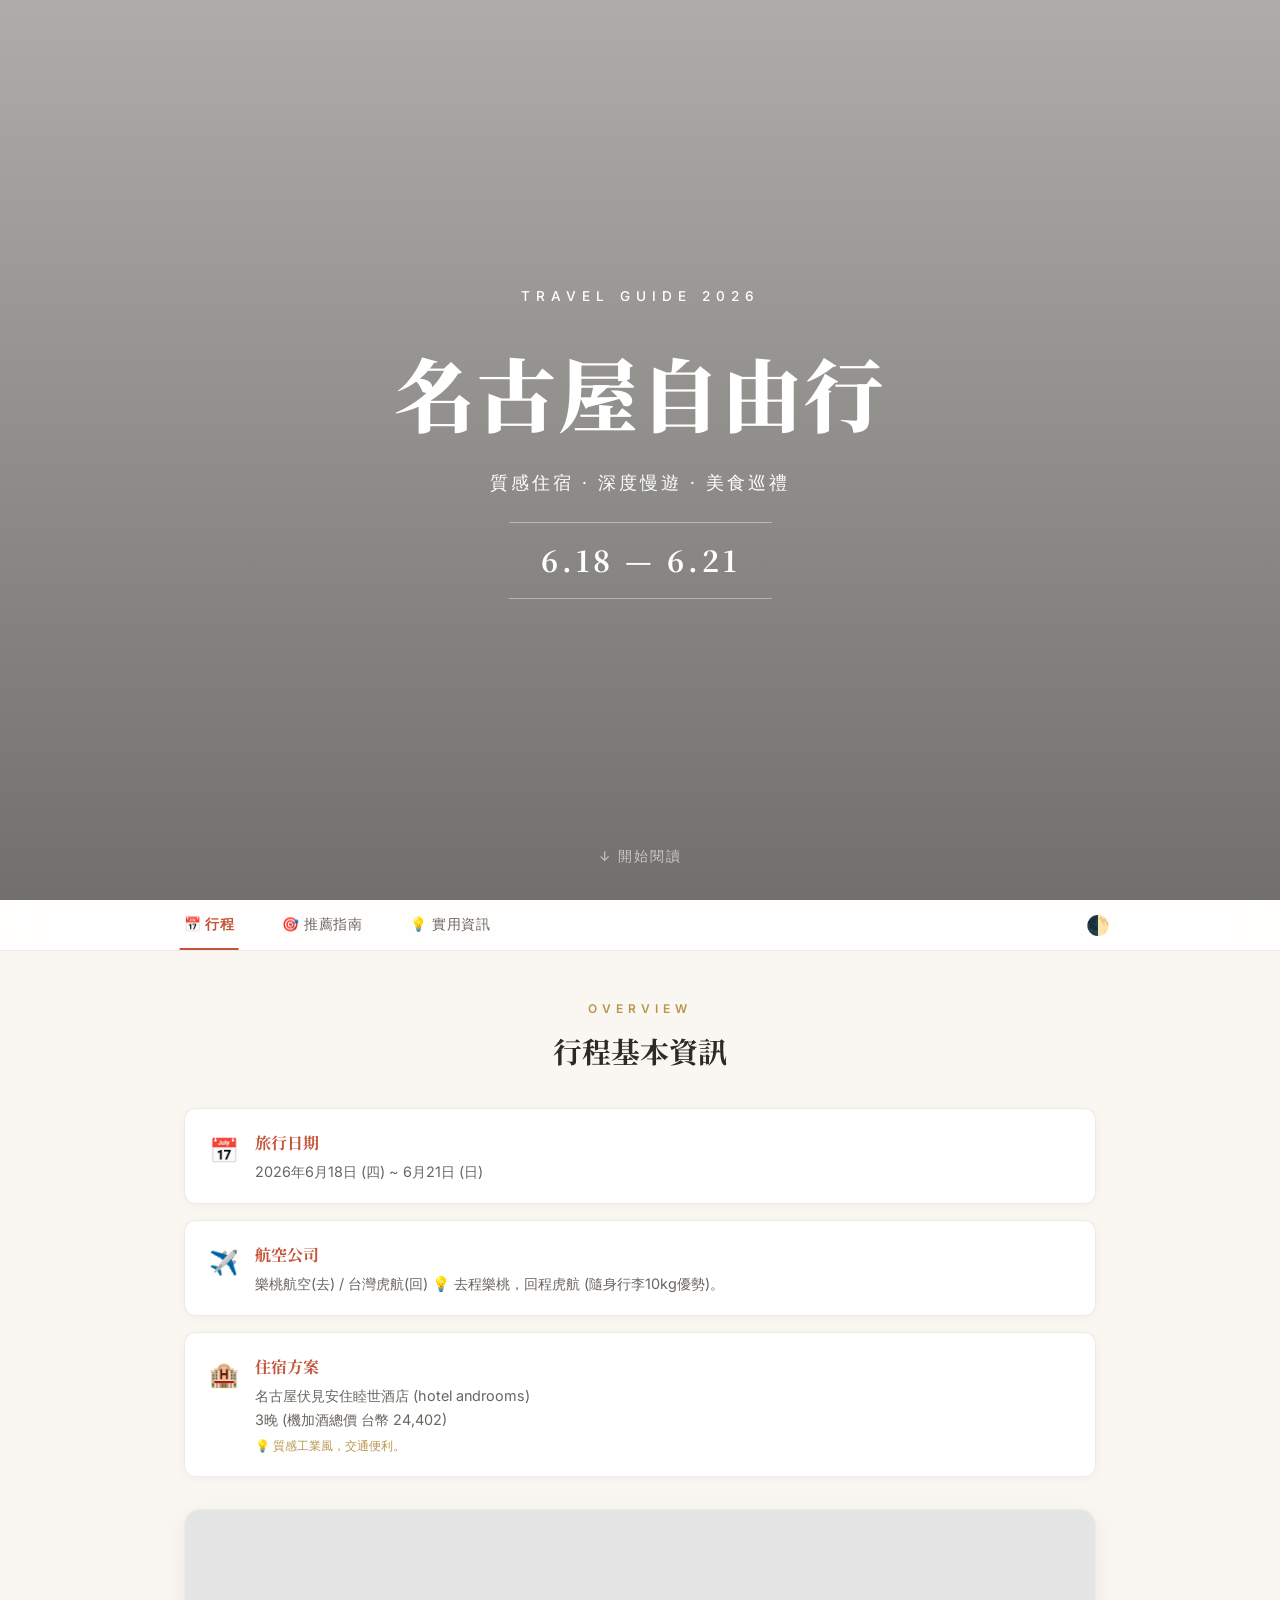
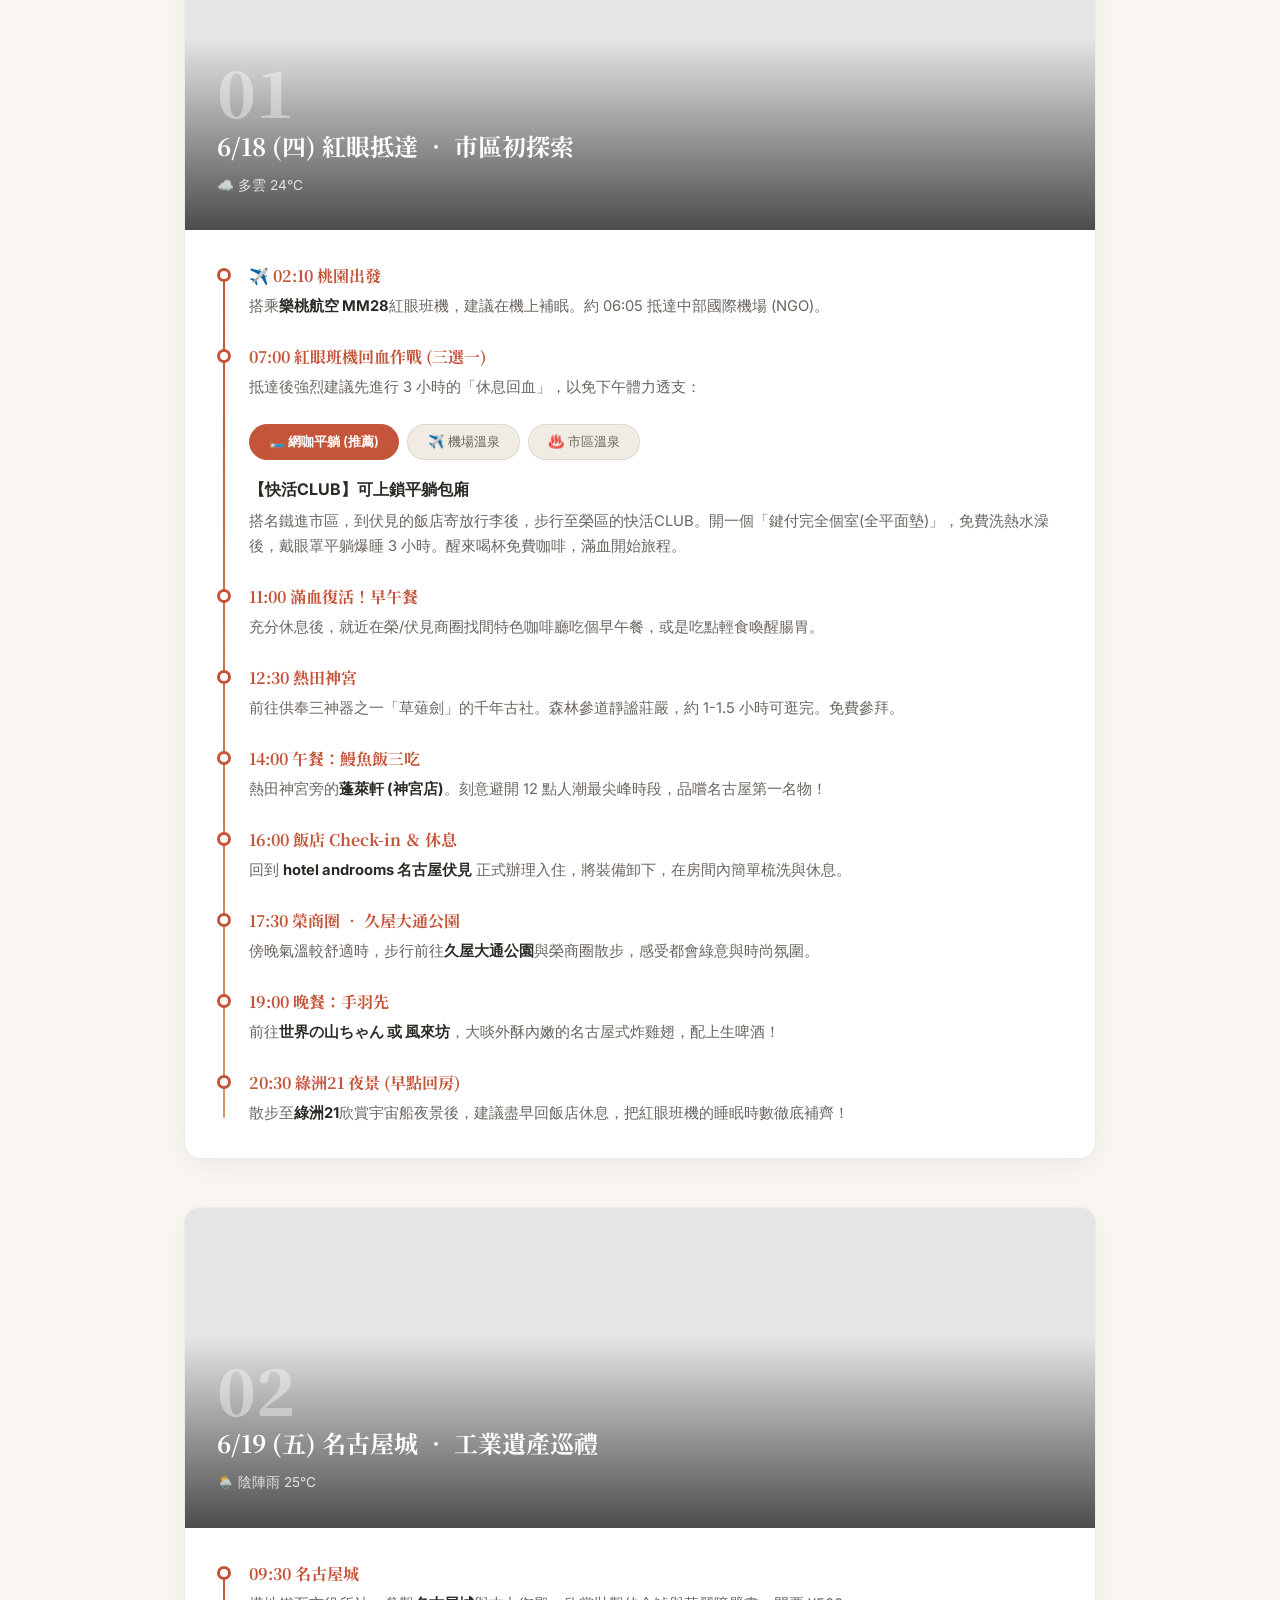
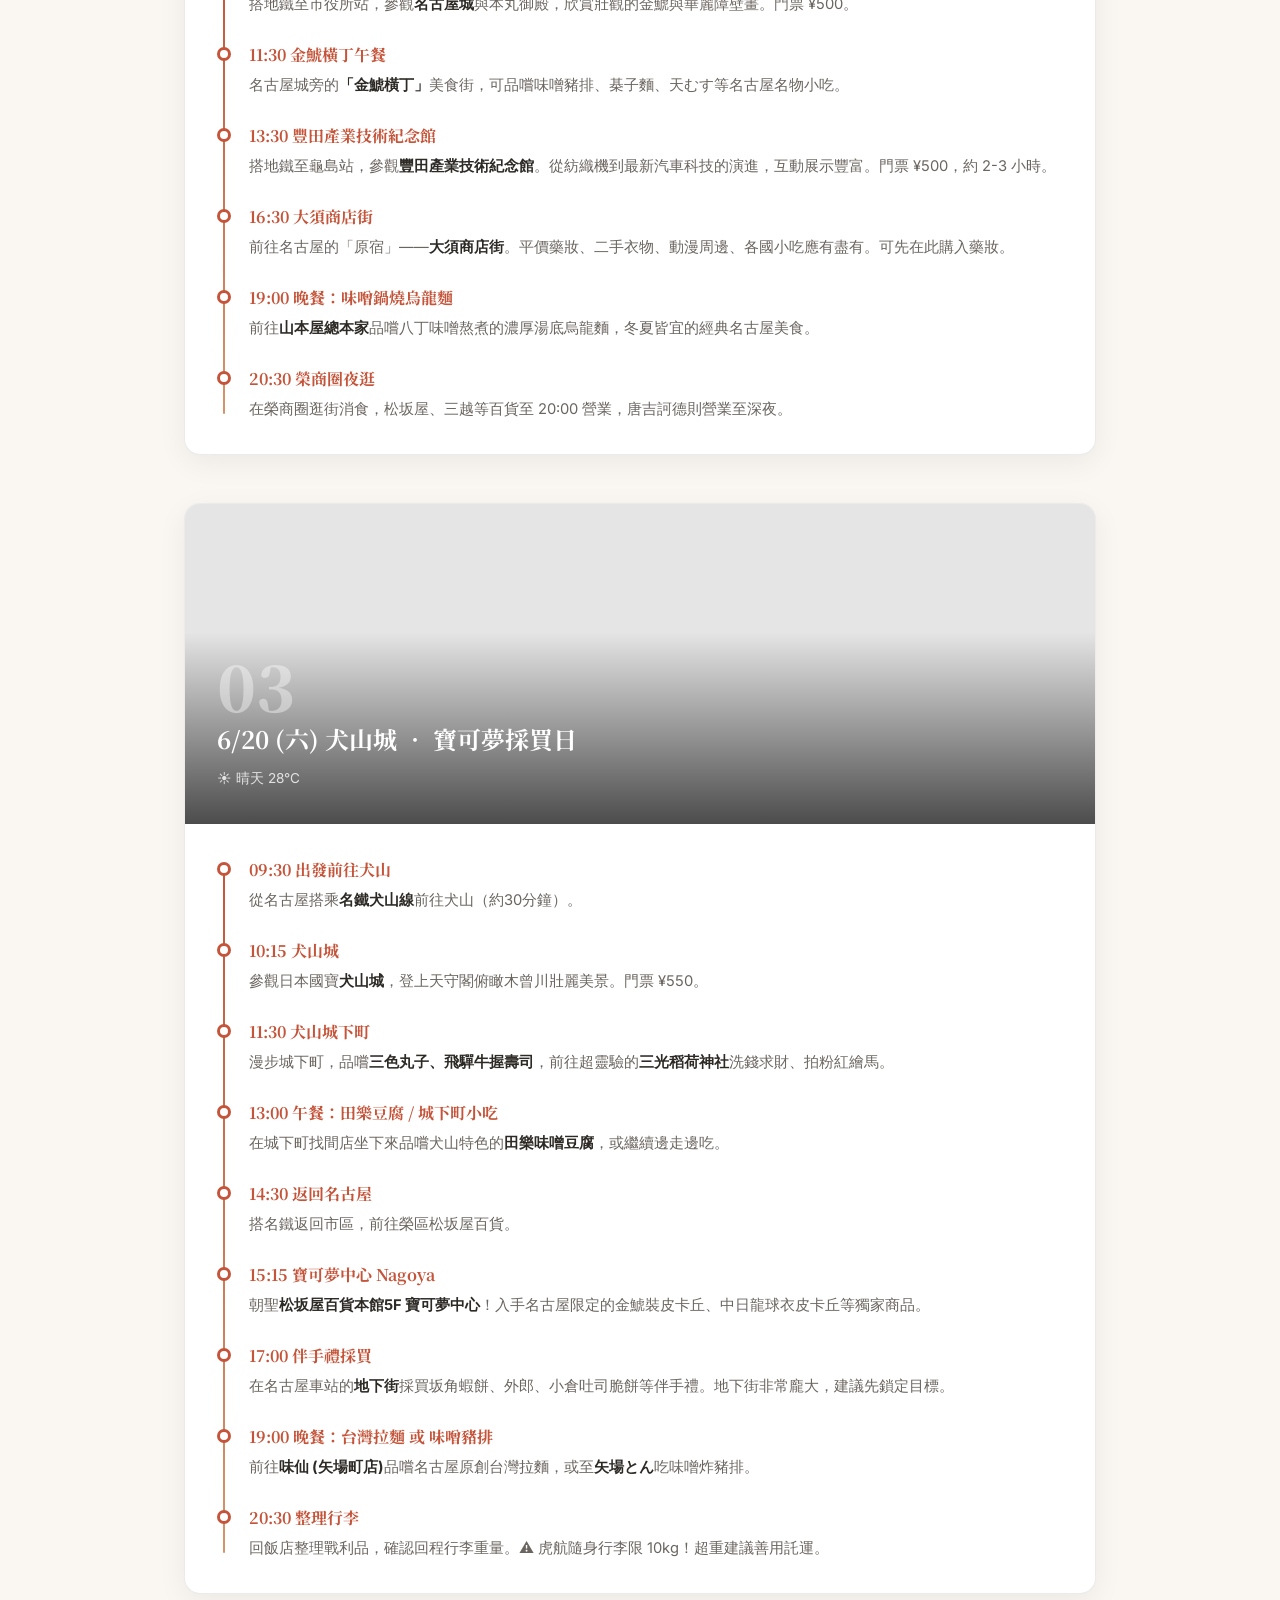
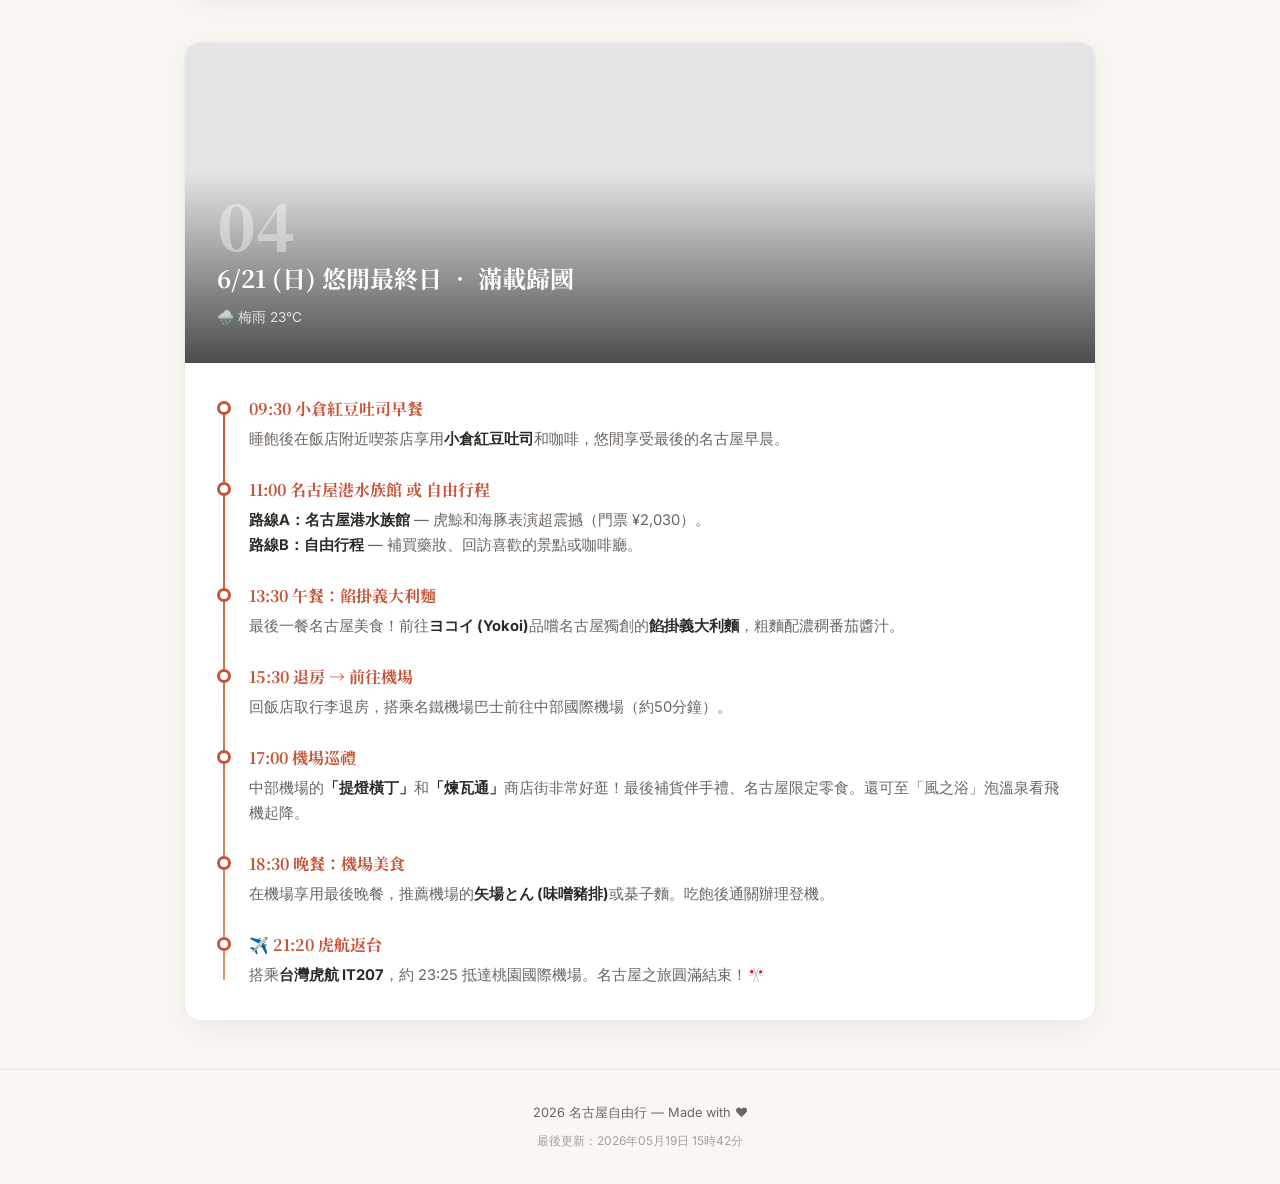
==== index.html @ 6d638266 "Add airport transport section and floating hotel pin on transit map" ====
<!DOCTYPE html>
<html lang="zh-TW">
<head>
<meta charset="UTF-8">
<meta name="viewport" content="width=device-width, initial-scale=1.0">
<title>2026 名古屋自由行行程計畫</title>
<link href="https://fonts.googleapis.com/css2?family=Noto+Serif+JP:wght@400;700;900&family=Inter:wght@300;400;500;600&display=swap" rel="stylesheet">
<link rel="stylesheet" href="style.css">
</head>
<body>
<div class="book-cover">
  <div class="cover-overlay"></div>
  <div class="cover-content">
    <p class="cover-label">TRAVEL GUIDE <span data-bind="year"></span></p>
    <h1>名古屋自由行</h1>
    <p class="cover-sub" data-bind="slogan"></p>
    <div class="cover-date" data-bind="coverDate"></div>
  </div>
  <a href="#main-content" class="scroll-hint">↓ 開始閱讀</a>
</div>

<nav class="toc" id="main-content">
  <div class="toc-inner">
    <button class="toc-btn active" onclick="openTab(this,'tab-4days')">📅 行程</button>
    <button class="toc-btn" onclick="openTab(this,'tab-reco')">🎯 推薦指南</button>
    <button class="toc-btn" onclick="openTab(this,'tab-info')">💡 實用資訊</button>
    <button class="theme-toggle" onclick="toggleTheme()" aria-label="切換主題">🌓</button>
  </div>
</nav>

<main class="book-body">

<div id="tab-4days" class="tab-content active">

<section class="info-chapter">
  <div class="chapter-header"><span class="ch-label">OVERVIEW</span><h2>行程基本資訊</h2></div>
  <div class="info-grid">
    <div class="info-item"><span class="info-icon">📅</span><div><strong>旅行日期</strong><p data-bind="dateRange"></p></div></div>
    <div class="info-item"><span class="info-icon">✈️</span><div><strong>航空公司</strong><p data-bind="airlineInfo"></p></div></div>
    <div class="info-item"><span class="info-icon">🏨</span><div><strong>住宿方案</strong><p>名古屋伏見安住睦世酒店 (hotel androoms)<br>3晚 (機加酒總價 台幣 24,402)<br><small>💡 質感工業風，交通便利。</small></p></div></div>
  </div>
</section>

<article class="day-chapter">
  <div class="day-hero" style="background-image:url(https://images.unsplash.com/photo-1674923207459-98ed5a4dcd06?auto=format&fit=crop&w=1200&q=80)">
    <div class="day-hero-overlay"></div>
    <div class="day-hero-text"><span class="day-num">01</span><h3>6/18 (四) 紅眼抵達 ‧ 市區初探索</h3><span class="day-weather">☁️ 多雲 24°C</span></div>
  </div>
  <div class="day-body">
    <div class="timeline">
      <div class="tl-item"><div class="tl-dot"></div><div class="tl-content"><h4>✈️ 02:10 桃園出發</h4><p>搭乘<strong>樂桃航空 MM28</strong>紅眼班機，建議在機上補眠。約 06:05 抵達中部國際機場 (NGO)。</p></div></div>
      <div class="tl-item"><div class="tl-dot"></div><div class="tl-content">
        <h4>07:00 紅眼班機回血作戰 (三選一)</h4>
        <p>抵達後強烈建議先進行 3 小時的「休息回血」，以免下午體力透支：</p>
        
        <div class="mini-tabs">
            <button class="mini-tab-btn active" onclick="openMiniTab(this, 'opt-netcafe', 'day1-opt')">🛏️ 網咖平躺 (推薦)</button>
            <button class="mini-tab-btn" onclick="openMiniTab(this, 'opt-airport', 'day1-opt')">✈️ 機場溫泉</button>
            <button class="mini-tab-btn" onclick="openMiniTab(this, 'opt-city', 'day1-opt')">♨️ 市區溫泉</button>
        </div>
        
        <div id="opt-netcafe" class="mini-tab-content day1-opt-content active">
            <strong>【快活CLUB】可上鎖平躺包廂</strong><br>
            <p style="margin-top:5px; margin-bottom:0;">搭名鐵進市區，到伏見的飯店寄放行李後，步行至榮區的快活CLUB。開一個「鍵付完全個室(全平面墊)」，免費洗熱水澡後，戴眼罩平躺爆睡 3 小時。醒來喝杯免費咖啡，滿血開始旅程。</p>
        </div>
        <div id="opt-airport" class="mini-tab-content day1-opt-content">
            <strong>【SOLA SPA 風の湯】機場內泡湯</strong><br>
            <p style="margin-top:5px; margin-bottom:0;">下機領完行李後不急著進市區，直接前往第一航廈 4 樓。一邊看飛機起降一邊泡湯，洗去搭機的僵硬與疲憊，整理好儀容後再搭車前往市區飯店寄放行李。</p>
        </div>
        <div id="opt-city" class="mini-tab-content day1-opt-content">
            <strong>【Canal Resort】市區大型超級澡堂</strong><br>
            <p style="margin-top:5px; margin-bottom:0;">搭車到名古屋車站或伏見站後，轉乘 Canal Resort 的「免費接駁車」。裡面規模極大，除了泡湯，重點是去「岩盤浴休息區」的懶骨頭或沙發床躺平補眠。</p>
        </div>
      </div></div>
      <div class="tl-item"><div class="tl-dot"></div><div class="tl-content"><h4>11:00 滿血復活！早午餐</h4><p>充分休息後，就近在榮/伏見商圈找間特色咖啡廳吃個早午餐，或是吃點輕食喚醒腸胃。</p></div></div>
      <div class="tl-item"><div class="tl-dot"></div><div class="tl-content"><h4>12:30 熱田神宮</h4><p>前往供奉三神器之一「草薙劍」的千年古社。森林參道靜謐莊嚴，約 1-1.5 小時可逛完。免費參拜。</p></div></div>
      <div class="tl-item"><div class="tl-dot"></div><div class="tl-content"><h4>14:00 午餐：鰻魚飯三吃</h4><p>熱田神宮旁的<strong>蓬萊軒 (神宮店)</strong>。刻意避開 12 點人潮最尖峰時段，品嚐名古屋第一名物！</p></div></div>
      <div class="tl-item"><div class="tl-dot"></div><div class="tl-content"><h4>16:00 飯店 Check-in ＆ 休息</h4><p>回到 <strong>hotel androoms 名古屋伏見</strong> 正式辦理入住，將裝備卸下，在房間內簡單梳洗與休息。</p></div></div>
      <div class="tl-item"><div class="tl-dot"></div><div class="tl-content"><h4>17:30 榮商圈 ‧ 久屋大通公園</h4><p>傍晚氣溫較舒適時，步行前往<strong>久屋大通公園</strong>與榮商圈散步，感受都會綠意與時尚氛圍。</p></div></div>
      <div class="tl-item"><div class="tl-dot"></div><div class="tl-content"><h4>19:00 晚餐：手羽先</h4><p>前往<strong>世界の山ちゃん 或 風來坊</strong>，大啖外酥內嫩的名古屋式炸雞翅，配上生啤酒！</p></div></div>
      <div class="tl-item"><div class="tl-dot"></div><div class="tl-content"><h4>20:30 綠洲21 夜景 (早點回房)</h4><p>散步至<strong>綠洲21</strong>欣賞宇宙船夜景後，建議盡早回飯店休息，把紅眼班機的睡眠時數徹底補齊！</p></div></div>
    </div>
  </div>
</article>

<article class="day-chapter">
  <div class="day-hero" style="background-image:url(https://images.unsplash.com/photo-1580651315530-69c8e0026377?auto=format&fit=crop&w=1200&q=80)">
    <div class="day-hero-overlay"></div>
    <div class="day-hero-text"><span class="day-num">02</span><h3>6/19 (五) 名古屋城 ‧ 工業遺產巡禮</h3><span class="day-weather">🌦️ 陰陣雨 25°C</span></div>
  </div>
  <div class="day-body">
    <div class="timeline">
      <div class="tl-item"><div class="tl-dot"></div><div class="tl-content"><h4>09:30 名古屋城</h4><p>搭地鐵至市役所站，參觀<strong>名古屋城</strong>與本丸御殿，欣賞壯觀的金鯱與華麗障壁畫。門票 ¥500。</p></div></div>
      <div class="tl-item"><div class="tl-dot"></div><div class="tl-content"><h4>11:30 金鯱橫丁午餐</h4><p>名古屋城旁的<strong>「金鯱橫丁」</strong>美食街，可品嚐味噌豬排、棊子麵、天むす等名古屋名物小吃。</p></div></div>
      <div class="tl-item"><div class="tl-dot"></div><div class="tl-content"><h4>13:30 豐田產業技術紀念館</h4><p>搭地鐵至龜島站，參觀<strong>豐田產業技術紀念館</strong>。從紡織機到最新汽車科技的演進，互動展示豐富。門票 ¥500，約 2-3 小時。</p></div></div>
      <div class="tl-item"><div class="tl-dot"></div><div class="tl-content"><h4>16:30 大須商店街</h4><p>前往名古屋的「原宿」——<strong>大須商店街</strong>。平價藥妝、二手衣物、動漫周邊、各國小吃應有盡有。可先在此購入藥妝。</p></div></div>
      <div class="tl-item"><div class="tl-dot"></div><div class="tl-content"><h4>19:00 晚餐：味噌鍋燒烏龍麵</h4><p>前往<strong>山本屋總本家</strong>品嚐八丁味噌熬煮的濃厚湯底烏龍麵，冬夏皆宜的經典名古屋美食。</p></div></div>
      <div class="tl-item"><div class="tl-dot"></div><div class="tl-content"><h4>20:30 榮商圈夜逛</h4><p>在榮商圈逛街消食，松坂屋、三越等百貨至 20:00 營業，唐吉訶德則營業至深夜。</p></div></div>
    </div>
  </div>
</article>

<article class="day-chapter">
  <div class="day-hero" style="background-image:url(https://images.unsplash.com/photo-1493976040374-85c8e12f0c0e?auto=format&fit=crop&w=1200&q=80)">
    <div class="day-hero-overlay"></div>
    <div class="day-hero-text"><span class="day-num">03</span><h3>6/20 (六) 犬山城 ‧ 寶可夢採買日</h3><span class="day-weather">☀️ 晴天 28°C</span></div>
  </div>
  <div class="day-body">
    <div class="timeline">
      <div class="tl-item"><div class="tl-dot"></div><div class="tl-content"><h4>09:30 出發前往犬山</h4><p>從名古屋搭乘<strong>名鐵犬山線</strong>前往犬山（約30分鐘）。</p></div></div>
      <div class="tl-item"><div class="tl-dot"></div><div class="tl-content"><h4>10:15 犬山城</h4><p>參觀日本國寶<strong>犬山城</strong>，登上天守閣俯瞰木曾川壯麗美景。門票 ¥550。</p></div></div>
      <div class="tl-item"><div class="tl-dot"></div><div class="tl-content"><h4>11:30 犬山城下町</h4><p>漫步城下町，品嚐<strong>三色丸子、飛驒牛握壽司</strong>，前往超靈驗的<strong>三光稻荷神社</strong>洗錢求財、拍粉紅繪馬。</p></div></div>
      <div class="tl-item"><div class="tl-dot"></div><div class="tl-content"><h4>13:00 午餐：田樂豆腐 / 城下町小吃</h4><p>在城下町找間店坐下來品嚐犬山特色的<strong>田樂味噌豆腐</strong>，或繼續邊走邊吃。</p></div></div>
      <div class="tl-item"><div class="tl-dot"></div><div class="tl-content"><h4>14:30 返回名古屋</h4><p>搭名鐵返回市區，前往榮區松坂屋百貨。</p></div></div>
      <div class="tl-item"><div class="tl-dot"></div><div class="tl-content"><h4>15:15 寶可夢中心 Nagoya</h4><p>朝聖<strong>松坂屋百貨本館5F 寶可夢中心</strong>！入手名古屋限定的金鯱裝皮卡丘、中日龍球衣皮卡丘等獨家商品。</p></div></div>
      <div class="tl-item"><div class="tl-dot"></div><div class="tl-content"><h4>17:00 伴手禮採買</h4><p>在名古屋車站的<strong>地下街</strong>採買坂角蝦餅、外郎、小倉吐司脆餅等伴手禮。地下街非常龐大，建議先鎖定目標。</p></div></div>
      <div class="tl-item"><div class="tl-dot"></div><div class="tl-content"><h4>19:00 晚餐：台灣拉麵 或 味噌豬排</h4><p>前往<strong>味仙 (矢場町店)</strong>品嚐名古屋原創台灣拉麵，或至<strong>矢場とん</strong>吃味噌炸豬排。</p></div></div>
      <div class="tl-item"><div class="tl-dot"></div><div class="tl-content"><h4>20:30 整理行李</h4><p>回飯店整理戰利品，確認回程行李重量。⚠️ 虎航隨身行李限 10kg！超重建議善用託運。</p></div></div>
    </div>
  </div>
</article>

<article class="day-chapter">
  <div class="day-hero" style="background-image:url(https://images.unsplash.com/photo-1525351484163-7529414344d8?auto=format&fit=crop&w=1200&q=80)">
    <div class="day-hero-overlay"></div>
    <div class="day-hero-text"><span class="day-num">04</span><h3>6/21 (日) 悠閒最終日 ‧ 滿載歸國</h3><span class="day-weather">🌧️ 梅雨 23°C</span></div>
  </div>
  <div class="day-body">
    <div class="timeline">
      <div class="tl-item"><div class="tl-dot"></div><div class="tl-content"><h4>09:30 小倉紅豆吐司早餐</h4><p>睡飽後在飯店附近喫茶店享用<strong>小倉紅豆吐司</strong>和咖啡，悠閒享受最後的名古屋早晨。</p></div></div>
      <div class="tl-item"><div class="tl-dot"></div><div class="tl-content"><h4>11:00 名古屋港水族館 或 自由行程</h4><p><strong>路線A：名古屋港水族館</strong> — 虎鯨和海豚表演超震撼（門票 ¥2,030）。<br><strong>路線B：自由行程</strong> — 補買藥妝、回訪喜歡的景點或咖啡廳。</p></div></div>
      <div class="tl-item"><div class="tl-dot"></div><div class="tl-content"><h4>13:30 午餐：餡掛義大利麵</h4><p>最後一餐名古屋美食！前往<strong>ヨコイ (Yokoi)</strong>品嚐名古屋獨創的<strong>餡掛義大利麵</strong>，粗麵配濃稠番茄醬汁。</p></div></div>
      <div class="tl-item"><div class="tl-dot"></div><div class="tl-content"><h4>15:30 退房 → 前往機場</h4><p>回飯店取行李退房，搭乘名鐵機場巴士前往中部國際機場（約50分鐘）。</p></div></div>
      <div class="tl-item"><div class="tl-dot"></div><div class="tl-content"><h4>17:00 機場巡禮</h4><p>中部機場的<strong>「提燈橫丁」</strong>和<strong>「煉瓦通」</strong>商店街非常好逛！最後補貨伴手禮、名古屋限定零食。還可至「風之浴」泡溫泉看飛機起降。</p></div></div>
      <div class="tl-item"><div class="tl-dot"></div><div class="tl-content"><h4>18:30 晚餐：機場美食</h4><p>在機場享用最後晚餐，推薦機場的<strong>矢場とん (味噌豬排)</strong>或棊子麵。吃飽後通關辦理登機。</p></div></div>
      <div class="tl-item"><div class="tl-dot"></div><div class="tl-content"><h4>✈️ 21:20 虎航返台</h4><p>搭乘<strong>台灣虎航 IT207</strong>，約 23:25 抵達桃園國際機場。名古屋之旅圓滿結束！🎌</p></div></div>
    </div>
  </div>
</article>
</div>

<div id="tab-reco" class="tab-content">

<div class="mini-tabs" style="justify-content:center; margin-bottom:0.5rem;">
  <button class="mini-tab-btn active" onclick="openMiniTab(this, 'reco-food', 'reco-sub')">🍜 美食</button>
  <button class="mini-tab-btn" onclick="openMiniTab(this, 'reco-spots', 'reco-sub')">📍 景點</button>
  <button class="mini-tab-btn" onclick="openMiniTab(this, 'reco-gifts', 'reco-sub')">🎁 伴手禮</button>
</div>

<div id="reco-food" class="mini-tab-content reco-sub-content active">
<section class="reco-chapter">
  <div class="chapter-header"><span class="ch-label">GOURMET</span><h2>名古屋必吃美食推薦</h2></div>
  <div class="reco-grid">
    <div class="reco-card"><img src="https://images.unsplash.com/photo-1611143669185-af224c5e3252?auto=format&fit=crop&w=600&q=80" alt="鰻魚飯三吃"><div class="reco-body"><h4>鰻魚飯三吃 (ひつまぶし)</h4><p class="reco-where">📍 熱田蓬萊軒 / まるや本店</p><p>名古屋第一名物！先吃原味、再加蔥花山葵、最後用高湯泡成茶泡飯，三種吃法一次滿足。預算約 ¥3,500-4,500。</p></div></div>
    <div class="reco-card"><img src="https://images.unsplash.com/photo-1604908176997-125f25cc6f3d?auto=format&fit=crop&w=600&q=80" alt="味噌豬排"><div class="reco-body"><h4>味噌炸豬排 (味噌カツ)</h4><p class="reco-where">📍 矢場とん (矢場町本店)</p><p>濃郁八丁味噌醬汁淋在酥脆炸豬排上，鹹甜入味超下飯。名古屋車站也有分店，排隊名店！預算約 ¥1,500-2,000。</p></div></div>
    <div class="reco-card"><img src="https://images.unsplash.com/photo-1626645738196-c2a7c87a8f58?auto=format&fit=crop&w=600&q=80" alt="手羽先"><div class="reco-body"><h4>手羽先 (炸雞翅)</h4><p class="reco-where">📍 世界の山ちゃん / 風來坊</p><p>外酥內嫩、胡椒香氣十足的名古屋式炸雞翅，配啤酒絕配！居酒屋必點。預算約 ¥500-800/份。</p></div></div>
    <div class="reco-card"><img src="https://images.unsplash.com/photo-1569718212165-3a8278d5f624?auto=format&fit=crop&w=600&q=80" alt="台灣拉麵"><div class="reco-body"><h4>台灣拉麵</h4><p class="reco-where">📍 味仙 (今池本店 / 矢場町店)</p><p>其實是名古屋原創！辣肉燥搭配韭菜，重口味超過癮。可選「美國人口味 (加辣)」或「義大利人口味 (減辣)」。預算約 ¥850。</p></div></div>
    <div class="reco-card"><img src="https://images.unsplash.com/photo-1618841557871-b4664fbf0cb3?auto=format&fit=crop&w=600&q=80" alt="味噌煮込みうどん"><div class="reco-body"><h4>味噌鍋燒烏龍麵</h4><p class="reco-where">📍 山本屋總本家 / 山本屋本店</p><p>用八丁味噌熬煮的濃厚湯底，搭配彈牙到近乎硬的手打烏龍麵。冬天必吃暖胃料理！預算約 ¥1,200-1,800。</p></div></div>
    <div class="reco-card"><img src="https://images.unsplash.com/photo-1509042239860-f550ce710b93?auto=format&fit=crop&w=600&q=80" alt="Morning Service"><div class="reco-body"><h4>Morning Service 早餐</h4><p class="reco-where">📍 客美多咖啡 (コメダ) / BUCYO Coffee</p><p>名古屋獨有文化：點一杯飲料就送厚片吐司和水煮蛋！客美多的招牌「シロノワール」丹麥鬆餅也必嚐。預算約 ¥500-800。</p></div></div>
    <div class="reco-card"><img src="https://images.unsplash.com/photo-1617196034738-26c5f7c977ce?auto=format&fit=crop&w=600&q=80" alt="棊子麵"><div class="reco-body"><h4>棊子麵 (きしめん)</h4><p class="reco-where">📍 名古屋車站月台立食 / 宮きしめん</p><p>寬扁如絲帶的手打麵條，口感滑順。車站月台上就有立食店，搭配柴魚高湯和油豆腐，是在地人的快速午餐首選。預算約 ¥400-700。</p></div></div>
    <div class="reco-card"><img src="https://images.unsplash.com/photo-1525755662778-989d0524087e?auto=format&fit=crop&w=600&q=80" alt="天むす"><div class="reco-body"><h4>天むす (天婦羅飯糰)</h4><p class="reco-where">📍 地雷也 / 千壽</p><p>小巧可愛的炸蝦天婦羅包在鹽味飯糰裡，一口一個超方便！通常5顆一組販售，很適合當午餐或邊走邊吃的點心。預算約 ¥700-900。</p></div></div>
    <div class="reco-card"><img src="https://images.unsplash.com/photo-1563379926898-05f4575a45d8?auto=format&fit=crop&w=600&q=80" alt="餡掛義大利麵"><div class="reco-body"><h4>餡掛義大利麵 (あんかけスパ)</h4><p class="reco-where">📍 ヨコイ (Yokoi) / チャオ (Ciao)</p><p>名古屋獨創的和洋混搭料理！粗麵條配上胡椒辣味的濃稠番茄醬汁，加上炸豬排或香腸等配料，份量十足。預算約 ¥900-1,200。</p></div></div>
    <div class="reco-card"><img src="https://images.unsplash.com/photo-1484723091739-30a097e8f929?auto=format&fit=crop&w=600&q=80" alt="小倉吐司"><div class="reco-body"><h4>小倉紅豆吐司 (小倉トースト)</h4><p class="reco-where">📍 客美多咖啡 / 各喫茶店</p><p>烤得酥脆的厚片吐司塗上奶油和甜紅豆餡，甜鹹交織的名古屋經典早餐。搭配 Morning Service 點飲料就能免費享用！預算約 ¥0-400。</p></div></div>
  </div>
</section>
</div>

<div id="reco-spots" class="mini-tab-content reco-sub-content">
<section class="reco-chapter">
  <div class="chapter-header"><span class="ch-label">SPOTS</span><h2>推薦景點精選</h2></div>
  <div class="reco-grid">
    <div class="reco-card"><img src="https://images.unsplash.com/photo-1580651315530-69c8e0026377?auto=format&fit=crop&w=600&q=80" alt="名古屋城"><div class="reco-body"><h4>名古屋城</h4><p class="reco-where">📍 地鐵名城線 市役所站</p><p>金鯱閃耀的百大名城，本丸御殿的障壁畫豪華絕倫。旁邊「金鯱橫丁」可以一次吃遍名古屋美食。門票 ¥500。</p></div></div>
    <div class="reco-card"><img src="https://images.unsplash.com/photo-1493976040374-85c8e12f0c0e?auto=format&fit=crop&w=600&q=80" alt="犬山城"><div class="reco-body"><h4>犬山城 &amp; 城下町</h4><p class="reco-where">📍 名鐵犬山線 犬山遊園站</p><p>日本國寶四城之一，天守閣可俯瞰木曾川。城下町的三色丸子、飛驒牛壽司和三光稻荷神社粉紅繪馬超好拍！</p></div></div>
    <div class="reco-card"><img src="https://images.unsplash.com/photo-1582967788606-a171c1080cb0?auto=format&fit=crop&w=600&q=80" alt="名古屋港水族館"><div class="reco-body"><h4>名古屋港水族館</h4><p class="reco-where">📍 地鐵名港線 名古屋港站</p><p>日本最大級水族館！虎鯨和海豚表演超震撼，還有南極觀測船「富士號」可參觀。適合雨天備案。門票 ¥2,030。</p></div></div>
    <div class="reco-card"><img src="https://images.unsplash.com/photo-1492144534655-ae79c964c9d7?auto=format&fit=crop&w=600&q=80" alt="豐田產業技術紀念館"><div class="reco-body"><h4>豐田產業技術紀念館</h4><p class="reco-where">📍 地鐵東山線 龜島站</p><p>從紡織機到最新汽車科技的演進，有大量互動展示。就算不是車迷也會覺得很有趣！門票 ¥500，CP值超高。</p></div></div>
    <div class="reco-card"><img src="https://images.unsplash.com/photo-1618164435735-413d3b066c9a?auto=format&fit=crop&w=600&q=80" alt="吉卜力公園"><div class="reco-body"><h4>吉卜力公園</h4><p class="reco-where">📍 愛・地球博紀念公園 (リニモ)</p><p>宮崎駿迷必訪聖地！霍爾的移動城堡、龍貓森林等場景還原。⚠️ 需提前兩個月在官網搶票。</p></div></div>
    <div class="reco-card"><img src="https://images.unsplash.com/photo-1478436127897-769e1b3f0f36?auto=format&fit=crop&w=600&q=80" alt="熱田神宮"><div class="reco-body"><h4>熱田神宮</h4><p class="reco-where">📍 名鐵神宮前站</p><p>供奉三神器之一「草薙劍」的千年古社，森林參道靜謐莊嚴。參拜後可在門前町吃蓬萊軒鰻魚飯。免費參拜。</p></div></div>
    <div class="reco-card"><img src="https://images.unsplash.com/photo-1590559899731-a382839e5549?auto=format&fit=crop&w=600&q=80" alt="綠洲21"><div class="reco-body"><h4>綠洲21 &amp; MIRAI TOWER</h4><p class="reco-where">📍 地鐵栄站</p><p>宇宙船造型的未來感建築，夜晚打燈後美得像科幻電影場景！旁邊的 MIRAI TOWER 是日本最古電視塔，登頂可看全市夜景。免費入場，登塔 ¥900。</p></div></div>
    <div class="reco-card"><img src="https://images.unsplash.com/photo-1542052125323-e69ad37a47c2?auto=format&fit=crop&w=600&q=80" alt="大須商店街"><div class="reco-body"><h4>大須商店街</h4><p class="reco-where">📍 地鐵上前津站 / 大須觀音站</p><p>名古屋的「原宿」！平價藥妆、二手衣物、動漫周邊、各國小吃應有盡有。營業至晚上8點，建議下午前往。免費逛街。</p></div></div>
    <div class="reco-card"><img src="https://images.unsplash.com/photo-1474487548417-781cb71495f3?auto=format&fit=crop&w=600&q=80" alt="磁浮列車鐵道館"><div class="reco-body"><h4>磁浮列車鐵道館 (リニア・鉄道館)</h4><p class="reco-where">📍 金城埠線 金城埠站</p><p>鐵道迷必訪！展示真實的新幹線、磁浮列車與蒸汽火車，還有超大型模型鐵道場景。門票 ¥1,000，親子同遊也很適合。</p></div></div>
    <div class="reco-card"><img src="https://images.unsplash.com/photo-1613771404784-3a5686aa2be3?auto=format&fit=crop&w=600&q=80" alt="寶可夢中心"><div class="reco-body"><h4>寶可夢中心 Nagoya</h4><p class="reco-where">📍 榮區 松坂屋百貨本館 5F</p><p>名古屋限定的穿金鴱裝皮卡丘、中日龍球衣皮卡丘等外地買不到！各種文具、零食和玩偶應有盡有，寶可夢迷必訪。免費入場。</p></div></div>
  </div>
</section>
</div>

<div id="reco-gifts" class="mini-tab-content reco-sub-content">
<section class="reco-chapter">
  <div class="chapter-header"><span class="ch-label">SOUVENIRS</span><h2>推薦伴手禮必買</h2></div>
  <div class="reco-grid">
    <div class="reco-card"><img src="images/gift_senbei.png" alt="蝦餅"><div class="reco-body"><h4>坂角總本舖「ゆかり」蝦餅</h4><p class="reco-where">📍 名古屋車站 / 中部機場</p><p>名古屋No.1伴手禮！整隻蝦壓製的薄脆蝦餅，鮮味濃郁。送禮自用兩相宜，包裝也很精美。約 ¥1,000-2,000。</p></div></div>
    <div class="reco-card"><img src="images/gift_uiro.png" alt="外郎"><div class="reco-body"><h4>青柳總本家「ういろう」外郎</h4><p class="reco-where">📍 名古屋車站 / 大須</p><p>名古屋傳統和菓子，口感類似年糕但更細緻，有抹茶、小豆、櫻花等多種口味。一口大小超方便。約 ¥600-1,200。</p></div></div>
    <div class="reco-card"><img src="images/gift_rusk.png" alt="小倉吐司脆餅"><div class="reco-body"><h4>小倉吐司脆餅 (ラスク)</h4><p class="reco-where">📍 名古屋車站地下街</p><p>把名古屋名物小倉紅豆吐司做成酥脆餅乾！奶油和紅豆的絕妙組合，輕巧好攜帶，送同事最推薦。約 ¥800-1,000。</p></div></div>
    <div class="reco-card"><img src="images/gift_snacks.png" alt="限定零食"><div class="reco-body"><h4>名古屋限定零食</h4><p class="reco-where">📍 車站 / 便利商店 / 機場</p><p>味噌口味 KitKat、蝦餅口味 Pocky、手羽先口味 Pretz 等名古屋限定版。超市和便利商店就買得到！約 ¥300-600。</p></div></div>
    <div class="reco-card"><img src="images/gift_pokemon.png" alt="寶可夢中心"><div class="reco-body"><h4>寶可夢中心限定商品</h4><p class="reco-where">📍 松坂屋百貨本館 5F (榮)</p><p>名古屋限定的穿金鯱裝皮卡丘、中日龍球衣皮卡丘等，外地買不到！還有各種文具、零食和玩偶。價格不等。</p></div></div>
    <div class="reco-card"><img src="images/gift_cosmetics.png" alt="藥妝"><div class="reco-body"><h4>藥妝 &amp; 美妝</h4><p class="reco-where">📍 大須商店街 / 榮唐吉訶德</p><p>日本藥妝永遠是必買清單！推薦在大須商店街的藥妝店比價，價格通常比榮區更便宜。滿 ¥5,000 可免稅。</p></div></div>
    <div class="reco-card"><img src="images/gift_frog.png" alt="青蛙饋頭"><div class="reco-body"><h4>青柳總本家「カエルまんじゅう」</h4><p class="reco-where">📍 名古屋車站 / 中部機場</p><p>超可愛的青蛙造型饋頭，細膩的紅豆餡口感溫潤。外觀討喜送人必選，是名古屋車站最人氣的和菓子伴手禮之一。約 ¥600-1,000。</p></div></div>
    <div class="reco-card"><img src="images/gift_shachihoko.png" alt="金鴱周邊"><div class="reco-body"><h4>名古屋金鴱周邊商品</h4><p class="reco-where">📍 名古屋城 / 金鴱橫丁</p><p>金鴱是名古屋的象徵！金鴱造型的鑰匙圈、磁鐵、資料夾等小物，價格親民又有特色。約 ¥300-1,500。</p></div></div>
    <div class="reco-card"><img src="images/gift_tokoname.png" alt="常滑燒"><div class="reco-body"><h4>常滑燒 (急須)茶具</h4><p class="reco-where">📍 名古屋車站 / 中部機場</p><p>愛知縣常滑市產的傳統急須茶壺，日本茶道必備。小型茶壺輕巧好攜帶，送給愛喝茶的朋友超有心意。約 ¥2,000-5,000。</p></div></div>
    <div class="reco-card"><img src="images/gift_airport.png" alt="中部機場限定"><div class="reco-body"><h4>中部機場限定商品</h4><p class="reco-where">📍 中部國際機場 「提燈橫丁」</p><p>機場內的「提燈橫丁」和「煉瓦通」商店街非常好逛！有許多機場限定的包裝和口味，最後一站補貨的好機會。價格不等。</p></div></div>
  </div>
</section>
</div>
</div>

<div id="tab-info" class="tab-content">
<section class="budget-chapter">
  <div class="chapter-header"><span class="ch-label">BUDGET</span><h2>名古屋 <span data-bind="totalDays"></span>天<span data-bind="totalNights"></span>夜 預算估算 (單人)</h2></div>
  <p class="budget-intro">此為以「高質感、舒適」為前提的預算估算，皆以台幣 (TWD) 計算：</p>
  <div class="budget-grid">
    <div class="budget-card"><div class="budget-icon">✈️</div><h4>來回機票</h4><div class="budget-amount">$11,000 - $16,000</div><p>虎航/樂桃/星宇等，含託運行李</p></div>
    <div class="budget-card"><div class="budget-icon">🏨</div><h4>住宿 (<span data-bind="totalNights"></span>晚)</h4><div class="budget-amount">$10,000 - $12,000</div><p>單人約 $2,500-$3,000/晚</p></div>
    <div class="budget-card"><div class="budget-icon">🚆</div><h4>交通費</h4><div class="budget-amount">$2,000 - $2,500</div><p>機場巴士、市區地鐵、犬山來回</p></div>
    <div class="budget-card"><div class="budget-icon">🍣</div><h4>飲食費 (<span data-bind="totalDays"></span>天)</h4><div class="budget-amount">$6,000 - $8,000</div><p>含鰻魚飯、飛驒牛、手羽先等</p></div>
    <div class="budget-card"><div class="budget-icon">🎫</div><h4>門票與娛樂</h4><div class="budget-amount">$1,000 - $2,000</div><p>名古屋城、水族館、豐田紀念館等</p></div>
    <div class="budget-card total"><div class="budget-icon">🌟</div><h4>總計 (不含購物)</h4><div class="budget-amount">約 $30,000 - $40,500</div><p>準備 $35,000 左右即可享受非常有質感的旅行！</p></div>
  </div>
  <p class="budget-note">💡 購物/藥妝/寶可夢中心消費因人而異，建議另外抓 $5,000 - $10,000 以上的購物金。</p>
</section>

<section class="tips-chapter">
  <div class="chapter-header"><span class="ch-label">TIPS</span><h2>旅行實用小提示</h2></div>
  <div class="tips-grid">
    <div class="tip-card"><div class="tip-icon">🎒</div><h4>登機行李策略</h4><p>虎航提供 10 公斤（最多 2 件）手提行李。去程控制在 6-7 公斤，<strong>回程強烈建議加購託運行李</strong>，藥妝和伴手禮很容易超重。</p></div>
    <div class="tip-card"><div class="tip-icon">🚌</div><h4>機場巴士注意</h4><p>利木津巴士往名古屋車站路線目前停駛中！請選擇住在<strong>「榮」</strong>或<strong>「伏見」</strong>的飯店。巴士可使用 Suica/ICOCA 等 IC 卡。</p></div>
    <div class="tip-card"><div class="tip-icon">💳</div><h4>交通卡與支付</h4><p>一張 iPhone 內建的 Suica 即可搭乘所有地鐵與名鐵。大部分商店支援 Apple Pay 或信用卡，現金不需帶太多。</p></div>
    <div class="tip-card"><div class="tip-icon">🛒</div><h4>免稅與購物</h4><p>購物滿 5,000 日圓即可免稅，記得攜帶<strong>實體護照</strong>。大須商店街營業至晚上 8 點，建議下午前往。</p></div>
    <div class="tip-card"><div class="tip-icon">🌧️</div><h4>雨天備案</h4><p>6月梅雨季，下雨時可安排地下街行程（名古屋車站地下街非常龐大），或安排水族館、豐田紀念館等室內景點。</p></div>
  </div>
</section>

<section class="tips-chapter">
  <div class="chapter-header"><span class="ch-label">TRANSPORT</span><h2>機場 ⇌ 市區交通規劃 (往伏見)</h2></div>
  <div class="transport-grid">
    <div class="transport-card">
      <h4>🚆 名鐵特急 (μ-SKY)</h4>
      <div class="price">約 ¥1,250 / 最快最穩</div>
      <ul>
        <li>搭乘名鐵至「名古屋站」 (約 28 分鐘)</li>
        <li>站內轉乘地鐵東山線 (1站) 至「伏見」</li>
        <li>班次密集，適合想要快速抵達的人</li>
      </ul>
    </div>
    <div class="transport-card">
      <h4>🚌 機場利木津巴士</h4>
      <div class="price">約 ¥1,500 / 免扛行李</div>
      <ul>
        <li>中部機場直達「伏見町」或「榮」</li>
        <li>車程約 50-60 分鐘</li>
        <li>下車後步行即可到飯店，不用在車站迷路</li>
      </ul>
    </div>
    <div class="transport-card">
      <h4>🚕 專車接送 / 包車</h4>
      <div class="price">約 ¥15,000起 / 尊榮直達</div>
      <ul>
        <li>機場專人舉牌，直達飯店門口</li>
        <li>適合紅眼班機、行李過多或長輩同行</li>
        <li>建議出發前於 Klook 或 KKday 預訂</li>
      </ul>
    </div>
  </div>
</section>

<section class="tips-chapter">
  <div class="chapter-header"><span class="ch-label">MAP</span><h2>名古屋地鐵路線圖</h2></div>
  <div style="text-align: center; margin-top: 1.5rem;">
    <div class="map-wrapper">
      <img src="images/subway_map.png" alt="名古屋地鐵路線圖" class="transit-map-img">
      <div class="hotel-pin">📍 目前飯店位置 (伏見)</div>
    </div>
    <p style="margin-top:1rem; font-size:0.85rem; color:var(--text2);">
      🗺️ <a href="https://www.kotsu.city.nagoya.jp/jp/pc/subway/routemap.html" target="_blank" rel="noopener" style="color:var(--accent); text-decoration:underline;">名古屋市交通局官網</a>
      ｜ 🚇 <a href="https://www.kotsu.city.nagoya.jp/jp/pc/route/" target="_blank" rel="noopener" style="color:var(--accent); text-decoration:underline;">互動式乘換導航</a>
    </p>
  </div>
</section>
</div>

</main>

<footer class="book-footer">
  <p><span data-bind="year"></span> 名古屋自由行 — Made with ❤️</p>
  <p class="footer-updated" data-bind="lastUpdated"></p>
</footer>

<script>
// ===== ✏️ 行程設定：改這裡就好，全頁面自動更新 =====
const TRIP_CONFIG = {
  year: 2026,
  startMonth: 6,
  startDay: 18,
  startWeekday: '四',
  endMonth: 6,
  endDay: 21,
  endWeekday: '日',
  totalDays: 4,
  totalNights: 3,
  slogan: '質感住宿 ‧ 深度慢遊 ‧ 美食巡禮',
  airline: '樂桃航空(去) / 台灣虎航(回)',
  airlineTip: '💡 去程樂桃，回程虎航 (隨身行李10kg優勢)。',
  lastUpdated: '2026年05月19日 15時42分',
};
// ===== 以上為設定區 =====

function applyConfig() {
  const C = TRIP_CONFIG;
  const bindings = {
    year: C.year,
    coverDate: `${C.startMonth}.${C.startDay} — ${C.endMonth}.${C.endDay}`,
    dateRange: `${C.year}年${C.startMonth}月${C.startDay}日 (${C.startWeekday}) ~ ${C.endMonth}月${C.endDay}日 (${C.endWeekday})`,
    totalDays: C.totalDays,
    totalNights: C.totalNights,
    slogan: C.slogan,
    airlineInfo: `${C.airline}\n${C.airlineTip}`,
    lastUpdated: `最後更新：${C.lastUpdated}`,
  };
  document.querySelectorAll('[data-bind]').forEach(el => {
    const key = el.getAttribute('data-bind');
    if (bindings[key] !== undefined) el.textContent = bindings[key];
  });
}


        function openMiniTab(btn, tabId, groupName) {
            // Find all content in this group and hide them
            document.querySelectorAll('.' + groupName + '-content').forEach(t => t.classList.remove('active'));
            // Find all buttons in this group and remove active class
            btn.closest('.mini-tabs').querySelectorAll('.mini-tab-btn').forEach(b => b.classList.remove('active'));
            
            // Show the selected content and activate button
            document.getElementById(tabId).classList.add('active');
            btn.classList.add('active');
        }

        function openTab(btn, tabId) {
  document.querySelectorAll(".tab-content").forEach(t => t.classList.remove("active"));
  document.querySelectorAll(".toc-btn").forEach(b => b.classList.remove("active"));
  document.getElementById(tabId).classList.add("active");
  btn.classList.add("active");
}
function toggleTheme() {
  const d = document.documentElement;
  const t = d.getAttribute("data-theme") === "dark" ? "light" : "dark";
  d.setAttribute("data-theme", t);
  localStorage.setItem("theme", t);
}
(function(){
  const t = localStorage.getItem("theme");
  if(t) document.documentElement.setAttribute("data-theme", t);
  const observer = new IntersectionObserver((entries) => {
    entries.forEach(e => { if(e.isIntersecting) e.target.classList.add("visible"); });
  }, {threshold: 0.1});
  document.addEventListener("DOMContentLoaded", () => {
    applyConfig();
    document.querySelectorAll(".day-chapter, .info-item, .budget-card, .tip-card, .reco-card").forEach(el => observer.observe(el));
  });
})();
</script>
</body>
</html>
---- style.css ----
:root {
  --bg: #FAF7F2;
  --bg2: #F0EBE3;
  --text: #2D2A26;
  --text2: #6B6560;
  --accent: #C4553A;
  --accent2: #D4956A;
  --gold: #B8964E;
  --card: #FFFFFF;
  --border: rgba(0,0,0,0.08);
  --shadow: 0 8px 30px rgba(0,0,0,0.06);
  --shadow2: 0 2px 10px rgba(0,0,0,0.04);
  --serif: 'Noto Serif JP', 'Georgia', serif;
  --sans: 'Inter', -apple-system, sans-serif;
}
[data-theme="dark"] {
  --bg: #1A1A1F;
  --bg2: #24242B;
  --text: #E8E4DF;
  --text2: #9A9590;
  --accent: #E07560;
  --accent2: #D4A06A;
  --gold: #D4B06E;
  --card: #2A2A32;
  --border: rgba(255,255,255,0.08);
  --shadow: 0 8px 30px rgba(0,0,0,0.25);
  --shadow2: 0 2px 10px rgba(0,0,0,0.15);
}
*, *::before, *::after { margin:0; padding:0; box-sizing:border-box; }
html { scroll-behavior: smooth; }
body { font-family: var(--sans); background: var(--bg); color: var(--text); line-height:1.7; transition: background .4s, color .4s; }

/* Cover */
.book-cover {
  position: relative; height: 100vh; display:flex; align-items:center; justify-content:center;
  background: url('https://images.unsplash.com/photo-1674923207459-98ed5a4dcd06?auto=format&fit=crop&w=1400&q=80') center/cover no-repeat;
  text-align:center; overflow:hidden;
}
.cover-overlay {
  position:absolute; inset:0;
  background: linear-gradient(180deg, rgba(0,0,0,0.3) 0%, rgba(0,0,0,0.55) 100%);
}
.cover-content { position:relative; z-index:1; color:#fff; padding:2rem; }
.cover-label {
  font-family:var(--sans); font-weight:500; font-size:0.85rem; letter-spacing:6px;
  text-transform:uppercase; opacity:0.8; margin-bottom:1rem;
  animation: fadeInUp 1s ease both;
}
.cover-content h1 {
  font-family:var(--serif); font-size:clamp(2.5rem,7vw,5rem); font-weight:900;
  margin-bottom:0.5rem; letter-spacing:2px;
  animation: fadeInUp 1s .2s ease both;
}
.cover-sub {
  font-size:1.1rem; opacity:0.85; letter-spacing:3px; margin-bottom:1.5rem;
  animation: fadeInUp 1s .4s ease both;
}
.cover-date {
  font-family:var(--serif); font-size:1.8rem; font-weight:700; letter-spacing:4px;
  border-top:1px solid rgba(255,255,255,0.4); border-bottom:1px solid rgba(255,255,255,0.4);
  display:inline-block; padding:0.8rem 2rem; margin-bottom:1rem;
  animation: fadeInUp 1s .6s ease both;
}
.cover-updated { font-size:0.8rem; opacity:0.6; animation: fadeInUp 1s .8s ease both; }
.scroll-hint {
  position:absolute; bottom:2rem; left:50%; transform:translateX(-50%);
  color:#fff; font-size:0.85rem; opacity:0.6; letter-spacing:2px;
  animation: bounce 2s infinite; text-decoration:none; transition: opacity .3s;
}
.scroll-hint:hover { opacity:1; }
@keyframes fadeInUp { from{opacity:0;transform:translateY(30px)} to{opacity:1;transform:translateY(0)} }
@keyframes bounce { 0%,100%{transform:translateX(-50%) translateY(0)} 50%{transform:translateX(-50%) translateY(-10px)} }

/* Navigation */
.toc {
  position:sticky; top:0; z-index:100; background:var(--card);
  border-bottom:1px solid var(--border); backdrop-filter:blur(20px);
  background: rgba(255,255,255,0.85);
  transition: background .4s;
}
[data-theme="dark"] .toc { background: rgba(42,42,50,0.9); }
.toc-inner { max-width:960px; margin:0 auto; display:flex; align-items:center; gap:0; overflow-x:auto; }
.toc-btn {
  font-family:var(--sans); font-size:0.85rem; font-weight:500; padding:1rem 1.5rem;
  background:none; border:none; color:var(--text2); cursor:pointer;
  white-space:nowrap; transition:.3s; position:relative; letter-spacing:0.5px;
}
.toc-btn::after {
  content:''; position:absolute; bottom:0; left:50%; width:0; height:2px;
  background:var(--accent); transition:.3s; transform:translateX(-50%);
}
.toc-btn.active { color:var(--accent); font-weight:600; }
.toc-btn.active::after { width:60%; }
.toc-btn:hover { color:var(--accent); }
.theme-toggle {
  margin-left:auto; padding:0.6rem; font-size:1.2rem; background:none; border:none;
  cursor:pointer; border-radius:50%; transition:.3s;
}
.theme-toggle:hover { background:var(--bg2); }

/* Main body */
.book-body { max-width:960px; margin:0 auto; padding:0 1.5rem; }
.tab-content { display:none; } .tab-content.active { display:block; }

/* Chapter headers */
.chapter-header { text-align:center; padding:3rem 0 2rem; }
.ch-label { font-family:var(--sans); font-size:0.75rem; font-weight:600; letter-spacing:5px; color:var(--gold); text-transform:uppercase; display:block; margin-bottom:0.5rem; }
.chapter-header h2 { font-family:var(--serif); font-size:1.8rem; font-weight:700; color:var(--text); }

/* Info section */
.info-chapter { padding-bottom:2rem; }
.info-grid { display:grid; gap:1rem; }
.info-item {
  display:flex; gap:1rem; padding:1.2rem 1.5rem; background:var(--card);
  border-radius:12px; box-shadow:var(--shadow2); border:1px solid var(--border);
  opacity:0; transform:translateY(20px); transition: opacity .6s, transform .6s;
}
.info-item.visible { opacity:1; transform:translateY(0); }
.info-icon { font-size:1.5rem; flex-shrink:0; margin-top:2px; }
.info-item strong { font-family:var(--serif); color:var(--accent); display:block; margin-bottom:4px; }
.info-item p { font-size:0.9rem; color:var(--text2); margin:0; }
.info-item small { color:var(--gold); }

/* Day chapters */
.day-chapter {
  margin-bottom:3rem; border-radius:16px; overflow:hidden;
  box-shadow:var(--shadow); background:var(--card); border:1px solid var(--border);
  opacity:0; transform:translateY(30px); transition: opacity .7s, transform .7s;
}
.day-chapter.visible { opacity:1; transform:translateY(0); }
.day-hero {
  position:relative; height:320px; background-size:cover; background-position:center;
  display:flex; align-items:flex-end;
}
.day-hero-overlay {
  position:absolute; inset:0;
  background: linear-gradient(0deg, rgba(0,0,0,0.7) 0%, rgba(0,0,0,0.1) 60%);
}
.day-hero-text { position:relative; z-index:1; padding:2rem; color:#fff; width:100%; }
.day-num {
  font-family:var(--serif); font-size:4rem; font-weight:900; line-height:1;
  display:block; opacity:0.4; margin-bottom:0.2rem;
}
.day-hero-text h3 { font-family:var(--serif); font-size:1.5rem; font-weight:700; margin-bottom:0.3rem; }
.day-weather { font-size:0.85rem; opacity:0.8; }

/* Timeline */
.day-body { padding:2rem; }
.timeline { position:relative; padding-left:2rem; }
.timeline::before {
  content:''; position:absolute; left:6px; top:8px; bottom:8px;
  width:2px; background: linear-gradient(180deg, var(--accent), var(--accent2));
  border-radius:2px;
}
.tl-item { position:relative; margin-bottom:1.5rem; }
.tl-item:last-child { margin-bottom:0; }
.tl-dot {
  position:absolute; left:-2rem; top:6px; width:14px; height:14px;
  background:var(--card); border:3px solid var(--accent); border-radius:50%;
  z-index:1;
}
.tl-content h4 { font-family:var(--serif); font-size:1rem; color:var(--accent); margin-bottom:0.3rem; }
.tl-content p { font-size:0.92rem; color:var(--text2); }
.tl-content strong { color:var(--text); }

/* Compact variant (4-day) */
.day-chapter.compact .day-hero { height:220px; }

/* Budget */
.budget-chapter { padding-bottom:2rem; }
.budget-intro { text-align:center; color:var(--text2); margin-bottom:2rem; font-size:0.95rem; }
.budget-grid { display:grid; grid-template-columns:repeat(auto-fill,minmax(280px,1fr)); gap:1rem; }
.budget-card {
  background:var(--card); border-radius:12px; padding:1.5rem; text-align:center;
  box-shadow:var(--shadow2); border:1px solid var(--border);
  opacity:0; transform:translateY(20px); transition: opacity .5s, transform .5s, box-shadow .3s;
}
.budget-card.visible { opacity:1; transform:translateY(0); }
.budget-card:hover { box-shadow:var(--shadow); transform:translateY(-4px); }
.budget-card.visible:hover { transform:translateY(-4px); }
.budget-icon { font-size:2rem; margin-bottom:0.5rem; }
.budget-card h4 { font-family:var(--serif); font-size:1rem; margin-bottom:0.5rem; }
.budget-amount { font-family:var(--serif); font-size:1.3rem; font-weight:700; color:var(--accent); margin-bottom:0.5rem; }
.budget-card p { font-size:0.8rem; color:var(--text2); }
.budget-card.total {
  grid-column: 1 / -1; background: linear-gradient(135deg, var(--accent), var(--accent2));
  color:#fff; border:none;
}
.budget-card.total h4, .budget-card.total p { color:rgba(255,255,255,0.9); }
.budget-card.total .budget-amount { color:#fff; font-size:1.6rem; }
.budget-note { text-align:center; font-size:0.85rem; color:var(--gold); margin-top:1.5rem; }

/* Tips */
.tips-chapter { padding-bottom:3rem; }
.tips-grid { display:grid; grid-template-columns:repeat(auto-fill,minmax(280px,1fr)); gap:1rem; }
.tip-card {
  background:var(--card); border-radius:12px; padding:1.5rem;
  box-shadow:var(--shadow2); border:1px solid var(--border);
  opacity:0; transform:translateY(20px); transition: opacity .5s, transform .5s, box-shadow .3s;
}
.tip-card.visible { opacity:1; transform:translateY(0); }
.tip-card:hover { box-shadow:var(--shadow); transform:translateY(-4px); }
.tip-card.visible:hover { transform:translateY(-4px); }
.tip-icon { font-size:2rem; margin-bottom:0.8rem; }
.tip-card h4 { font-family:var(--serif); font-size:1rem; color:var(--accent); margin-bottom:0.5rem; }
.tip-card p { font-size:0.88rem; color:var(--text2); }
.tip-card strong { color:var(--text); }

/* Recommendation cards (food, spots, gifts) */
.reco-chapter { padding-bottom:2rem; }
.reco-grid { display:grid; grid-template-columns:repeat(auto-fill,minmax(300px,1fr)); gap:1.2rem; }
.reco-card {
  background:var(--card); border-radius:12px; overflow:hidden;
  box-shadow:var(--shadow2); border:1px solid var(--border);
  opacity:0; transform:translateY(20px); transition: opacity .5s, transform .5s, box-shadow .3s;
}
.reco-card.visible { opacity:1; transform:translateY(0); }
.reco-card:hover { box-shadow:var(--shadow); transform:translateY(-4px); }
.reco-card.visible:hover { transform:translateY(-4px); }
.reco-card img { width:100%; height:200px; object-fit:cover; display:block; }
.reco-body { padding:1.2rem; }
.reco-body h4 { font-family:var(--serif); font-size:1.05rem; color:var(--text); margin-bottom:0.3rem; }
.reco-where { font-size:0.8rem; color:var(--gold); margin-bottom:0.5rem; }
.reco-body p { font-size:0.88rem; color:var(--text2); }
.reco-body p strong { color:var(--text); }

/* Footer */
.book-footer {
  text-align:center; padding:2rem; font-size:0.8rem; color:var(--text2);
  border-top:1px solid var(--border); margin-top:2rem;
}
.footer-updated { margin-top:0.5rem; font-size:0.75rem; opacity:0.6; }

/* Mobile */
@media(max-width:640px) {
  .day-hero { height:240px; }
  .day-num { font-size:3rem; }
  .day-hero-text h3 { font-size:1.2rem; }
  .toc-btn { padding:0.8rem 1rem; font-size:0.8rem; }
  .budget-grid, .tips-grid { grid-template-columns:1fr; }
  .cover-date { font-size:1.3rem; padding:0.5rem 1.2rem; }
  .day-chapter.compact .day-hero { height:180px; }
}

/* Mini tabs (sub-tabs) */
.mini-tabs {
  display: flex; gap: 0.5rem; flex-wrap: wrap;
  padding: 1rem 0; margin-top: 0.5rem;
}
.mini-tab-btn {
  font-family: var(--sans); font-size: 0.82rem; font-weight: 500;
  padding: 0.5rem 1.2rem; border-radius: 100px;
  background: var(--bg2); border: 1px solid var(--border);
  color: var(--text2); cursor: pointer; white-space: nowrap;
  transition: all .3s ease;
}
.mini-tab-btn:hover { background: var(--accent); color: #fff; border-color: var(--accent); }
.mini-tab-btn.active { background: var(--accent); color: #fff; border-color: var(--accent); font-weight: 600; }
.mini-tab-content { display: none; }
.mini-tab-content.active { display: block; }

.map-wrapper {
  position: relative;
  display: inline-block;
  max-width: 100%;
}
.transit-map-img {
  max-width: 100%;
  border-radius: 12px;
  box-shadow: 0 4px 12px rgba(0,0,0,0.1);
  background-color: #ffffff;
  padding: 8px;
  display: block;
}
.hotel-pin {
  position: absolute;
  /* Approximate position for Fushimi station */
  left: 36%;
  top: 50%;
  transform: translate(-50%, -100%);
  background: var(--accent);
  color: #fff;
  padding: 4px 8px;
  border-radius: 8px;
  font-size: 0.8rem;
  font-weight: bold;
  box-shadow: 0 4px 8px rgba(0,0,0,0.3);
  pointer-events: none;
  animation: bounce 2s infinite;
  white-space: nowrap;
}
.hotel-pin::after {
  content: '';
  position: absolute;
  bottom: -4px;
  left: 50%;
  transform: translateX(-50%);
  border-width: 5px 5px 0;
  border-style: solid;
  border-color: var(--accent) transparent transparent transparent;
}
@keyframes bounce {
  0%, 100% { transform: translate(-50%, -100%); }
  50% { transform: translate(-50%, -115%); }
}

/* Airport Transport */
.transport-grid {
  display: grid;
  grid-template-columns: repeat(auto-fit, minmax(250px, 1fr));
  gap: 1rem;
  margin-top: 1rem;
}
.transport-card {
  background: var(--bg2);
  border: 1px solid var(--border);
  border-radius: 12px;
  padding: 1.2rem;
}
.transport-card h4 {
  font-size: 1.1rem;
  margin-bottom: 0.5rem;
  display: flex;
  align-items: center;
  gap: 0.5rem;
}
.transport-card .price {
  font-weight: 600;
  color: var(--accent);
  margin-bottom: 0.5rem;
  font-size: 0.95rem;
}
.transport-card ul {
  list-style: none;
  padding: 0;
  margin: 0;
  font-size: 0.9rem;
  color: var(--text2);
}
.transport-card ul li {
  margin-bottom: 0.3rem;
  padding-left: 1.2rem;
  position: relative;
}
.transport-card ul li::before {
  content: '✓';
  position: absolute;
  left: 0;
  color: var(--accent);
}
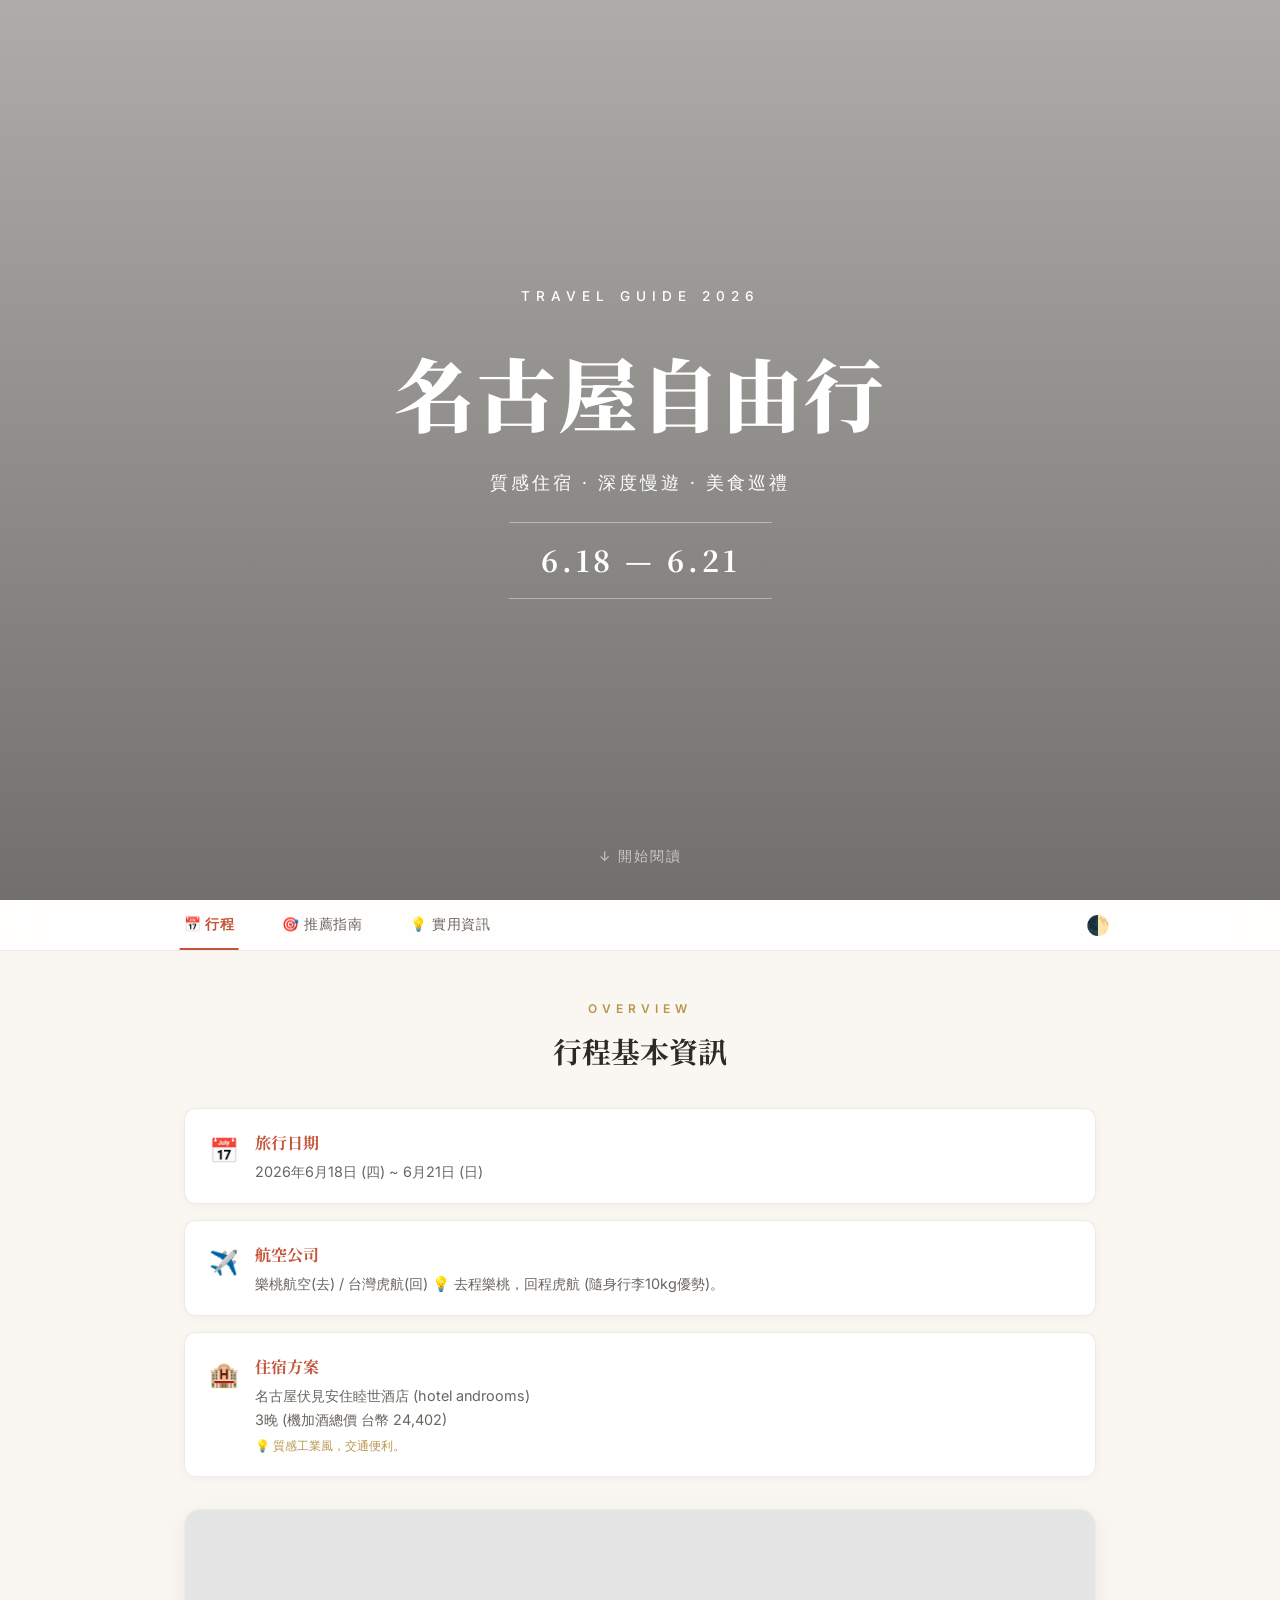
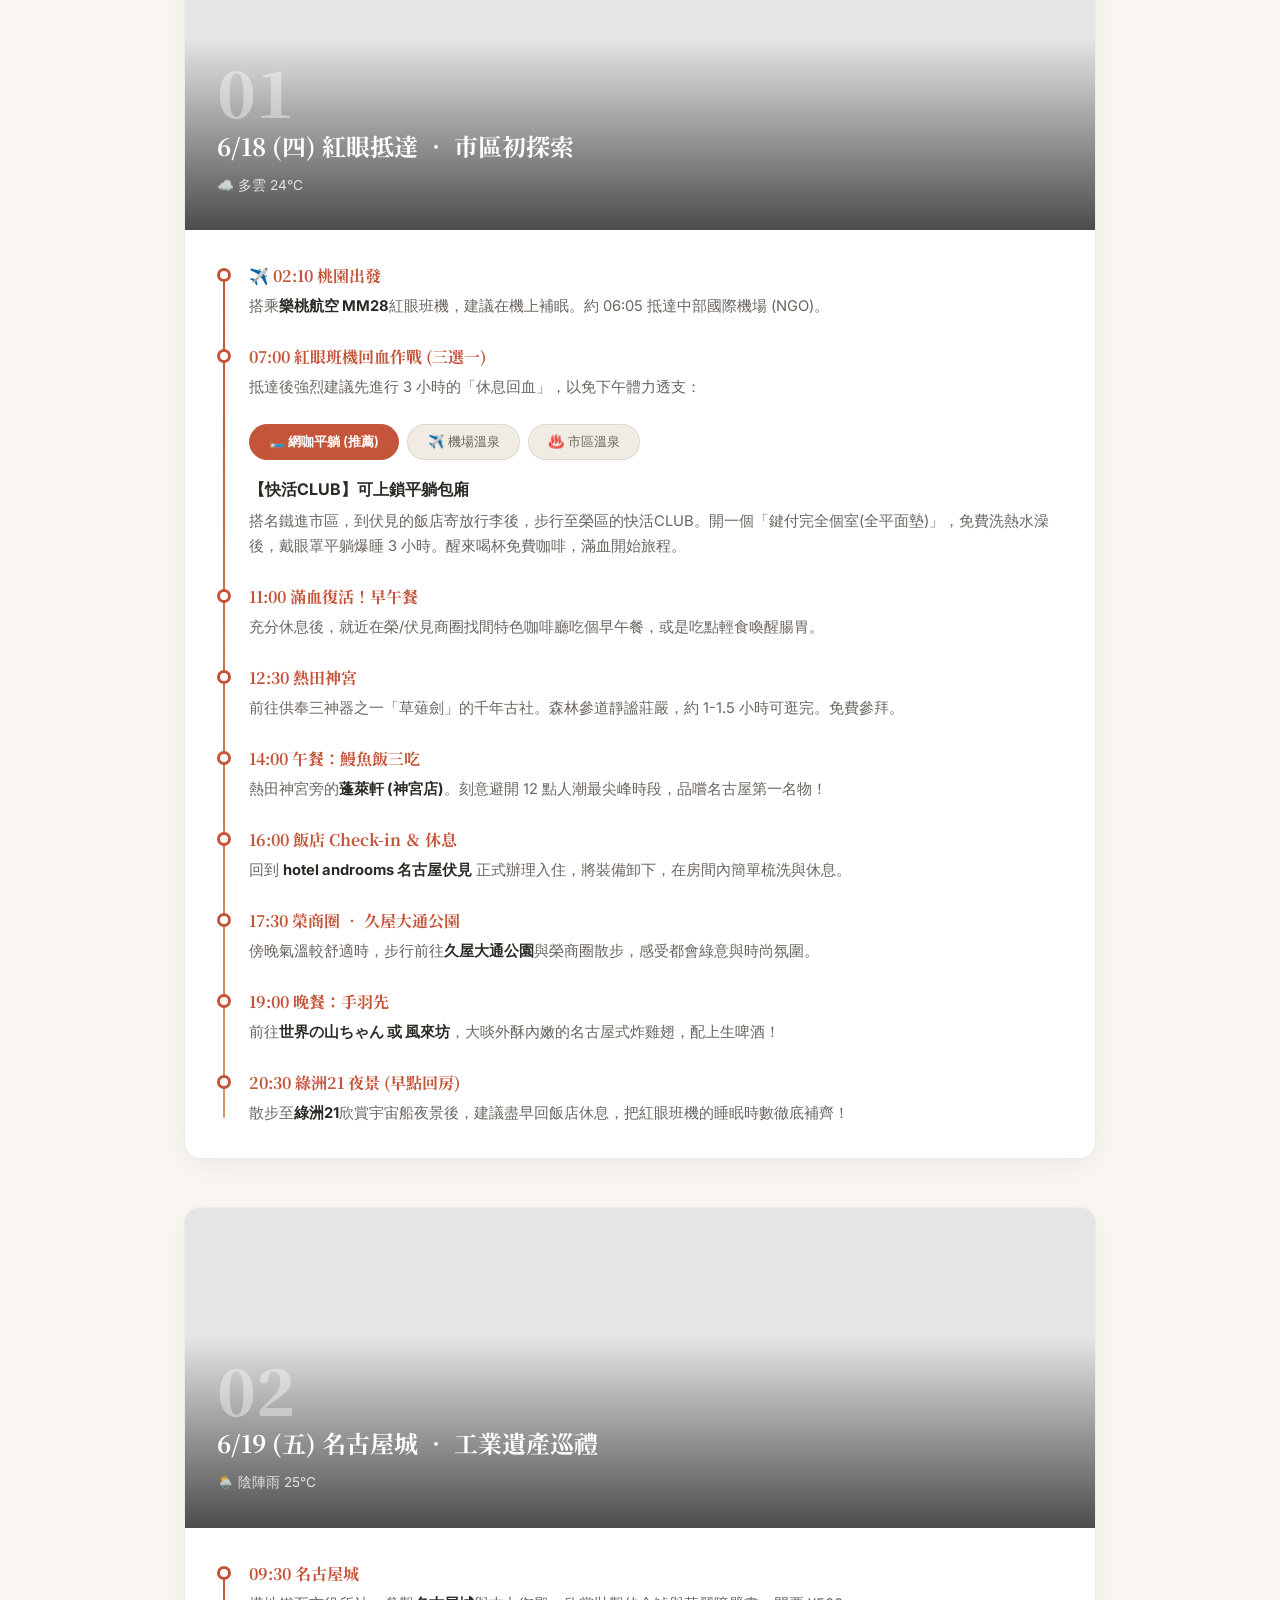
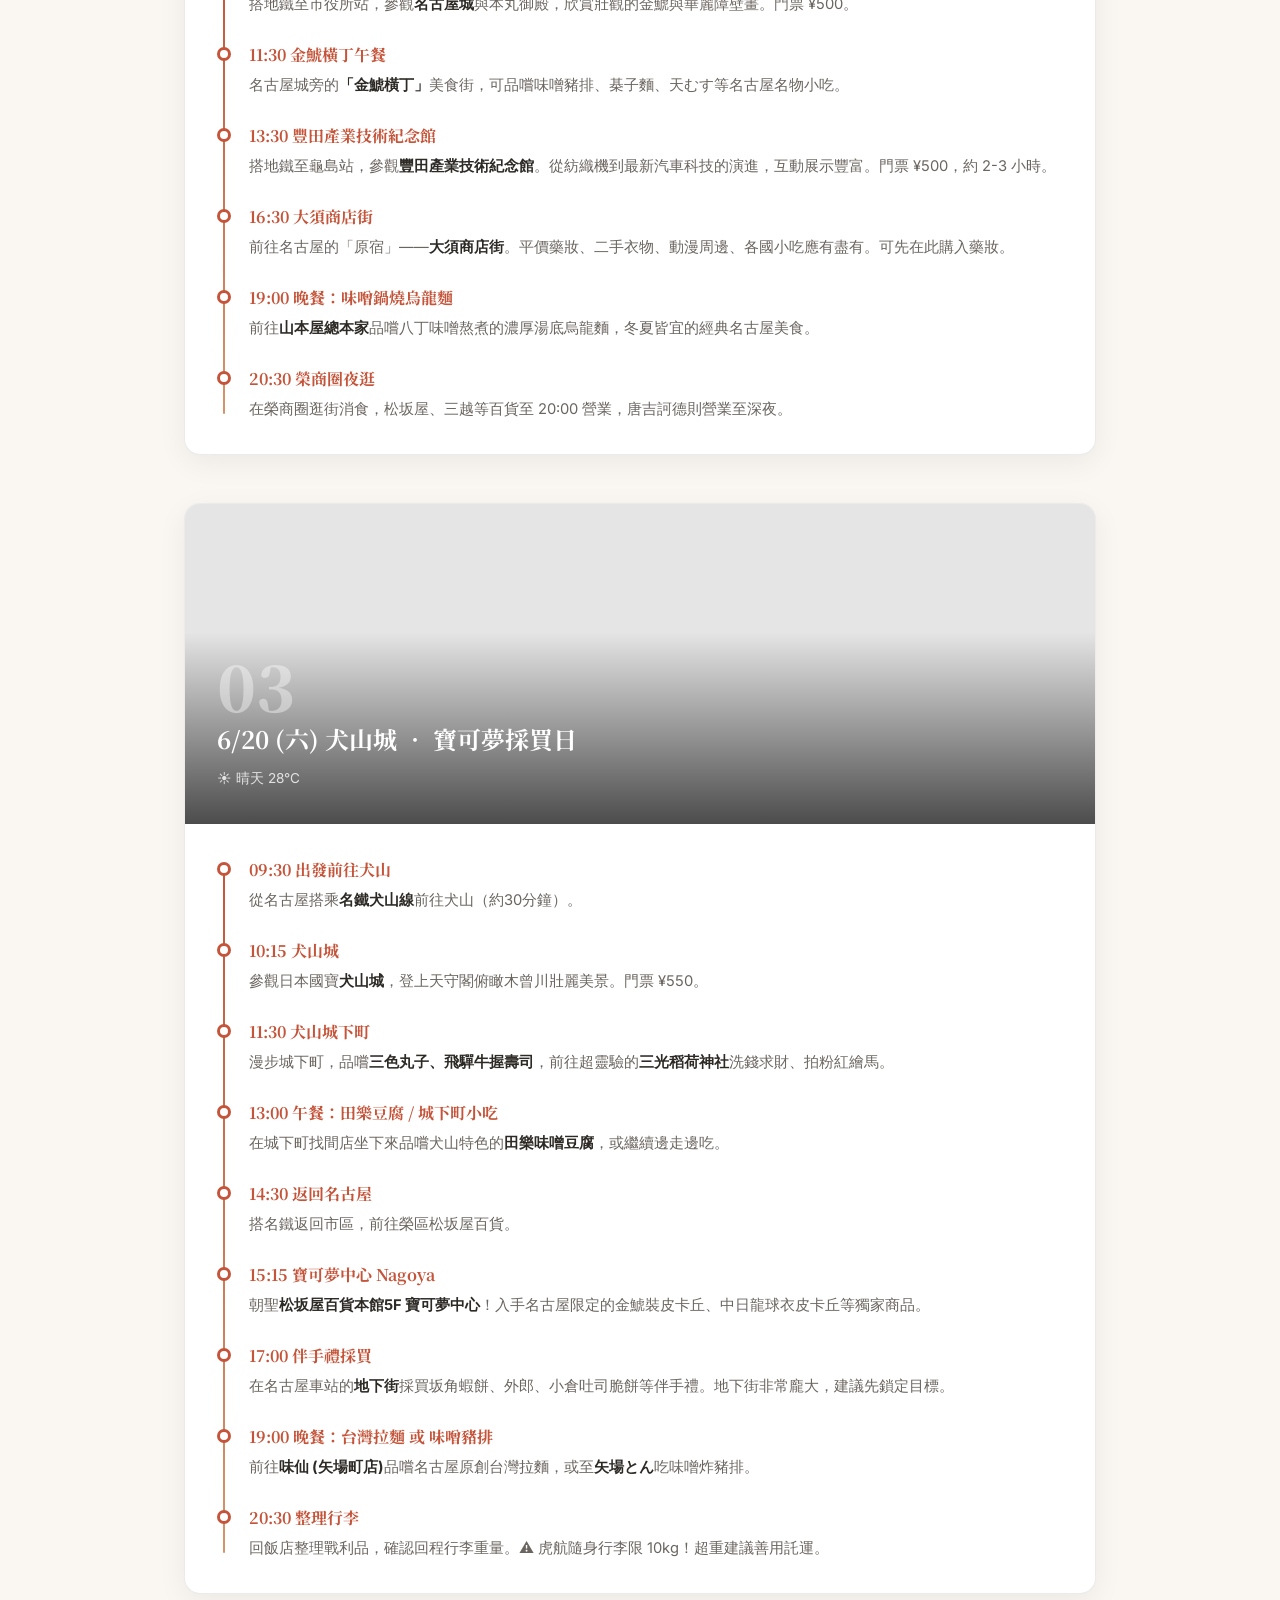
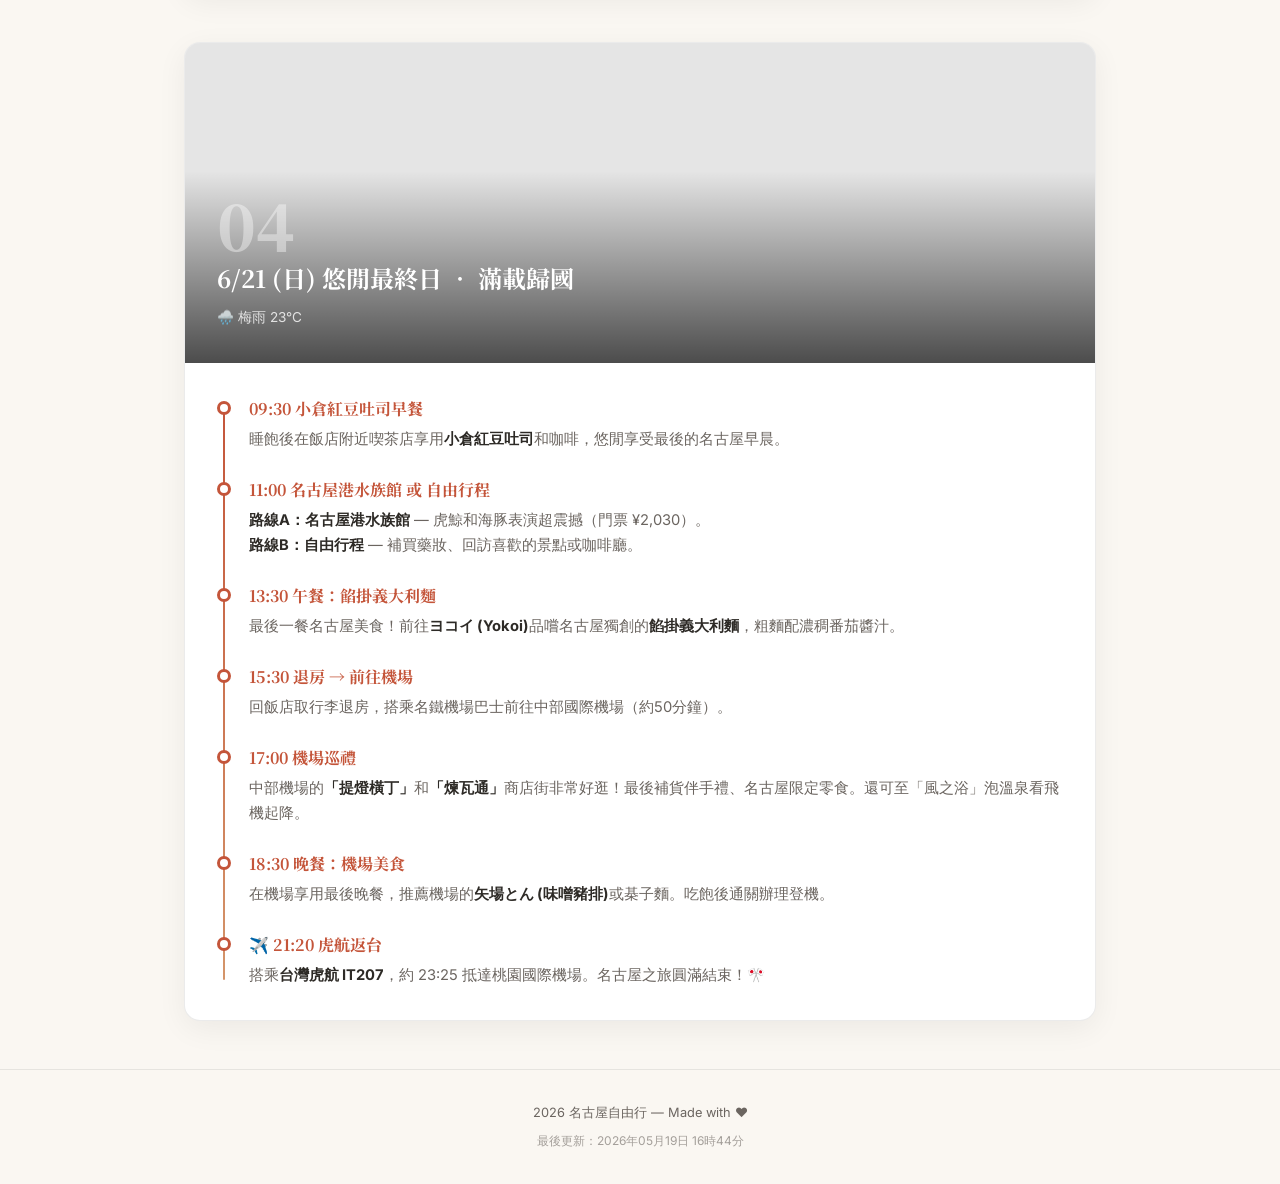
==== commit e8613bb3: "Update: Change transport comparison pricing to per-person average" ====
--- a/index.html
+++ b/index.html
@@ -229,33 +229,44 @@
 </section>
 
 <section class="tips-chapter">
-  <div class="chapter-header"><span class="ch-label">TRANSPORT</span><h2>機場 ⇌ 市區交通規劃 (往伏見)</h2></div>
-  <div class="transport-grid">
+  <div class="chapter-header"><span class="ch-label">TRANSPORT</span><h2>機場 ⇌ 市區交通規劃 (4人同行大對決)</h2></div>
+  <p class="budget-intro" style="margin-top: -10px; margin-bottom: 20px;">以 4 位成人為基礎，換算成「單人平均單程」台幣 (TWD) 進行對比，找出最佳黃金交叉點：</p>
+  <div class="transport-grid" style="display: grid; grid-template-columns: repeat(auto-fit, minmax(250px, 1fr)); gap: 15px;">
     <div class="transport-card">
-      <h4>🚆 名鐵特急 (μ-SKY)</h4>
-      <div class="price">約 ¥1,250 / 最快最穩</div>
+      <h4>🚆 名鐵電車 (μ-SKY)</h4>
+      <div class="price">每人平均約 $262 台幣</div>
       <ul>
-        <li>搭乘名鐵至「名古屋站」 (約 28 分鐘)</li>
-        <li>站內轉乘地鐵東山線 (1站) 至「伏見」</li>
-        <li>班次密集，適合想要快速抵達的人</li>
+        <li><strong>優點：</strong>最快 28 分鐘進市區，絕不塞車。</li>
+        <li><strong>缺點：</strong>提著 4 個大行李箱在車站轉乘地鐵會崩潰。</li>
+        <li><strong>總評：</strong>最便宜，但最費體力。</li>
       </ul>
     </div>
     <div class="transport-card">
-      <h4>🚌 機場利木津巴士</h4>
-      <div class="price">約 ¥1,500 / 免扛行李</div>
+      <h4>🚌 利木津機場巴士</h4>
+      <div class="price">每人平均約 $275 台幣</div>
       <ul>
-        <li>中部機場直達「伏見町」或「榮」</li>
-        <li>車程約 50-60 分鐘</li>
-        <li>下車後步行即可到飯店，不用在車站迷路</li>
+        <li><strong>優點：</strong>行李交給司機放行李艙，保證有位。</li>
+        <li><strong>缺點：</strong>下車點固定，可能還要自己拉行李走一段。</li>
+        <li><strong>總評：</strong>性價比高，機動性普通。</li>
       </ul>
     </div>
     <div class="transport-card">
-      <h4>🚕 專車接送 / 包車</h4>
-      <div class="price">約 ¥15,000起 / 尊榮直達</div>
+      <h4>🚐 NearMe (AI 共乘)</h4>
+      <div class="price">每人平均約 $625 台幣</div>
       <ul>
-        <li>機場專人舉牌，直達飯店門口</li>
-        <li>適合紅眼班機、行李過多或長輩同行</li>
-        <li>建議出發前於 Klook 或 KKday 預訂</li>
+        <li><strong>優點：</strong>直達飯店門口，免搬行李。</li>
+        <li><strong>缺點：</strong>要跟陌生人擠，可能繞路接送別人浪費時間。</li>
+        <li><strong>總評：</strong>1-2 人搭划算，4人搭反而尷尬。</li>
+      </ul>
+    </div>
+    <div class="transport-card" style="border: 2px solid #e06c75; position: relative;">
+      <span style="position: absolute; top: -10px; right: -10px; background: #e06c75; color: white; padding: 2px 8px; border-radius: 12px; font-size: 0.8rem; font-weight: bold;">首選推薦</span>
+      <h4>🚕 專屬包車 (7人座)</h4>
+      <div class="price" style="color: #e06c75;">每人平均約 $650 台幣起</div>
+      <ul>
+        <li><strong>優點：</strong>專車直達，空間超大，完全不用等別人。</li>
+        <li><strong>缺點：</strong>需事先預訂。</li>
+        <li><strong>總評：</strong>⭐ 單人只比共乘貴 25 元！4 人同行的黃金解法！(Klook/KKday)</li>
       </ul>
     </div>
   </div>
@@ -298,7 +309,7 @@
   slogan: '質感住宿 ‧ 深度慢遊 ‧ 美食巡禮',
   airline: '樂桃航空(去) / 台灣虎航(回)',
   airlineTip: '💡 去程樂桃，回程虎航 (隨身行李10kg優勢)。',
-  lastUpdated: '2026年05月19日 15時42分',
+  lastUpdated: '2026年05月19日 16時44分',
 };
 // ===== 以上為設定區 =====
 
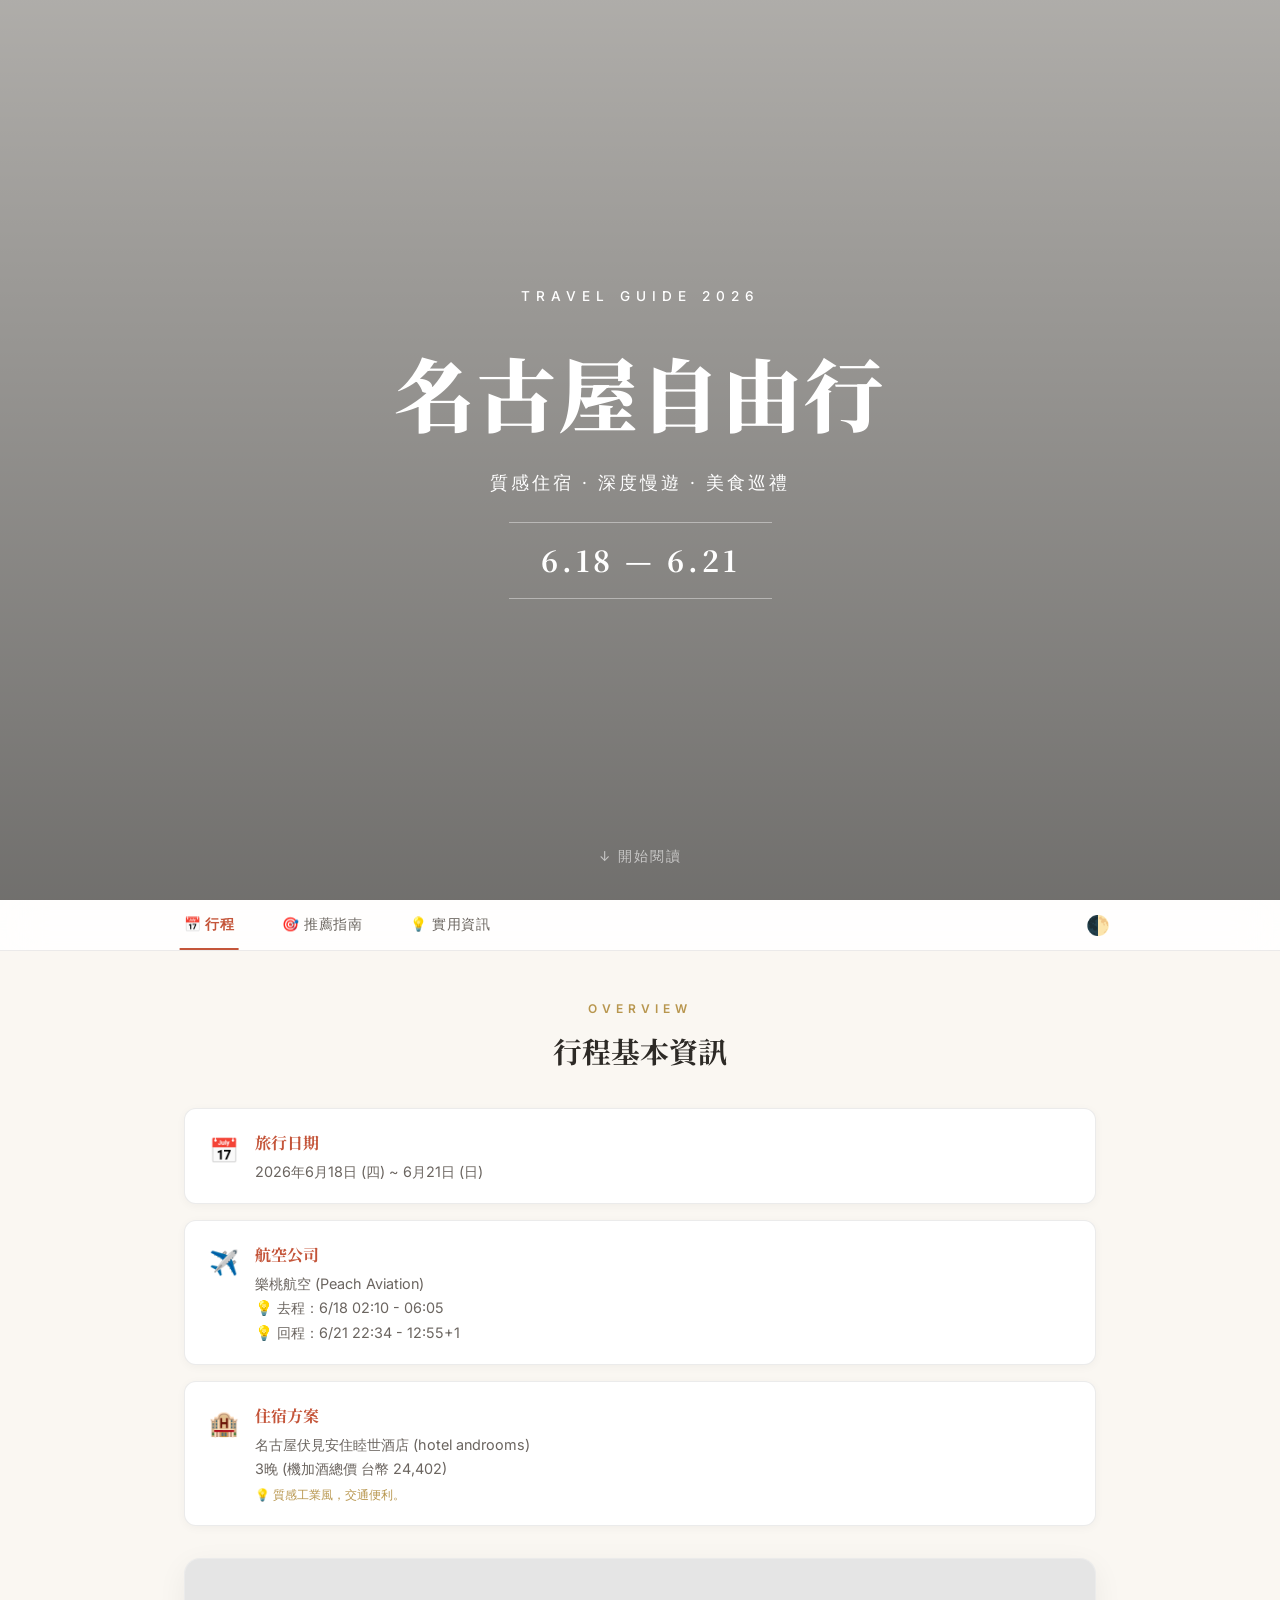
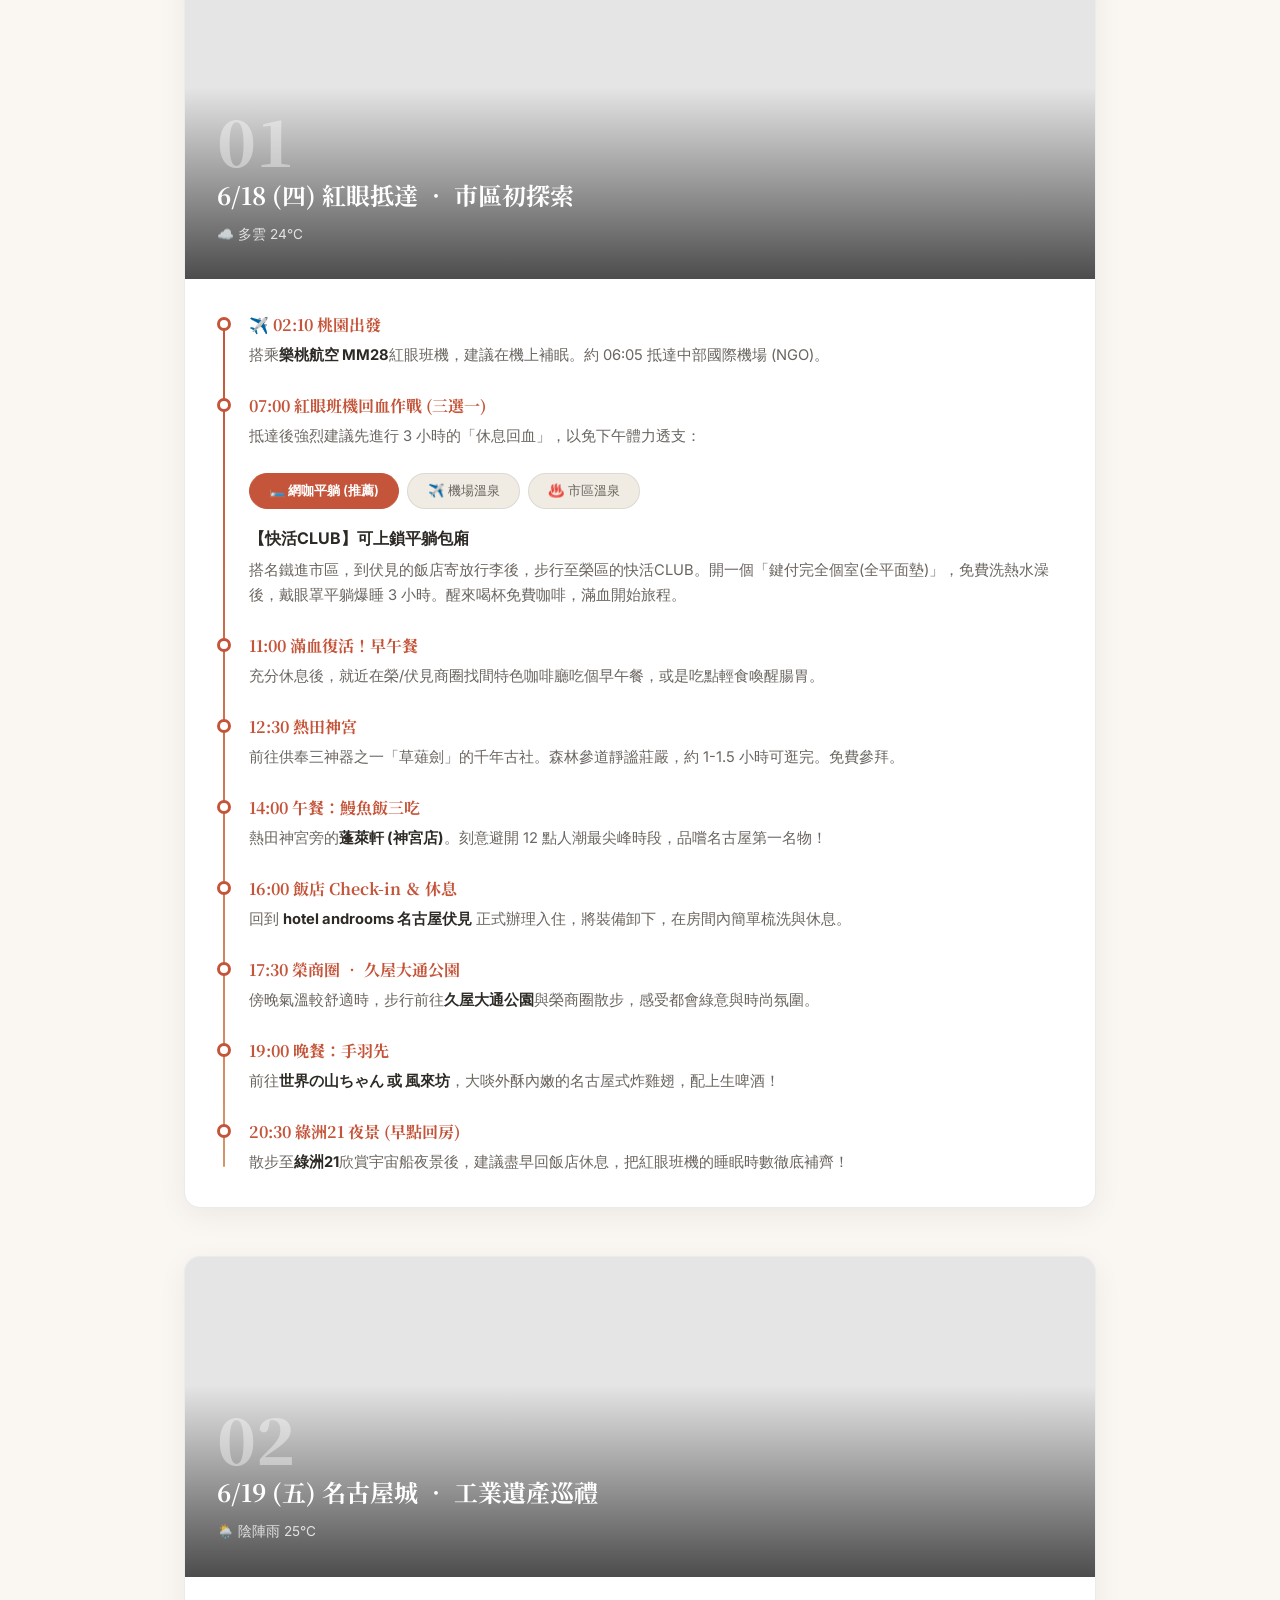
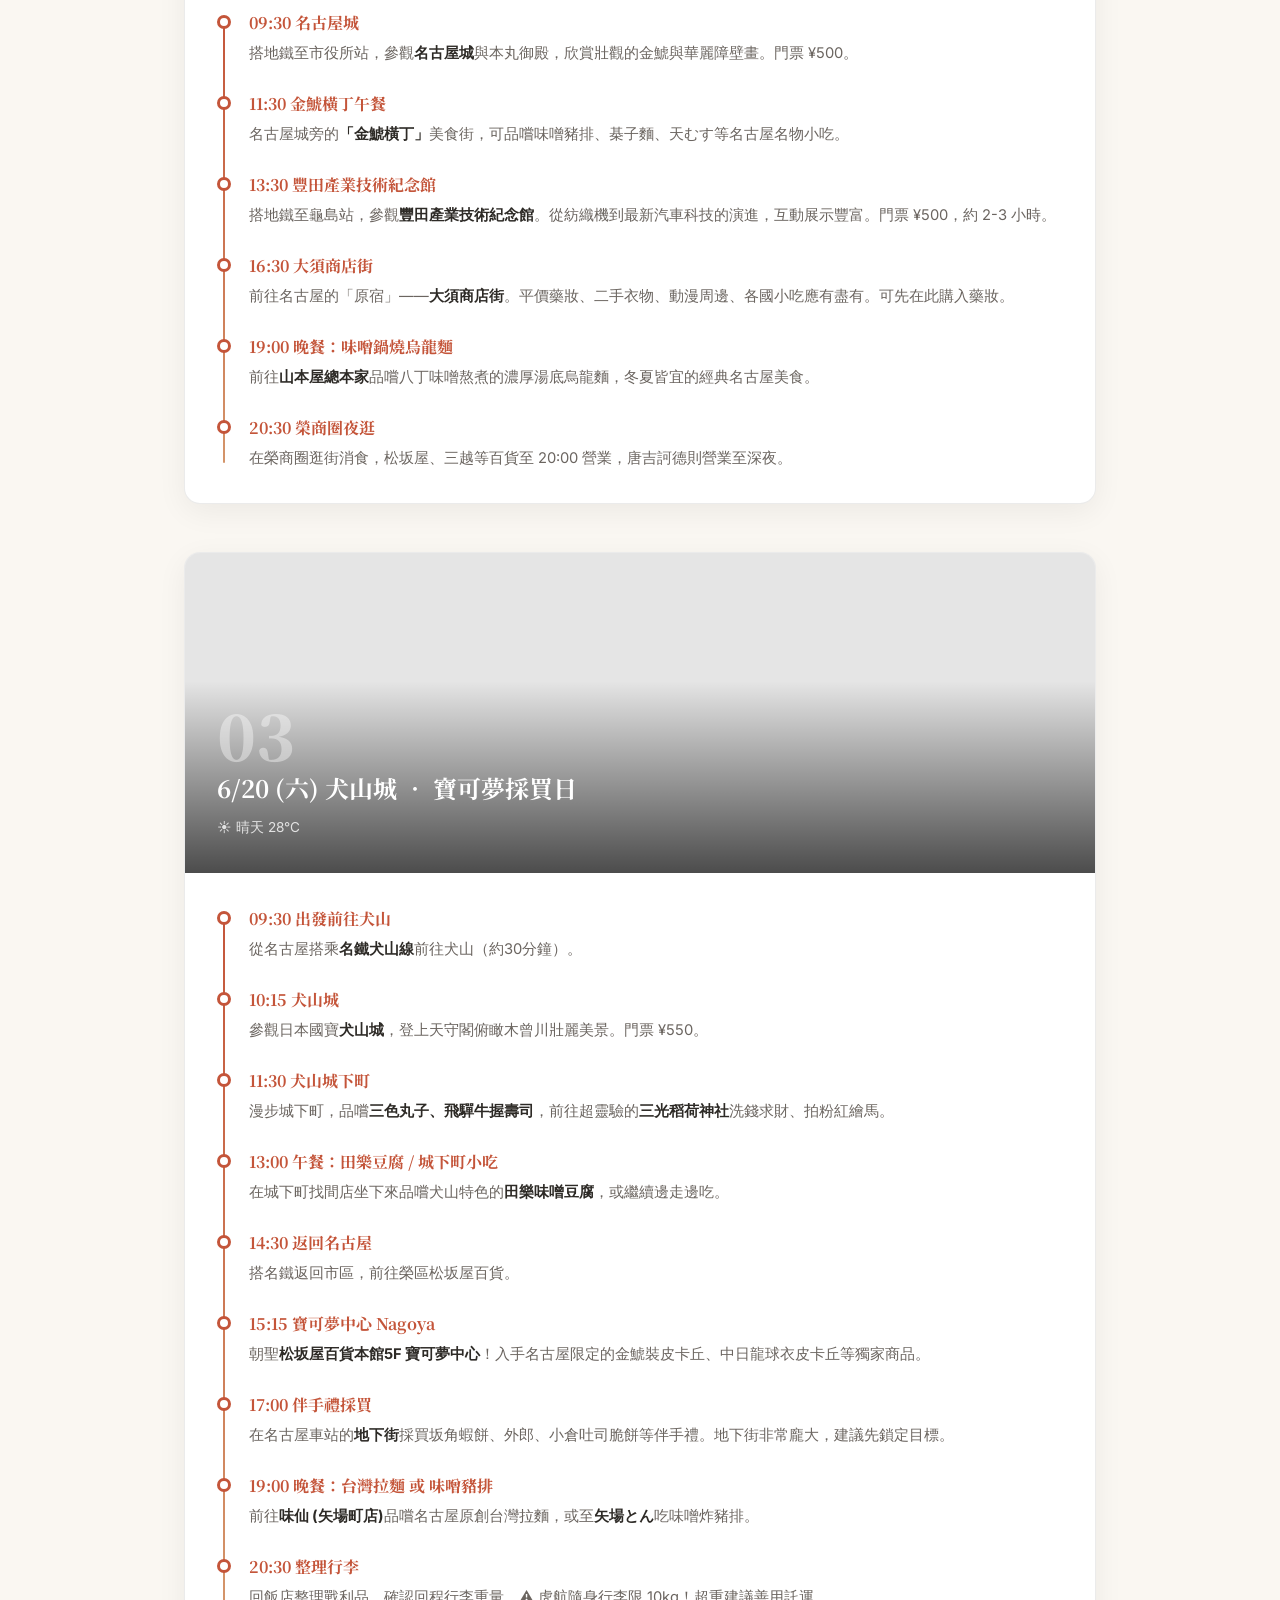
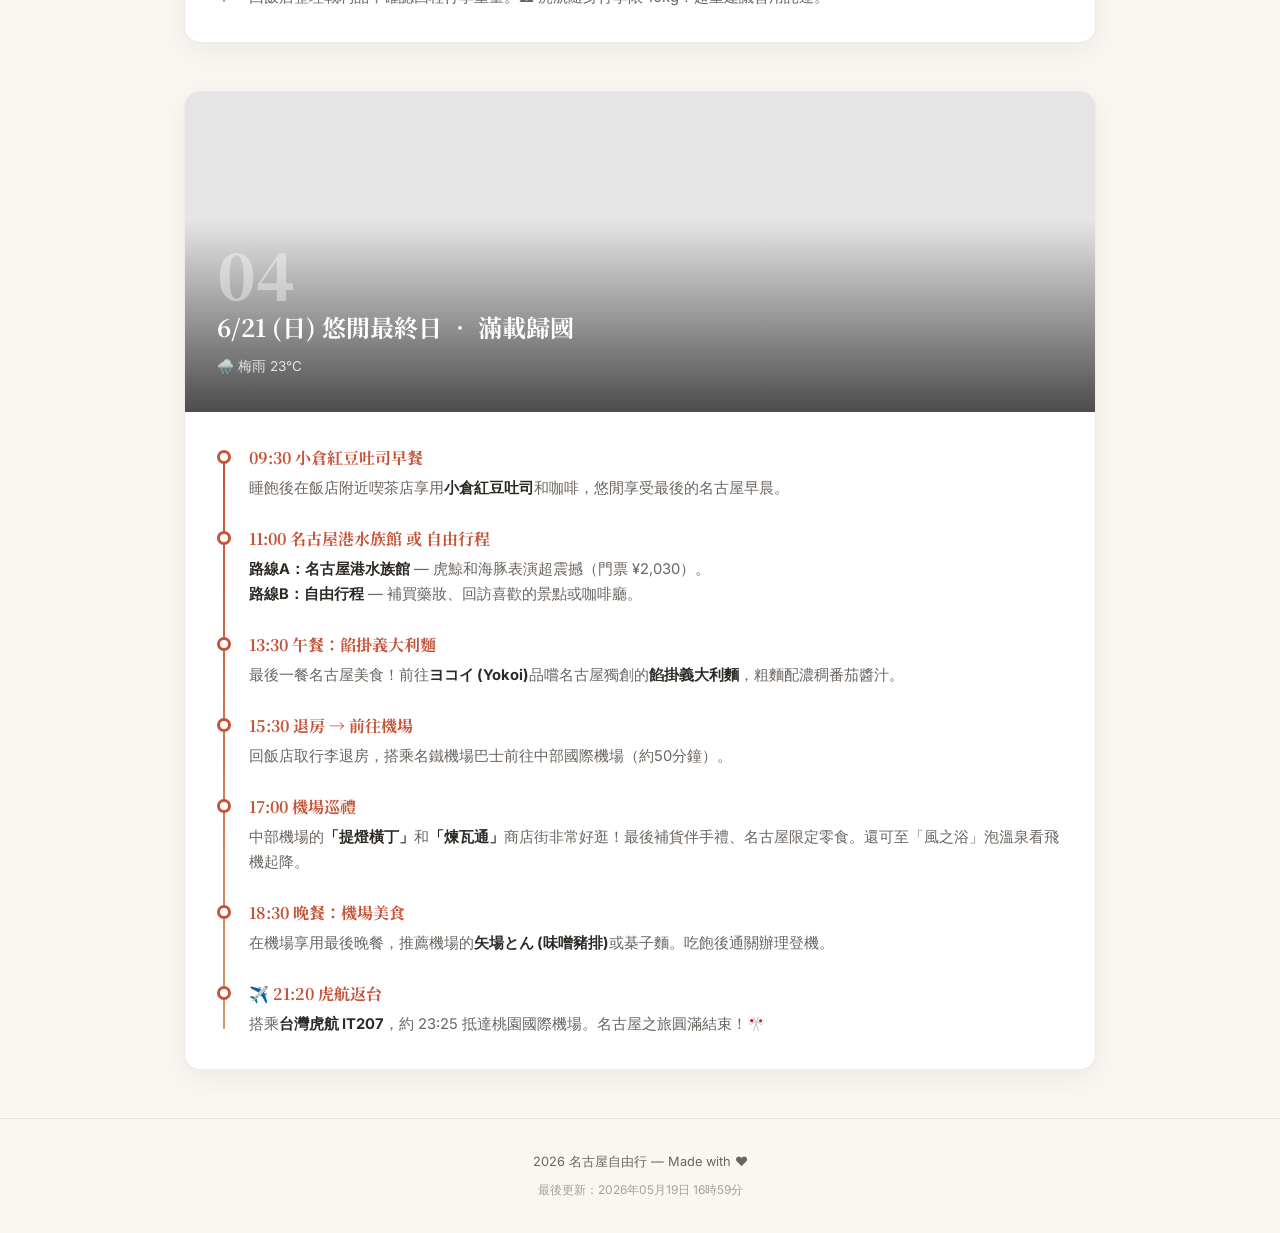
==== commit f0a15bc6: "Update airline info and flight times to Peach Aviation" ====
--- a/index.html
+++ b/index.html
@@ -307,9 +307,9 @@
   totalDays: 4,
   totalNights: 3,
   slogan: '質感住宿 ‧ 深度慢遊 ‧ 美食巡禮',
-  airline: '樂桃航空(去) / 台灣虎航(回)',
-  airlineTip: '💡 去程樂桃，回程虎航 (隨身行李10kg優勢)。',
-  lastUpdated: '2026年05月19日 16時44分',
+  airline: '樂桃航空 (Peach Aviation)',
+  airlineTip: '💡 去程：6/18 02:10 - 06:05\n💡 回程：6/21 22:34 - 12:55+1',
+  lastUpdated: '2026年05月19日 16時59分',
 };
 // ===== 以上為設定區 =====
 
@@ -327,7 +327,7 @@
   };
   document.querySelectorAll('[data-bind]').forEach(el => {
     const key = el.getAttribute('data-bind');
-    if (bindings[key] !== undefined) el.textContent = bindings[key];
+    if (bindings[key] !== undefined) el.innerHTML = String(bindings[key]).replace(/\n/g, '<br>');
   });
 }
 
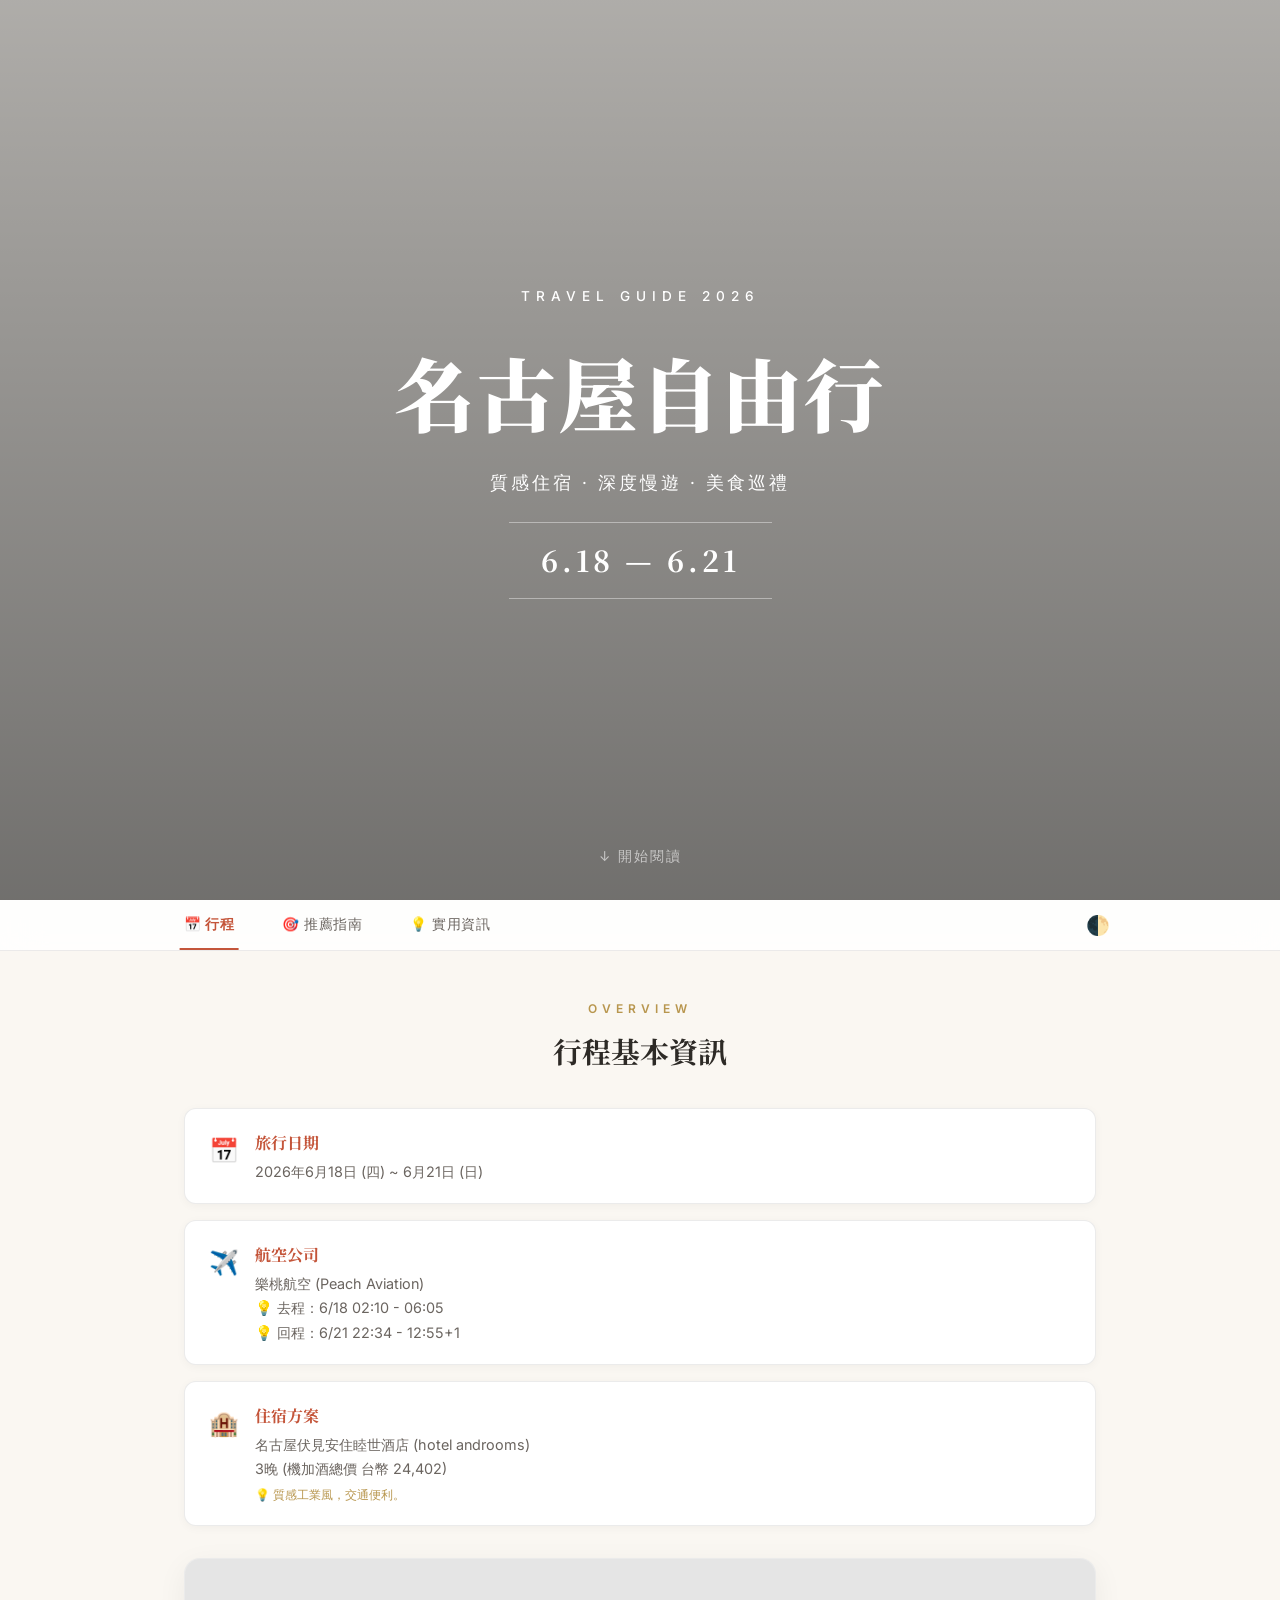
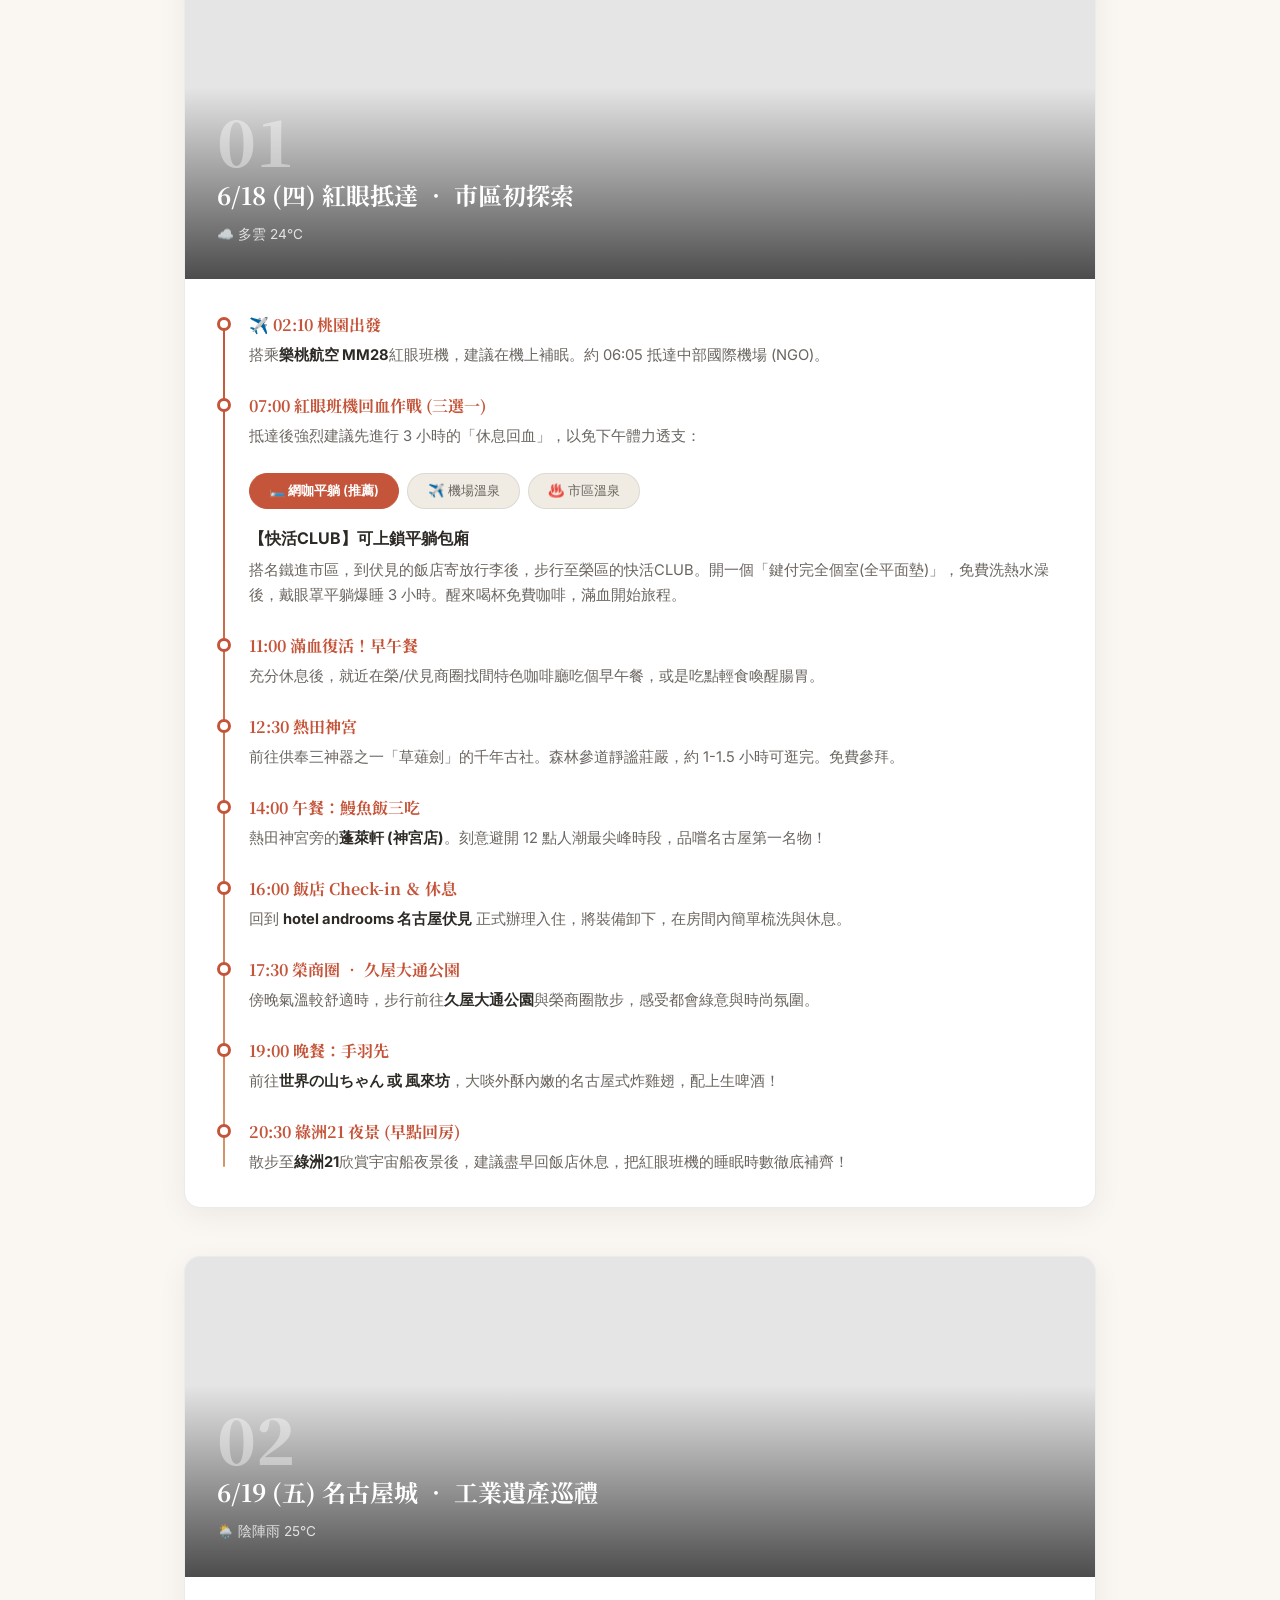
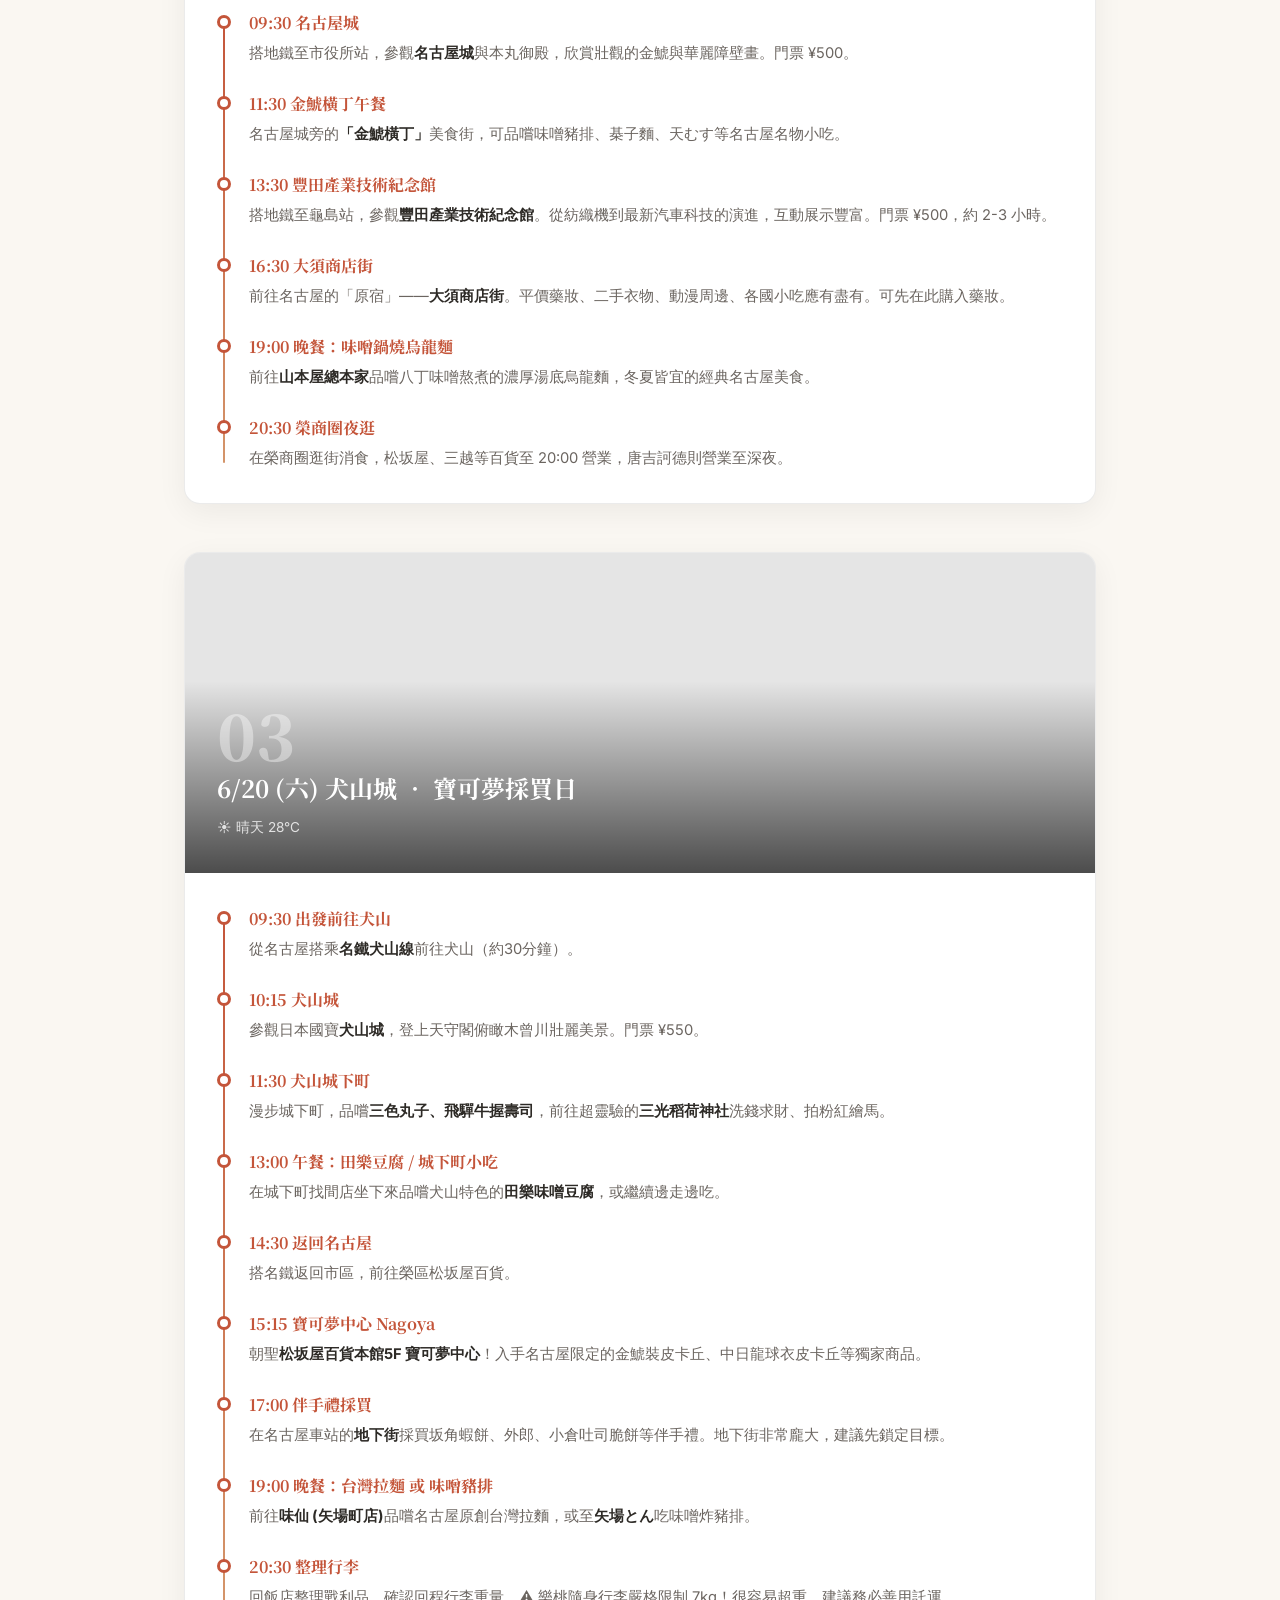
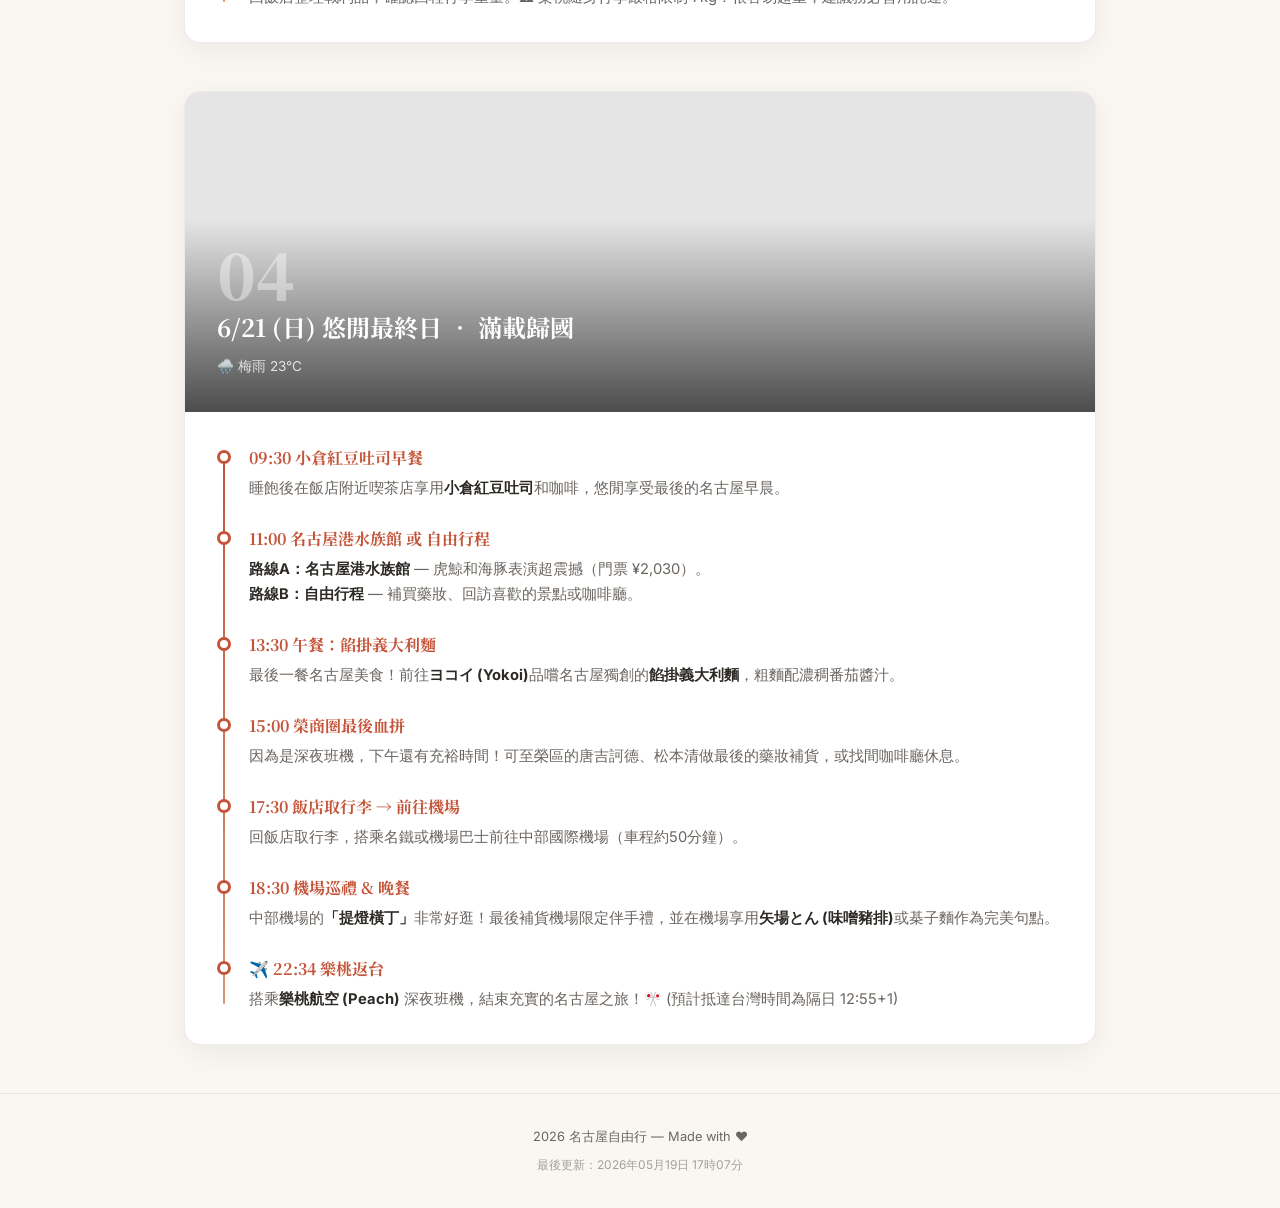
==== commit 864488da: "Update itinerary schedules and tips to reflect Peach flight times and baggage rules" ====
--- a/index.html
+++ b/index.html
@@ -115,7 +115,7 @@
       <div class="tl-item"><div class="tl-dot"></div><div class="tl-content"><h4>15:15 寶可夢中心 Nagoya</h4><p>朝聖<strong>松坂屋百貨本館5F 寶可夢中心</strong>！入手名古屋限定的金鯱裝皮卡丘、中日龍球衣皮卡丘等獨家商品。</p></div></div>
       <div class="tl-item"><div class="tl-dot"></div><div class="tl-content"><h4>17:00 伴手禮採買</h4><p>在名古屋車站的<strong>地下街</strong>採買坂角蝦餅、外郎、小倉吐司脆餅等伴手禮。地下街非常龐大，建議先鎖定目標。</p></div></div>
       <div class="tl-item"><div class="tl-dot"></div><div class="tl-content"><h4>19:00 晚餐：台灣拉麵 或 味噌豬排</h4><p>前往<strong>味仙 (矢場町店)</strong>品嚐名古屋原創台灣拉麵，或至<strong>矢場とん</strong>吃味噌炸豬排。</p></div></div>
-      <div class="tl-item"><div class="tl-dot"></div><div class="tl-content"><h4>20:30 整理行李</h4><p>回飯店整理戰利品，確認回程行李重量。⚠️ 虎航隨身行李限 10kg！超重建議善用託運。</p></div></div>
+      <div class="tl-item"><div class="tl-dot"></div><div class="tl-content"><h4>20:30 整理行李</h4><p>回飯店整理戰利品，確認回程行李重量。⚠️ 樂桃隨身行李嚴格限制 7kg！很容易超重，建議務必善用託運。</p></div></div>
     </div>
   </div>
 </article>
@@ -130,10 +130,10 @@
       <div class="tl-item"><div class="tl-dot"></div><div class="tl-content"><h4>09:30 小倉紅豆吐司早餐</h4><p>睡飽後在飯店附近喫茶店享用<strong>小倉紅豆吐司</strong>和咖啡，悠閒享受最後的名古屋早晨。</p></div></div>
       <div class="tl-item"><div class="tl-dot"></div><div class="tl-content"><h4>11:00 名古屋港水族館 或 自由行程</h4><p><strong>路線A：名古屋港水族館</strong> — 虎鯨和海豚表演超震撼（門票 ¥2,030）。<br><strong>路線B：自由行程</strong> — 補買藥妝、回訪喜歡的景點或咖啡廳。</p></div></div>
       <div class="tl-item"><div class="tl-dot"></div><div class="tl-content"><h4>13:30 午餐：餡掛義大利麵</h4><p>最後一餐名古屋美食！前往<strong>ヨコイ (Yokoi)</strong>品嚐名古屋獨創的<strong>餡掛義大利麵</strong>，粗麵配濃稠番茄醬汁。</p></div></div>
-      <div class="tl-item"><div class="tl-dot"></div><div class="tl-content"><h4>15:30 退房 → 前往機場</h4><p>回飯店取行李退房，搭乘名鐵機場巴士前往中部國際機場（約50分鐘）。</p></div></div>
-      <div class="tl-item"><div class="tl-dot"></div><div class="tl-content"><h4>17:00 機場巡禮</h4><p>中部機場的<strong>「提燈橫丁」</strong>和<strong>「煉瓦通」</strong>商店街非常好逛！最後補貨伴手禮、名古屋限定零食。還可至「風之浴」泡溫泉看飛機起降。</p></div></div>
-      <div class="tl-item"><div class="tl-dot"></div><div class="tl-content"><h4>18:30 晚餐：機場美食</h4><p>在機場享用最後晚餐，推薦機場的<strong>矢場とん (味噌豬排)</strong>或棊子麵。吃飽後通關辦理登機。</p></div></div>
-      <div class="tl-item"><div class="tl-dot"></div><div class="tl-content"><h4>✈️ 21:20 虎航返台</h4><p>搭乘<strong>台灣虎航 IT207</strong>，約 23:25 抵達桃園國際機場。名古屋之旅圓滿結束！🎌</p></div></div>
+      <div class="tl-item"><div class="tl-dot"></div><div class="tl-content"><h4>15:00 榮商圈最後血拼</h4><p>因為是深夜班機，下午還有充裕時間！可至榮區的唐吉訶德、松本清做最後的藥妝補貨，或找間咖啡廳休息。</p></div></div>
+      <div class="tl-item"><div class="tl-dot"></div><div class="tl-content"><h4>17:30 飯店取行李 → 前往機場</h4><p>回飯店取行李，搭乘名鐵或機場巴士前往中部國際機場（車程約50分鐘）。</p></div></div>
+      <div class="tl-item"><div class="tl-dot"></div><div class="tl-content"><h4>18:30 機場巡禮 & 晚餐</h4><p>中部機場的<strong>「提燈橫丁」</strong>非常好逛！最後補貨機場限定伴手禮，並在機場享用<strong>矢場とん (味噌豬排)</strong>或棊子麵作為完美句點。</p></div></div>
+      <div class="tl-item"><div class="tl-dot"></div><div class="tl-content"><h4>✈️ 22:34 樂桃返台</h4><p>搭乘<strong>樂桃航空 (Peach)</strong> 深夜班機，結束充實的名古屋之旅！🎌 (預計抵達台灣時間為隔日 12:55+1)</p></div></div>
     </div>
   </div>
 </article>
@@ -207,7 +207,7 @@
   <div class="chapter-header"><span class="ch-label">BUDGET</span><h2>名古屋 <span data-bind="totalDays"></span>天<span data-bind="totalNights"></span>夜 預算估算 (單人)</h2></div>
   <p class="budget-intro">此為以「高質感、舒適」為前提的預算估算，皆以台幣 (TWD) 計算：</p>
   <div class="budget-grid">
-    <div class="budget-card"><div class="budget-icon">✈️</div><h4>來回機票</h4><div class="budget-amount">$11,000 - $16,000</div><p>虎航/樂桃/星宇等，含託運行李</p></div>
+    <div class="budget-card"><div class="budget-icon">✈️</div><h4>來回機票</h4><div class="budget-amount">$11,000 - $16,000</div><p>樂桃航空，含去回託運行李</p></div>
     <div class="budget-card"><div class="budget-icon">🏨</div><h4>住宿 (<span data-bind="totalNights"></span>晚)</h4><div class="budget-amount">$10,000 - $12,000</div><p>單人約 $2,500-$3,000/晚</p></div>
     <div class="budget-card"><div class="budget-icon">🚆</div><h4>交通費</h4><div class="budget-amount">$2,000 - $2,500</div><p>機場巴士、市區地鐵、犬山來回</p></div>
     <div class="budget-card"><div class="budget-icon">🍣</div><h4>飲食費 (<span data-bind="totalDays"></span>天)</h4><div class="budget-amount">$6,000 - $8,000</div><p>含鰻魚飯、飛驒牛、手羽先等</p></div>
@@ -220,7 +220,7 @@
 <section class="tips-chapter">
   <div class="chapter-header"><span class="ch-label">TIPS</span><h2>旅行實用小提示</h2></div>
   <div class="tips-grid">
-    <div class="tip-card"><div class="tip-icon">🎒</div><h4>登機行李策略</h4><p>虎航提供 10 公斤（最多 2 件）手提行李。去程控制在 6-7 公斤，<strong>回程強烈建議加購託運行李</strong>，藥妝和伴手禮很容易超重。</p></div>
+    <div class="tip-card"><div class="tip-icon">🎒</div><h4>登機行李策略</h4><p>樂桃提供 7 公斤（最多 2 件）手提行李。因為 7 公斤非常容易超重，去程務必精簡，<strong>回程強烈建議加購託運行李</strong>，以免在機場被加收高額費用。</p></div>
     <div class="tip-card"><div class="tip-icon">🚌</div><h4>機場巴士注意</h4><p>利木津巴士往名古屋車站路線目前停駛中！請選擇住在<strong>「榮」</strong>或<strong>「伏見」</strong>的飯店。巴士可使用 Suica/ICOCA 等 IC 卡。</p></div>
     <div class="tip-card"><div class="tip-icon">💳</div><h4>交通卡與支付</h4><p>一張 iPhone 內建的 Suica 即可搭乘所有地鐵與名鐵。大部分商店支援 Apple Pay 或信用卡，現金不需帶太多。</p></div>
     <div class="tip-card"><div class="tip-icon">🛒</div><h4>免稅與購物</h4><p>購物滿 5,000 日圓即可免稅，記得攜帶<strong>實體護照</strong>。大須商店街營業至晚上 8 點，建議下午前往。</p></div>
@@ -309,7 +309,7 @@
   slogan: '質感住宿 ‧ 深度慢遊 ‧ 美食巡禮',
   airline: '樂桃航空 (Peach Aviation)',
   airlineTip: '💡 去程：6/18 02:10 - 06:05\n💡 回程：6/21 22:34 - 12:55+1',
-  lastUpdated: '2026年05月19日 16時59分',
+  lastUpdated: '2026年05月19日 17時07分',
 };
 // ===== 以上為設定區 =====
 
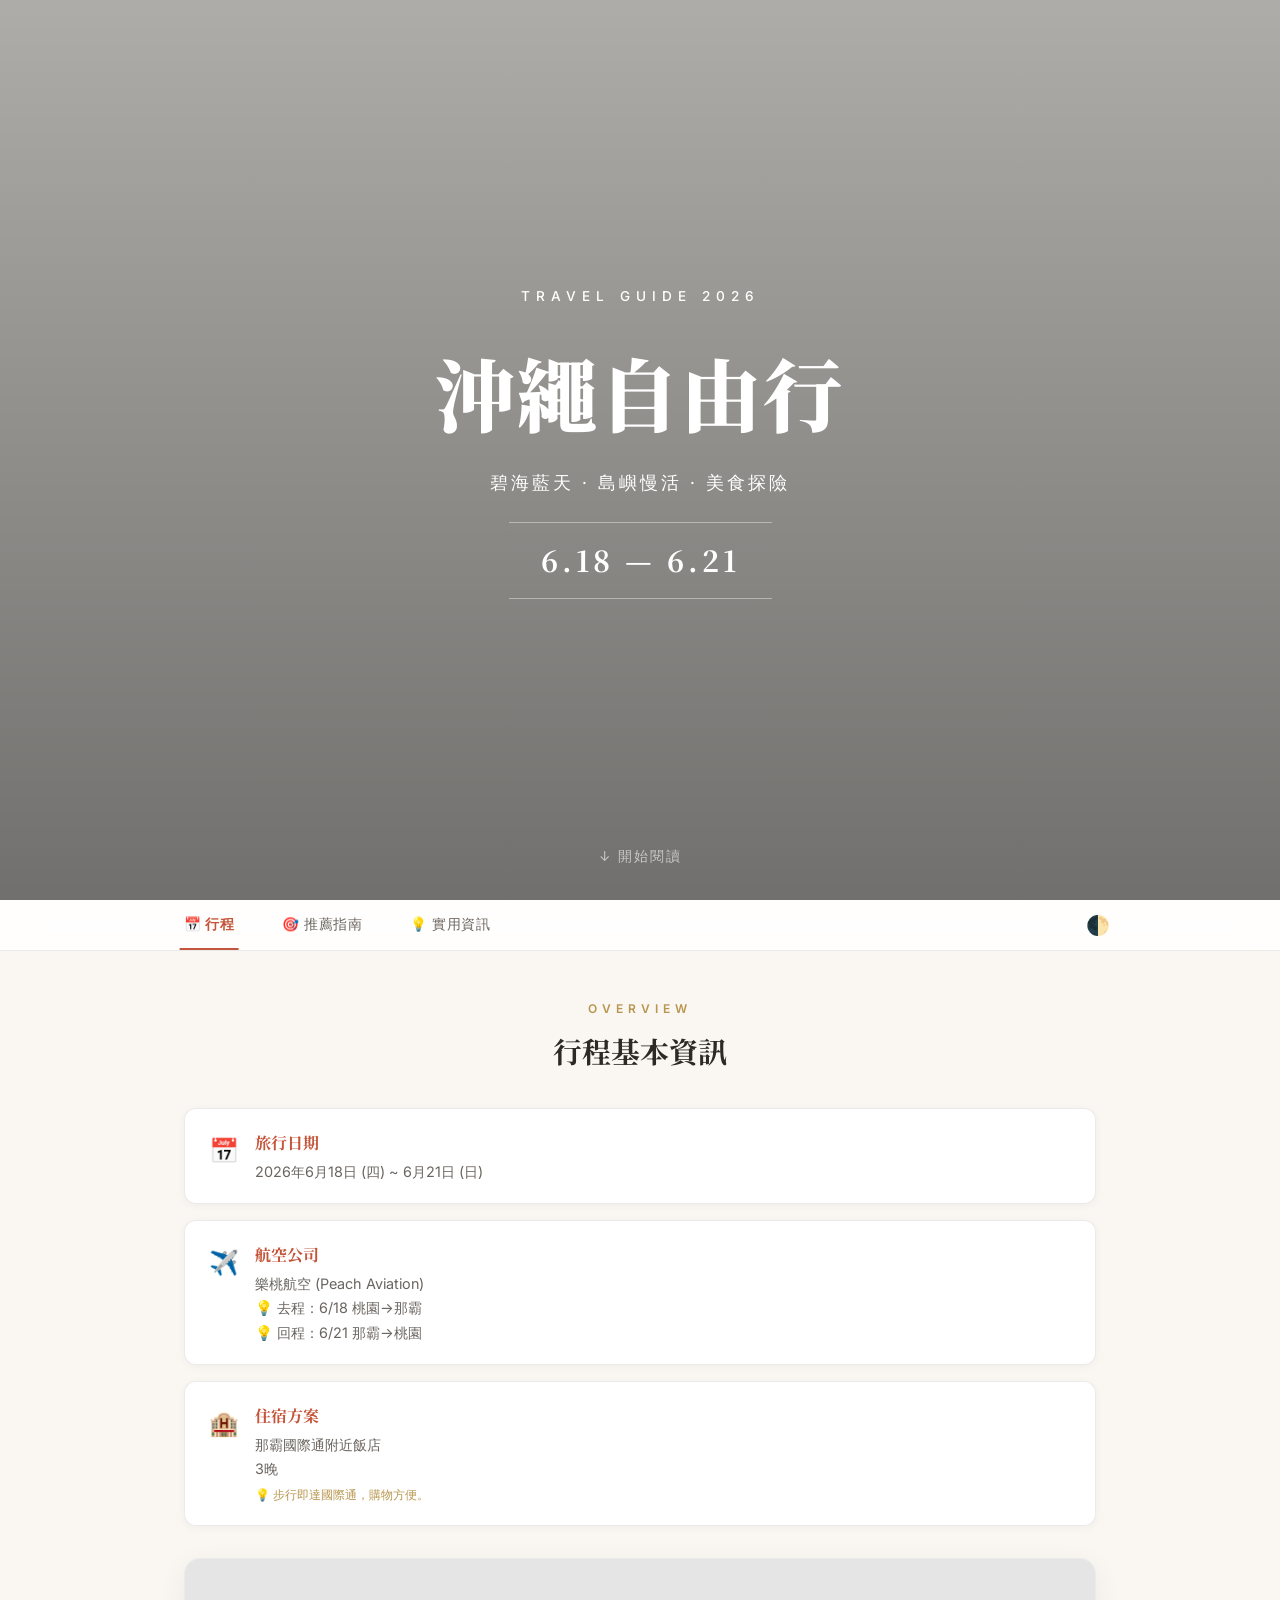
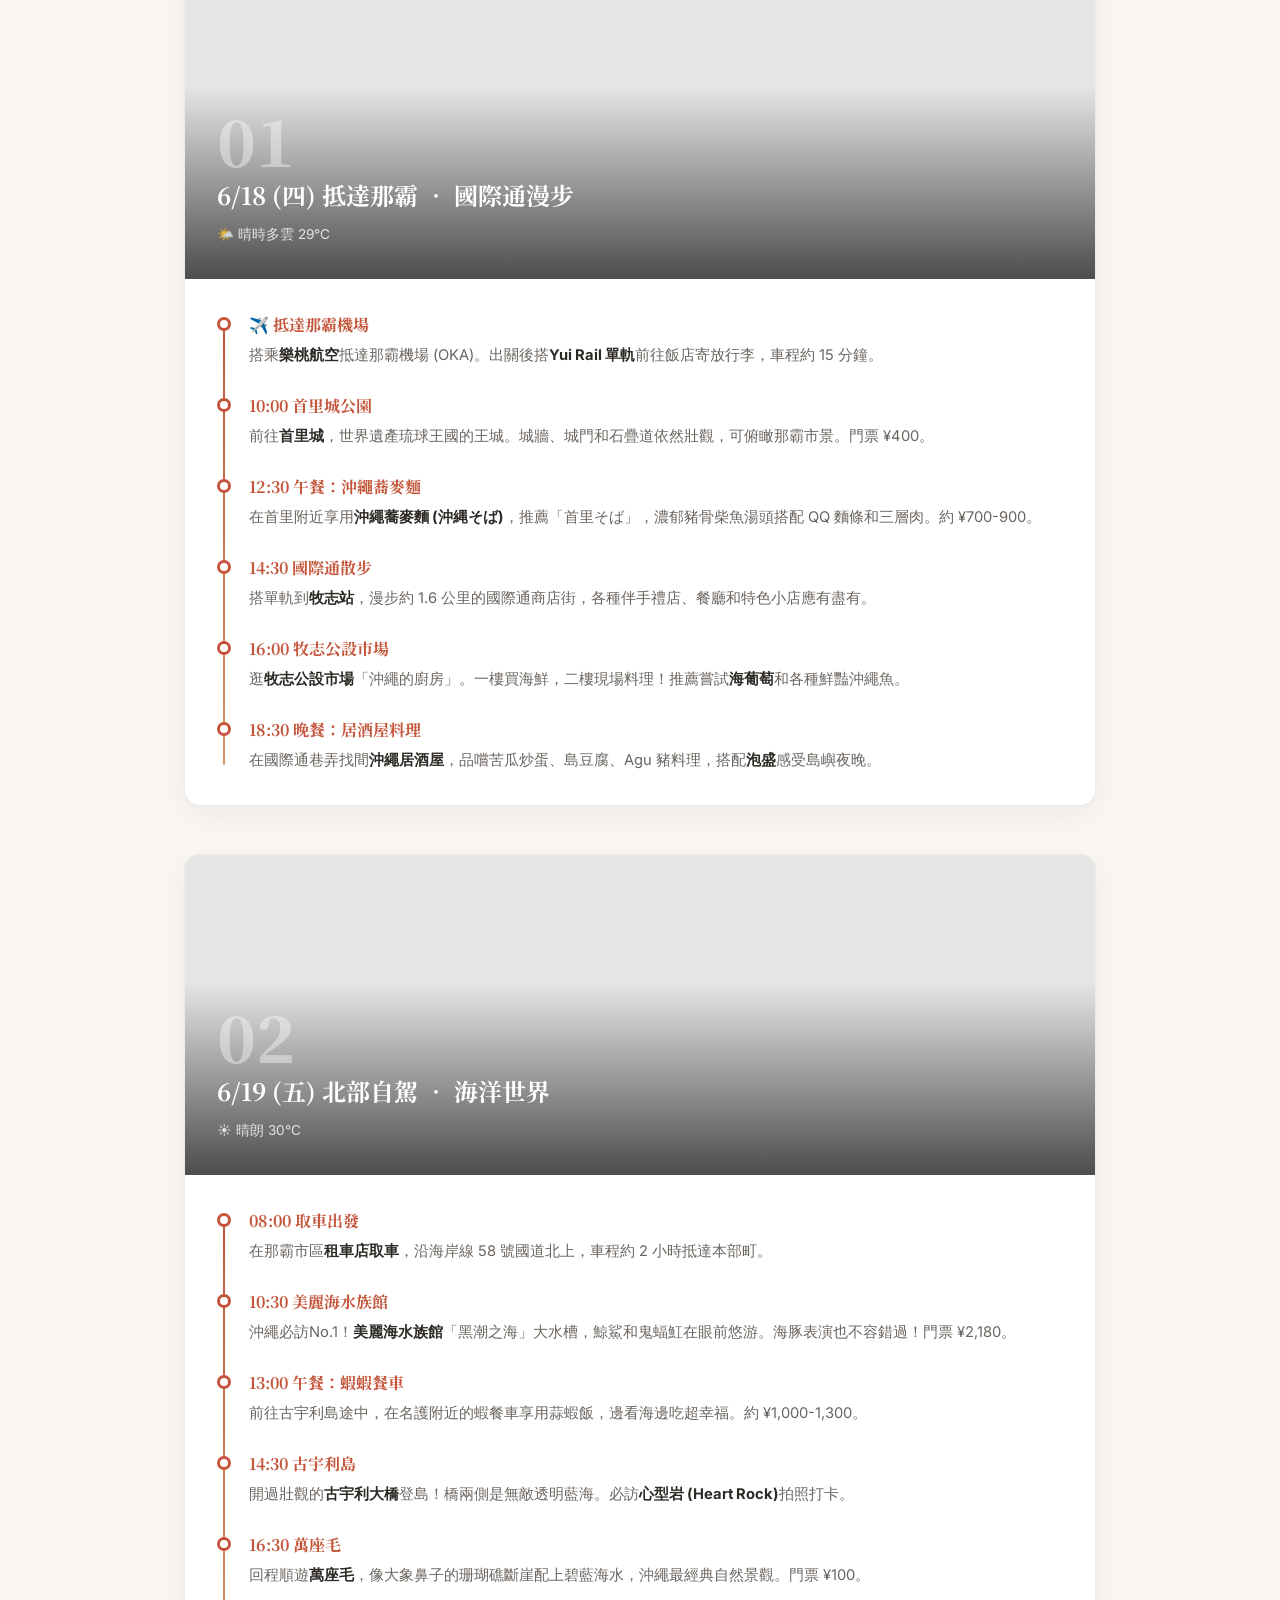
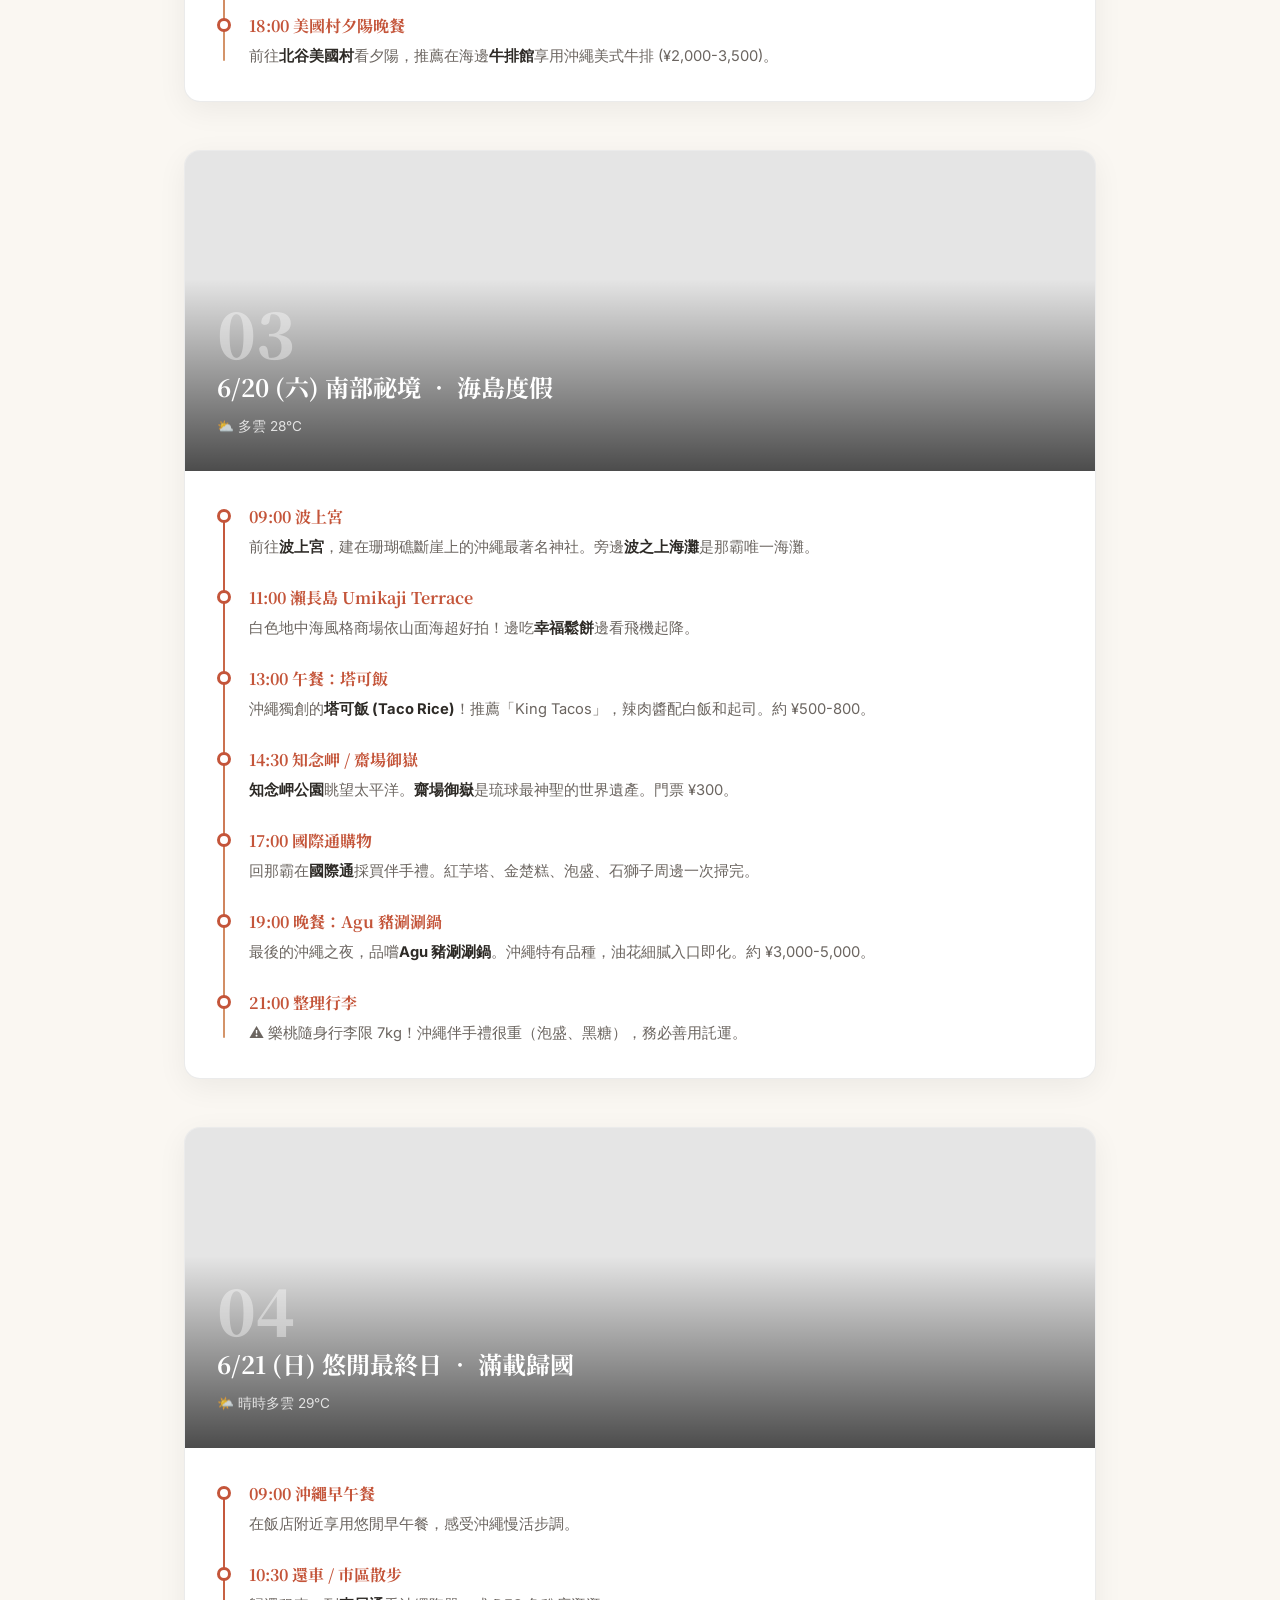
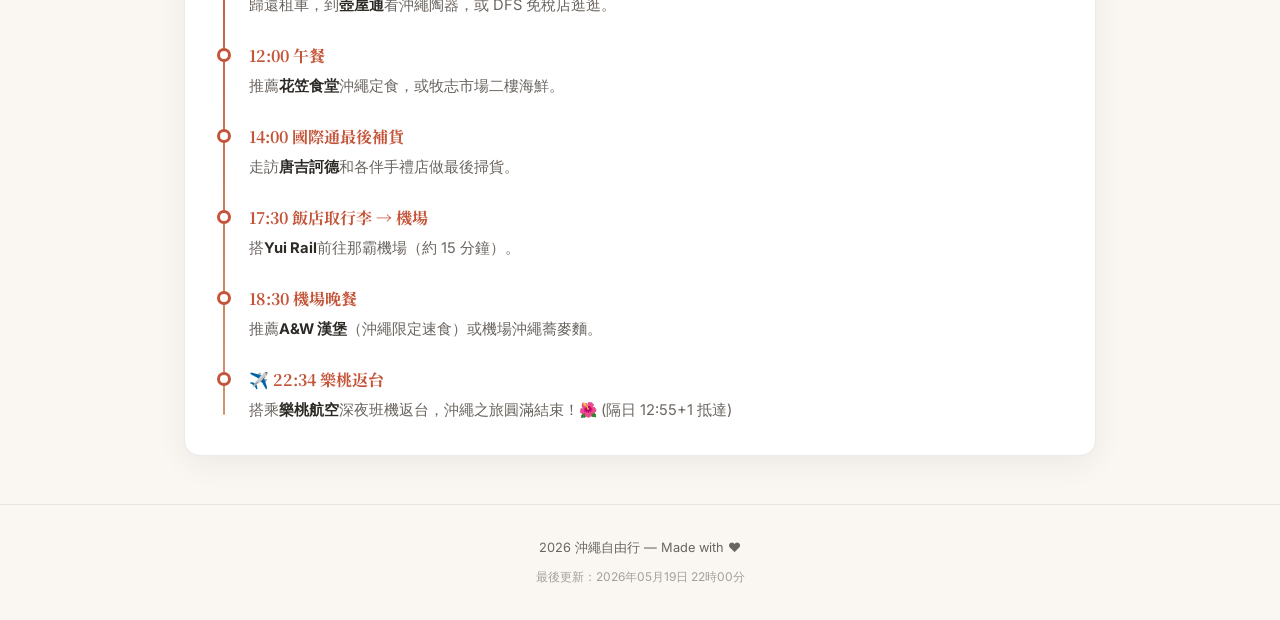
==== commit 0b075227: "Convert entire travel guide from Nagoya to Okinawa version" ====
--- a/index.html
+++ b/index.html
@@ -3,7 +3,7 @@
 <head>
 <meta charset="UTF-8">
 <meta name="viewport" content="width=device-width, initial-scale=1.0">
-<title>2026 名古屋自由行行程計畫</title>
+<title>2026 沖繩自由行行程計畫</title>
 <link href="https://fonts.googleapis.com/css2?family=Noto+Serif+JP:wght@400;700;900&family=Inter:wght@300;400;500;600&display=swap" rel="stylesheet">
 <link rel="stylesheet" href="style.css">
 </head>
@@ -12,13 +12,12 @@
   <div class="cover-overlay"></div>
   <div class="cover-content">
     <p class="cover-label">TRAVEL GUIDE <span data-bind="year"></span></p>
-    <h1>名古屋自由行</h1>
+    <h1>沖繩自由行</h1>
     <p class="cover-sub" data-bind="slogan"></p>
     <div class="cover-date" data-bind="coverDate"></div>
   </div>
   <a href="#main-content" class="scroll-hint">↓ 開始閱讀</a>
 </div>
-
 <nav class="toc" id="main-content">
   <div class="toc-inner">
     <button class="toc-btn active" onclick="openTab(this,'tab-4days')">📅 行程</button>
@@ -27,301 +26,224 @@
     <button class="theme-toggle" onclick="toggleTheme()" aria-label="切換主題">🌓</button>
   </div>
 </nav>
-
 <main class="book-body">
-
 <div id="tab-4days" class="tab-content active">
-
 <section class="info-chapter">
   <div class="chapter-header"><span class="ch-label">OVERVIEW</span><h2>行程基本資訊</h2></div>
   <div class="info-grid">
     <div class="info-item"><span class="info-icon">📅</span><div><strong>旅行日期</strong><p data-bind="dateRange"></p></div></div>
     <div class="info-item"><span class="info-icon">✈️</span><div><strong>航空公司</strong><p data-bind="airlineInfo"></p></div></div>
-    <div class="info-item"><span class="info-icon">🏨</span><div><strong>住宿方案</strong><p>名古屋伏見安住睦世酒店 (hotel androoms)<br>3晚 (機加酒總價 台幣 24,402)<br><small>💡 質感工業風，交通便利。</small></p></div></div>
-  </div>
-</section>
-
-<article class="day-chapter">
-  <div class="day-hero" style="background-image:url(https://images.unsplash.com/photo-1674923207459-98ed5a4dcd06?auto=format&fit=crop&w=1200&q=80)">
-    <div class="day-hero-overlay"></div>
-    <div class="day-hero-text"><span class="day-num">01</span><h3>6/18 (四) 紅眼抵達 ‧ 市區初探索</h3><span class="day-weather">☁️ 多雲 24°C</span></div>
-  </div>
-  <div class="day-body">
-    <div class="timeline">
-      <div class="tl-item"><div class="tl-dot"></div><div class="tl-content"><h4>✈️ 02:10 桃園出發</h4><p>搭乘<strong>樂桃航空 MM28</strong>紅眼班機，建議在機上補眠。約 06:05 抵達中部國際機場 (NGO)。</p></div></div>
-      <div class="tl-item"><div class="tl-dot"></div><div class="tl-content">
-        <h4>07:00 紅眼班機回血作戰 (三選一)</h4>
-        <p>抵達後強烈建議先進行 3 小時的「休息回血」，以免下午體力透支：</p>
-        
-        <div class="mini-tabs">
-            <button class="mini-tab-btn active" onclick="openMiniTab(this, 'opt-netcafe', 'day1-opt')">🛏️ 網咖平躺 (推薦)</button>
-            <button class="mini-tab-btn" onclick="openMiniTab(this, 'opt-airport', 'day1-opt')">✈️ 機場溫泉</button>
-            <button class="mini-tab-btn" onclick="openMiniTab(this, 'opt-city', 'day1-opt')">♨️ 市區溫泉</button>
-        </div>
-        
-        <div id="opt-netcafe" class="mini-tab-content day1-opt-content active">
-            <strong>【快活CLUB】可上鎖平躺包廂</strong><br>
-            <p style="margin-top:5px; margin-bottom:0;">搭名鐵進市區，到伏見的飯店寄放行李後，步行至榮區的快活CLUB。開一個「鍵付完全個室(全平面墊)」，免費洗熱水澡後，戴眼罩平躺爆睡 3 小時。醒來喝杯免費咖啡，滿血開始旅程。</p>
-        </div>
-        <div id="opt-airport" class="mini-tab-content day1-opt-content">
-            <strong>【SOLA SPA 風の湯】機場內泡湯</strong><br>
-            <p style="margin-top:5px; margin-bottom:0;">下機領完行李後不急著進市區，直接前往第一航廈 4 樓。一邊看飛機起降一邊泡湯，洗去搭機的僵硬與疲憊，整理好儀容後再搭車前往市區飯店寄放行李。</p>
-        </div>
-        <div id="opt-city" class="mini-tab-content day1-opt-content">
-            <strong>【Canal Resort】市區大型超級澡堂</strong><br>
-            <p style="margin-top:5px; margin-bottom:0;">搭車到名古屋車站或伏見站後，轉乘 Canal Resort 的「免費接駁車」。裡面規模極大，除了泡湯，重點是去「岩盤浴休息區」的懶骨頭或沙發床躺平補眠。</p>
-        </div>
-      </div></div>
-      <div class="tl-item"><div class="tl-dot"></div><div class="tl-content"><h4>11:00 滿血復活！早午餐</h4><p>充分休息後，就近在榮/伏見商圈找間特色咖啡廳吃個早午餐，或是吃點輕食喚醒腸胃。</p></div></div>
-      <div class="tl-item"><div class="tl-dot"></div><div class="tl-content"><h4>12:30 熱田神宮</h4><p>前往供奉三神器之一「草薙劍」的千年古社。森林參道靜謐莊嚴，約 1-1.5 小時可逛完。免費參拜。</p></div></div>
-      <div class="tl-item"><div class="tl-dot"></div><div class="tl-content"><h4>14:00 午餐：鰻魚飯三吃</h4><p>熱田神宮旁的<strong>蓬萊軒 (神宮店)</strong>。刻意避開 12 點人潮最尖峰時段，品嚐名古屋第一名物！</p></div></div>
-      <div class="tl-item"><div class="tl-dot"></div><div class="tl-content"><h4>16:00 飯店 Check-in ＆ 休息</h4><p>回到 <strong>hotel androoms 名古屋伏見</strong> 正式辦理入住，將裝備卸下，在房間內簡單梳洗與休息。</p></div></div>
-      <div class="tl-item"><div class="tl-dot"></div><div class="tl-content"><h4>17:30 榮商圈 ‧ 久屋大通公園</h4><p>傍晚氣溫較舒適時，步行前往<strong>久屋大通公園</strong>與榮商圈散步，感受都會綠意與時尚氛圍。</p></div></div>
-      <div class="tl-item"><div class="tl-dot"></div><div class="tl-content"><h4>19:00 晚餐：手羽先</h4><p>前往<strong>世界の山ちゃん 或 風來坊</strong>，大啖外酥內嫩的名古屋式炸雞翅，配上生啤酒！</p></div></div>
-      <div class="tl-item"><div class="tl-dot"></div><div class="tl-content"><h4>20:30 綠洲21 夜景 (早點回房)</h4><p>散步至<strong>綠洲21</strong>欣賞宇宙船夜景後，建議盡早回飯店休息，把紅眼班機的睡眠時數徹底補齊！</p></div></div>
-    </div>
-  </div>
-</article>
-
-<article class="day-chapter">
-  <div class="day-hero" style="background-image:url(https://images.unsplash.com/photo-1580651315530-69c8e0026377?auto=format&fit=crop&w=1200&q=80)">
-    <div class="day-hero-overlay"></div>
-    <div class="day-hero-text"><span class="day-num">02</span><h3>6/19 (五) 名古屋城 ‧ 工業遺產巡禮</h3><span class="day-weather">🌦️ 陰陣雨 25°C</span></div>
-  </div>
-  <div class="day-body">
-    <div class="timeline">
-      <div class="tl-item"><div class="tl-dot"></div><div class="tl-content"><h4>09:30 名古屋城</h4><p>搭地鐵至市役所站，參觀<strong>名古屋城</strong>與本丸御殿，欣賞壯觀的金鯱與華麗障壁畫。門票 ¥500。</p></div></div>
-      <div class="tl-item"><div class="tl-dot"></div><div class="tl-content"><h4>11:30 金鯱橫丁午餐</h4><p>名古屋城旁的<strong>「金鯱橫丁」</strong>美食街，可品嚐味噌豬排、棊子麵、天むす等名古屋名物小吃。</p></div></div>
-      <div class="tl-item"><div class="tl-dot"></div><div class="tl-content"><h4>13:30 豐田產業技術紀念館</h4><p>搭地鐵至龜島站，參觀<strong>豐田產業技術紀念館</strong>。從紡織機到最新汽車科技的演進，互動展示豐富。門票 ¥500，約 2-3 小時。</p></div></div>
-      <div class="tl-item"><div class="tl-dot"></div><div class="tl-content"><h4>16:30 大須商店街</h4><p>前往名古屋的「原宿」——<strong>大須商店街</strong>。平價藥妝、二手衣物、動漫周邊、各國小吃應有盡有。可先在此購入藥妝。</p></div></div>
-      <div class="tl-item"><div class="tl-dot"></div><div class="tl-content"><h4>19:00 晚餐：味噌鍋燒烏龍麵</h4><p>前往<strong>山本屋總本家</strong>品嚐八丁味噌熬煮的濃厚湯底烏龍麵，冬夏皆宜的經典名古屋美食。</p></div></div>
-      <div class="tl-item"><div class="tl-dot"></div><div class="tl-content"><h4>20:30 榮商圈夜逛</h4><p>在榮商圈逛街消食，松坂屋、三越等百貨至 20:00 營業，唐吉訶德則營業至深夜。</p></div></div>
-    </div>
-  </div>
-</article>
-
-<article class="day-chapter">
-  <div class="day-hero" style="background-image:url(https://images.unsplash.com/photo-1493976040374-85c8e12f0c0e?auto=format&fit=crop&w=1200&q=80)">
-    <div class="day-hero-overlay"></div>
-    <div class="day-hero-text"><span class="day-num">03</span><h3>6/20 (六) 犬山城 ‧ 寶可夢採買日</h3><span class="day-weather">☀️ 晴天 28°C</span></div>
-  </div>
-  <div class="day-body">
-    <div class="timeline">
-      <div class="tl-item"><div class="tl-dot"></div><div class="tl-content"><h4>09:30 出發前往犬山</h4><p>從名古屋搭乘<strong>名鐵犬山線</strong>前往犬山（約30分鐘）。</p></div></div>
-      <div class="tl-item"><div class="tl-dot"></div><div class="tl-content"><h4>10:15 犬山城</h4><p>參觀日本國寶<strong>犬山城</strong>，登上天守閣俯瞰木曾川壯麗美景。門票 ¥550。</p></div></div>
-      <div class="tl-item"><div class="tl-dot"></div><div class="tl-content"><h4>11:30 犬山城下町</h4><p>漫步城下町，品嚐<strong>三色丸子、飛驒牛握壽司</strong>，前往超靈驗的<strong>三光稻荷神社</strong>洗錢求財、拍粉紅繪馬。</p></div></div>
-      <div class="tl-item"><div class="tl-dot"></div><div class="tl-content"><h4>13:00 午餐：田樂豆腐 / 城下町小吃</h4><p>在城下町找間店坐下來品嚐犬山特色的<strong>田樂味噌豆腐</strong>，或繼續邊走邊吃。</p></div></div>
-      <div class="tl-item"><div class="tl-dot"></div><div class="tl-content"><h4>14:30 返回名古屋</h4><p>搭名鐵返回市區，前往榮區松坂屋百貨。</p></div></div>
-      <div class="tl-item"><div class="tl-dot"></div><div class="tl-content"><h4>15:15 寶可夢中心 Nagoya</h4><p>朝聖<strong>松坂屋百貨本館5F 寶可夢中心</strong>！入手名古屋限定的金鯱裝皮卡丘、中日龍球衣皮卡丘等獨家商品。</p></div></div>
-      <div class="tl-item"><div class="tl-dot"></div><div class="tl-content"><h4>17:00 伴手禮採買</h4><p>在名古屋車站的<strong>地下街</strong>採買坂角蝦餅、外郎、小倉吐司脆餅等伴手禮。地下街非常龐大，建議先鎖定目標。</p></div></div>
-      <div class="tl-item"><div class="tl-dot"></div><div class="tl-content"><h4>19:00 晚餐：台灣拉麵 或 味噌豬排</h4><p>前往<strong>味仙 (矢場町店)</strong>品嚐名古屋原創台灣拉麵，或至<strong>矢場とん</strong>吃味噌炸豬排。</p></div></div>
-      <div class="tl-item"><div class="tl-dot"></div><div class="tl-content"><h4>20:30 整理行李</h4><p>回飯店整理戰利品，確認回程行李重量。⚠️ 樂桃隨身行李嚴格限制 7kg！很容易超重，建議務必善用託運。</p></div></div>
-    </div>
-  </div>
-</article>
-
-<article class="day-chapter">
-  <div class="day-hero" style="background-image:url(https://images.unsplash.com/photo-1525351484163-7529414344d8?auto=format&fit=crop&w=1200&q=80)">
-    <div class="day-hero-overlay"></div>
-    <div class="day-hero-text"><span class="day-num">04</span><h3>6/21 (日) 悠閒最終日 ‧ 滿載歸國</h3><span class="day-weather">🌧️ 梅雨 23°C</span></div>
-  </div>
-  <div class="day-body">
-    <div class="timeline">
-      <div class="tl-item"><div class="tl-dot"></div><div class="tl-content"><h4>09:30 小倉紅豆吐司早餐</h4><p>睡飽後在飯店附近喫茶店享用<strong>小倉紅豆吐司</strong>和咖啡，悠閒享受最後的名古屋早晨。</p></div></div>
-      <div class="tl-item"><div class="tl-dot"></div><div class="tl-content"><h4>11:00 名古屋港水族館 或 自由行程</h4><p><strong>路線A：名古屋港水族館</strong> — 虎鯨和海豚表演超震撼（門票 ¥2,030）。<br><strong>路線B：自由行程</strong> — 補買藥妝、回訪喜歡的景點或咖啡廳。</p></div></div>
-      <div class="tl-item"><div class="tl-dot"></div><div class="tl-content"><h4>13:30 午餐：餡掛義大利麵</h4><p>最後一餐名古屋美食！前往<strong>ヨコイ (Yokoi)</strong>品嚐名古屋獨創的<strong>餡掛義大利麵</strong>，粗麵配濃稠番茄醬汁。</p></div></div>
-      <div class="tl-item"><div class="tl-dot"></div><div class="tl-content"><h4>15:00 榮商圈最後血拼</h4><p>因為是深夜班機，下午還有充裕時間！可至榮區的唐吉訶德、松本清做最後的藥妝補貨，或找間咖啡廳休息。</p></div></div>
-      <div class="tl-item"><div class="tl-dot"></div><div class="tl-content"><h4>17:30 飯店取行李 → 前往機場</h4><p>回飯店取行李，搭乘名鐵或機場巴士前往中部國際機場（車程約50分鐘）。</p></div></div>
-      <div class="tl-item"><div class="tl-dot"></div><div class="tl-content"><h4>18:30 機場巡禮 & 晚餐</h4><p>中部機場的<strong>「提燈橫丁」</strong>非常好逛！最後補貨機場限定伴手禮，並在機場享用<strong>矢場とん (味噌豬排)</strong>或棊子麵作為完美句點。</p></div></div>
-      <div class="tl-item"><div class="tl-dot"></div><div class="tl-content"><h4>✈️ 22:34 樂桃返台</h4><p>搭乘<strong>樂桃航空 (Peach)</strong> 深夜班機，結束充實的名古屋之旅！🎌 (預計抵達台灣時間為隔日 12:55+1)</p></div></div>
-    </div>
-  </div>
-</article>
-</div>
-
+    <div class="info-item"><span class="info-icon">🏨</span><div><strong>住宿方案</strong><p>那霸國際通附近飯店<br>3晚<br><small>💡 步行即達國際通，購物方便。</small></p></div></div>
+  </div>
+</section>
+<article class="day-chapter">
+  <div class="day-hero" style="background-image:url(https://images.unsplash.com/photo-1590559899731-a382839e5549?auto=format&fit=crop&w=1200&q=80)">
+    <div class="day-hero-overlay"></div>
+    <div class="day-hero-text"><span class="day-num">01</span><h3>6/18 (四) 抵達那霸 ‧ 國際通漫步</h3><span class="day-weather">🌤️ 晴時多雲 29°C</span></div>
+  </div>
+  <div class="day-body"><div class="timeline">
+    <div class="tl-item"><div class="tl-dot"></div><div class="tl-content"><h4>✈️ 抵達那霸機場</h4><p>搭乘<strong>樂桃航空</strong>抵達那霸機場 (OKA)。出關後搭<strong>Yui Rail 單軌</strong>前往飯店寄放行李，車程約 15 分鐘。</p></div></div>
+    <div class="tl-item"><div class="tl-dot"></div><div class="tl-content"><h4>10:00 首里城公園</h4><p>前往<strong>首里城</strong>，世界遺產琉球王國的王城。城牆、城門和石疊道依然壯觀，可俯瞰那霸市景。門票 ¥400。</p></div></div>
+    <div class="tl-item"><div class="tl-dot"></div><div class="tl-content"><h4>12:30 午餐：沖繩蕎麥麵</h4><p>在首里附近享用<strong>沖繩蕎麥麵 (沖縄そば)</strong>，推薦「首里そば」，濃郁豬骨柴魚湯頭搭配 QQ 麵條和三層肉。約 ¥700-900。</p></div></div>
+    <div class="tl-item"><div class="tl-dot"></div><div class="tl-content"><h4>14:30 國際通散步</h4><p>搭單軌到<strong>牧志站</strong>，漫步約 1.6 公里的國際通商店街，各種伴手禮店、餐廳和特色小店應有盡有。</p></div></div>
+    <div class="tl-item"><div class="tl-dot"></div><div class="tl-content"><h4>16:00 牧志公設市場</h4><p>逛<strong>牧志公設市場</strong>「沖繩的廚房」。一樓買海鮮，二樓現場料理！推薦嘗試<strong>海葡萄</strong>和各種鮮豔沖繩魚。</p></div></div>
+    <div class="tl-item"><div class="tl-dot"></div><div class="tl-content"><h4>18:30 晚餐：居酒屋料理</h4><p>在國際通巷弄找間<strong>沖繩居酒屋</strong>，品嚐苦瓜炒蛋、島豆腐、Agu 豬料理，搭配<strong>泡盛</strong>感受島嶼夜晚。</p></div></div>
+  </div></div>
+</article>
+<article class="day-chapter">
+  <div class="day-hero" style="background-image:url(https://images.unsplash.com/photo-1514282401047-d79a71a590e8?auto=format&fit=crop&w=1200&q=80)">
+    <div class="day-hero-overlay"></div>
+    <div class="day-hero-text"><span class="day-num">02</span><h3>6/19 (五) 北部自駕 ‧ 海洋世界</h3><span class="day-weather">☀️ 晴朗 30°C</span></div>
+  </div>
+  <div class="day-body"><div class="timeline">
+    <div class="tl-item"><div class="tl-dot"></div><div class="tl-content"><h4>08:00 取車出發</h4><p>在那霸市區<strong>租車店取車</strong>，沿海岸線 58 號國道北上，車程約 2 小時抵達本部町。</p></div></div>
+    <div class="tl-item"><div class="tl-dot"></div><div class="tl-content"><h4>10:30 美麗海水族館</h4><p>沖繩必訪No.1！<strong>美麗海水族館</strong>「黑潮之海」大水槽，鯨鯊和鬼蝠魟在眼前悠游。海豚表演也不容錯過！門票 ¥2,180。</p></div></div>
+    <div class="tl-item"><div class="tl-dot"></div><div class="tl-content"><h4>13:00 午餐：蝦蝦餐車</h4><p>前往古宇利島途中，在名護附近的蝦餐車享用蒜蝦飯，邊看海邊吃超幸福。約 ¥1,000-1,300。</p></div></div>
+    <div class="tl-item"><div class="tl-dot"></div><div class="tl-content"><h4>14:30 古宇利島</h4><p>開過壯觀的<strong>古宇利大橋</strong>登島！橋兩側是無敵透明藍海。必訪<strong>心型岩 (Heart Rock)</strong>拍照打卡。</p></div></div>
+    <div class="tl-item"><div class="tl-dot"></div><div class="tl-content"><h4>16:30 萬座毛</h4><p>回程順遊<strong>萬座毛</strong>，像大象鼻子的珊瑚礁斷崖配上碧藍海水，沖繩最經典自然景觀。門票 ¥100。</p></div></div>
+    <div class="tl-item"><div class="tl-dot"></div><div class="tl-content"><h4>18:00 美國村夕陽晚餐</h4><p>前往<strong>北谷美國村</strong>看夕陽，推薦在海邊<strong>牛排館</strong>享用沖繩美式牛排 (¥2,000-3,500)。</p></div></div>
+  </div></div>
+</article>
+<article class="day-chapter">
+  <div class="day-hero" style="background-image:url(https://images.unsplash.com/photo-1507525428034-b723cf961d3e?auto=format&fit=crop&w=1200&q=80)">
+    <div class="day-hero-overlay"></div>
+    <div class="day-hero-text"><span class="day-num">03</span><h3>6/20 (六) 南部祕境 ‧ 海島度假</h3><span class="day-weather">⛅ 多雲 28°C</span></div>
+  </div>
+  <div class="day-body"><div class="timeline">
+    <div class="tl-item"><div class="tl-dot"></div><div class="tl-content"><h4>09:00 波上宮</h4><p>前往<strong>波上宮</strong>，建在珊瑚礁斷崖上的沖繩最著名神社。旁邊<strong>波之上海灘</strong>是那霸唯一海灘。</p></div></div>
+    <div class="tl-item"><div class="tl-dot"></div><div class="tl-content"><h4>11:00 瀨長島 Umikaji Terrace</h4><p>白色地中海風格商場依山面海超好拍！邊吃<strong>幸福鬆餅</strong>邊看飛機起降。</p></div></div>
+    <div class="tl-item"><div class="tl-dot"></div><div class="tl-content"><h4>13:00 午餐：塔可飯</h4><p>沖繩獨創的<strong>塔可飯 (Taco Rice)</strong>！推薦「King Tacos」，辣肉醬配白飯和起司。約 ¥500-800。</p></div></div>
+    <div class="tl-item"><div class="tl-dot"></div><div class="tl-content"><h4>14:30 知念岬 / 齋場御嶽</h4><p><strong>知念岬公園</strong>眺望太平洋。<strong>齋場御嶽</strong>是琉球最神聖的世界遺產。門票 ¥300。</p></div></div>
+    <div class="tl-item"><div class="tl-dot"></div><div class="tl-content"><h4>17:00 國際通購物</h4><p>回那霸在<strong>國際通</strong>採買伴手禮。紅芋塔、金楚糕、泡盛、石獅子周邊一次掃完。</p></div></div>
+    <div class="tl-item"><div class="tl-dot"></div><div class="tl-content"><h4>19:00 晚餐：Agu 豬涮涮鍋</h4><p>最後的沖繩之夜，品嚐<strong>Agu 豬涮涮鍋</strong>。沖繩特有品種，油花細膩入口即化。約 ¥3,000-5,000。</p></div></div>
+    <div class="tl-item"><div class="tl-dot"></div><div class="tl-content"><h4>21:00 整理行李</h4><p>⚠️ 樂桃隨身行李限 7kg！沖繩伴手禮很重（泡盛、黑糖），務必善用託運。</p></div></div>
+  </div></div>
+</article>
+<article class="day-chapter">
+  <div class="day-hero" style="background-image:url(https://images.unsplash.com/photo-1509233725247-49e657c54213?auto=format&fit=crop&w=1200&q=80)">
+    <div class="day-hero-overlay"></div>
+    <div class="day-hero-text"><span class="day-num">04</span><h3>6/21 (日) 悠閒最終日 ‧ 滿載歸國</h3><span class="day-weather">🌤️ 晴時多雲 29°C</span></div>
+  </div>
+  <div class="day-body"><div class="timeline">
+    <div class="tl-item"><div class="tl-dot"></div><div class="tl-content"><h4>09:00 沖繩早午餐</h4><p>在飯店附近享用悠閒早午餐，感受沖繩慢活步調。</p></div></div>
+    <div class="tl-item"><div class="tl-dot"></div><div class="tl-content"><h4>10:30 還車 / 市區散步</h4><p>歸還租車，到<strong>壺屋通</strong>看沖繩陶器，或 DFS 免稅店逛逛。</p></div></div>
+    <div class="tl-item"><div class="tl-dot"></div><div class="tl-content"><h4>12:00 午餐</h4><p>推薦<strong>花笠食堂</strong>沖繩定食，或牧志市場二樓海鮮。</p></div></div>
+    <div class="tl-item"><div class="tl-dot"></div><div class="tl-content"><h4>14:00 國際通最後補貨</h4><p>走訪<strong>唐吉訶德</strong>和各伴手禮店做最後掃貨。</p></div></div>
+    <div class="tl-item"><div class="tl-dot"></div><div class="tl-content"><h4>17:30 飯店取行李 → 機場</h4><p>搭<strong>Yui Rail</strong>前往那霸機場（約 15 分鐘）。</p></div></div>
+    <div class="tl-item"><div class="tl-dot"></div><div class="tl-content"><h4>18:30 機場晚餐</h4><p>推薦<strong>A&amp;W 漢堡</strong>（沖繩限定速食）或機場沖繩蕎麥麵。</p></div></div>
+    <div class="tl-item"><div class="tl-dot"></div><div class="tl-content"><h4>✈️ 22:34 樂桃返台</h4><p>搭乘<strong>樂桃航空</strong>深夜班機返台，沖繩之旅圓滿結束！🌺 (隔日 12:55+1 抵達)</p></div></div>
+  </div></div>
+</article>
+</div>
 <div id="tab-reco" class="tab-content">
-
 <div class="mini-tabs" style="justify-content:center; margin-bottom:0.5rem;">
   <button class="mini-tab-btn active" onclick="openMiniTab(this, 'reco-food', 'reco-sub')">🍜 美食</button>
   <button class="mini-tab-btn" onclick="openMiniTab(this, 'reco-spots', 'reco-sub')">📍 景點</button>
   <button class="mini-tab-btn" onclick="openMiniTab(this, 'reco-gifts', 'reco-sub')">🎁 伴手禮</button>
 </div>
-
 <div id="reco-food" class="mini-tab-content reco-sub-content active">
 <section class="reco-chapter">
-  <div class="chapter-header"><span class="ch-label">GOURMET</span><h2>名古屋必吃美食推薦</h2></div>
+  <div class="chapter-header"><span class="ch-label">GOURMET</span><h2>沖繩必吃美食推薦</h2></div>
   <div class="reco-grid">
-    <div class="reco-card"><img src="https://images.unsplash.com/photo-1611143669185-af224c5e3252?auto=format&fit=crop&w=600&q=80" alt="鰻魚飯三吃"><div class="reco-body"><h4>鰻魚飯三吃 (ひつまぶし)</h4><p class="reco-where">📍 熱田蓬萊軒 / まるや本店</p><p>名古屋第一名物！先吃原味、再加蔥花山葵、最後用高湯泡成茶泡飯，三種吃法一次滿足。預算約 ¥3,500-4,500。</p></div></div>
-    <div class="reco-card"><img src="https://images.unsplash.com/photo-1604908176997-125f25cc6f3d?auto=format&fit=crop&w=600&q=80" alt="味噌豬排"><div class="reco-body"><h4>味噌炸豬排 (味噌カツ)</h4><p class="reco-where">📍 矢場とん (矢場町本店)</p><p>濃郁八丁味噌醬汁淋在酥脆炸豬排上，鹹甜入味超下飯。名古屋車站也有分店，排隊名店！預算約 ¥1,500-2,000。</p></div></div>
-    <div class="reco-card"><img src="https://images.unsplash.com/photo-1626645738196-c2a7c87a8f58?auto=format&fit=crop&w=600&q=80" alt="手羽先"><div class="reco-body"><h4>手羽先 (炸雞翅)</h4><p class="reco-where">📍 世界の山ちゃん / 風來坊</p><p>外酥內嫩、胡椒香氣十足的名古屋式炸雞翅，配啤酒絕配！居酒屋必點。預算約 ¥500-800/份。</p></div></div>
-    <div class="reco-card"><img src="https://images.unsplash.com/photo-1569718212165-3a8278d5f624?auto=format&fit=crop&w=600&q=80" alt="台灣拉麵"><div class="reco-body"><h4>台灣拉麵</h4><p class="reco-where">📍 味仙 (今池本店 / 矢場町店)</p><p>其實是名古屋原創！辣肉燥搭配韭菜，重口味超過癮。可選「美國人口味 (加辣)」或「義大利人口味 (減辣)」。預算約 ¥850。</p></div></div>
-    <div class="reco-card"><img src="https://images.unsplash.com/photo-1618841557871-b4664fbf0cb3?auto=format&fit=crop&w=600&q=80" alt="味噌煮込みうどん"><div class="reco-body"><h4>味噌鍋燒烏龍麵</h4><p class="reco-where">📍 山本屋總本家 / 山本屋本店</p><p>用八丁味噌熬煮的濃厚湯底，搭配彈牙到近乎硬的手打烏龍麵。冬天必吃暖胃料理！預算約 ¥1,200-1,800。</p></div></div>
-    <div class="reco-card"><img src="https://images.unsplash.com/photo-1509042239860-f550ce710b93?auto=format&fit=crop&w=600&q=80" alt="Morning Service"><div class="reco-body"><h4>Morning Service 早餐</h4><p class="reco-where">📍 客美多咖啡 (コメダ) / BUCYO Coffee</p><p>名古屋獨有文化：點一杯飲料就送厚片吐司和水煮蛋！客美多的招牌「シロノワール」丹麥鬆餅也必嚐。預算約 ¥500-800。</p></div></div>
-    <div class="reco-card"><img src="https://images.unsplash.com/photo-1617196034738-26c5f7c977ce?auto=format&fit=crop&w=600&q=80" alt="棊子麵"><div class="reco-body"><h4>棊子麵 (きしめん)</h4><p class="reco-where">📍 名古屋車站月台立食 / 宮きしめん</p><p>寬扁如絲帶的手打麵條，口感滑順。車站月台上就有立食店，搭配柴魚高湯和油豆腐，是在地人的快速午餐首選。預算約 ¥400-700。</p></div></div>
-    <div class="reco-card"><img src="https://images.unsplash.com/photo-1525755662778-989d0524087e?auto=format&fit=crop&w=600&q=80" alt="天むす"><div class="reco-body"><h4>天むす (天婦羅飯糰)</h4><p class="reco-where">📍 地雷也 / 千壽</p><p>小巧可愛的炸蝦天婦羅包在鹽味飯糰裡，一口一個超方便！通常5顆一組販售，很適合當午餐或邊走邊吃的點心。預算約 ¥700-900。</p></div></div>
-    <div class="reco-card"><img src="https://images.unsplash.com/photo-1563379926898-05f4575a45d8?auto=format&fit=crop&w=600&q=80" alt="餡掛義大利麵"><div class="reco-body"><h4>餡掛義大利麵 (あんかけスパ)</h4><p class="reco-where">📍 ヨコイ (Yokoi) / チャオ (Ciao)</p><p>名古屋獨創的和洋混搭料理！粗麵條配上胡椒辣味的濃稠番茄醬汁，加上炸豬排或香腸等配料，份量十足。預算約 ¥900-1,200。</p></div></div>
-    <div class="reco-card"><img src="https://images.unsplash.com/photo-1484723091739-30a097e8f929?auto=format&fit=crop&w=600&q=80" alt="小倉吐司"><div class="reco-body"><h4>小倉紅豆吐司 (小倉トースト)</h4><p class="reco-where">📍 客美多咖啡 / 各喫茶店</p><p>烤得酥脆的厚片吐司塗上奶油和甜紅豆餡，甜鹹交織的名古屋經典早餐。搭配 Morning Service 點飲料就能免費享用！預算約 ¥0-400。</p></div></div>
-  </div>
-</section>
-</div>
-
+    <div class="reco-card"><img src="https://images.unsplash.com/photo-1552611052-33e04de081de?auto=format&fit=crop&w=600&q=80" alt="沖繩蕎麥麵"><div class="reco-body"><h4>沖繩蕎麥麵 (沖縄そば)</h4><p class="reco-where">📍 首里そば / 岸本食堂</p><p>小麥粉製的Q彈粗麵，搭配豬骨柴魚高湯與滷三層肉，沖繩靈魂麵食。約 ¥700-900。</p></div></div>
+    <div class="reco-card"><img src="https://images.unsplash.com/photo-1565299624946-b28f40a0ae38?auto=format&fit=crop&w=600&q=80" alt="塔可飯"><div class="reco-body"><h4>塔可飯 (Taco Rice)</h4><p class="reco-where">📍 King Tacos / Charlie's</p><p>沖繩獨創美墨日混血料理！辣肉醬、生菜、起司鋪在白飯上，份量十足。約 ¥500-800。</p></div></div>
+    <div class="reco-card"><img src="https://images.unsplash.com/photo-1627909384501-c637fa9bfa11?auto=format&fit=crop&w=600&q=80" alt="苦瓜炒蛋"><div class="reco-body"><h4>苦瓜炒蛋 (ゴーヤーチャンプルー)</h4><p class="reco-where">📍 各家居酒屋 / 花笠食堂</p><p>沖繩最經典家常菜，清脆微苦的苦瓜與島豆腐、豬肉、雞蛋拌炒。約 ¥600-900。</p></div></div>
+    <div class="reco-card"><img src="https://images.unsplash.com/photo-1544025162-d76694265947?auto=format&fit=crop&w=600&q=80" alt="Agu豬"><div class="reco-body"><h4>Agu 豬涮涮鍋</h4><p class="reco-where">📍 百年古家 大家 / 恩納村</p><p>沖繩特有黑豬「Agu 豬」，肉質軟嫩、油脂清甜。涮涮鍋或燒肉都極品。約 ¥3,000-5,000。</p></div></div>
+    <div class="reco-card"><img src="https://images.unsplash.com/photo-1618841557871-b4664fbf0cb3?auto=format&fit=crop&w=600&q=80" alt="海葡萄"><div class="reco-body"><h4>海葡萄</h4><p class="reco-where">📍 牧志公設市場 / 居酒屋</p><p>「綠色魚子醬」，咬下去有啵啵爆漿口感，帶有大海鹹鮮味，沾醋醬油最棒。約 ¥500-800。</p></div></div>
+    <div class="reco-card"><img src="https://images.unsplash.com/photo-1553621042-f6e147245754?auto=format&fit=crop&w=600&q=80" alt="牛排"><div class="reco-body"><h4>美式牛排</h4><p class="reco-where">📍 傑克牛排館 / 美國村</p><p>受美軍文化影響，沖繩有吃牛排當宵夜的習慣。鐵板牛排配 A1 醬，肉食控必吃。約 ¥2,000-4,000。</p></div></div>
+    <div class="reco-card"><img src="https://images.unsplash.com/photo-1570197781417-0a82375c9371?auto=format&fit=crop&w=600&q=80" alt="Blue Seal"><div class="reco-body"><h4>Blue Seal 冰淇淋</h4><p class="reco-where">📍 國際通 / 美國村 / 到處都有</p><p>沖繩限定口味：紅芋、鹽金楚糕、香檸(Shikuwasa)。約 ¥300-500。</p></div></div>
+    <div class="reco-card"><img src="https://images.unsplash.com/photo-1605333396914-239bd010ce1d?auto=format&fit=crop&w=600&q=80" alt="沙翁"><div class="reco-body"><h4>沙翁 (サーターアンダギー)</h4><p class="reco-where">📍 牧志市場 / 步(あゆみ)</p><p>沖繩傳統炸點心，外酥內軟，有黑糖、紅芋等口味。約 ¥100-200/顆。</p></div></div>
+    <div class="reco-card"><img src="https://images.unsplash.com/photo-1580959419139-4d691ee9eb24?auto=format&fit=crop&w=600&q=80" alt="天婦羅"><div class="reco-body"><h4>沖繩天婦羅</h4><p class="reco-where">📍 奧武島 / 國際通周邊</p><p>麵衣較厚且有調味，像熱狗球。推薦魚肉和花枝口味。約 ¥100-200/個。</p></div></div>
+    <div class="reco-card"><img src="https://images.unsplash.com/photo-1627308595229-7830f5c90683?auto=format&fit=crop&w=600&q=80" alt="泡盛"><div class="reco-body"><h4>泡盛 (Awamori)</h4><p class="reco-where">📍 各大居酒屋 / 專賣店</p><p>沖繩特有蒸餾酒，用泰國米和黑麴菌釀造，搭配海葡萄絕配！約 ¥500/杯。</p></div></div>
+  </div>
+</section>
+</div>
 <div id="reco-spots" class="mini-tab-content reco-sub-content">
 <section class="reco-chapter">
   <div class="chapter-header"><span class="ch-label">SPOTS</span><h2>推薦景點精選</h2></div>
   <div class="reco-grid">
-    <div class="reco-card"><img src="https://images.unsplash.com/photo-1580651315530-69c8e0026377?auto=format&fit=crop&w=600&q=80" alt="名古屋城"><div class="reco-body"><h4>名古屋城</h4><p class="reco-where">📍 地鐵名城線 市役所站</p><p>金鯱閃耀的百大名城，本丸御殿的障壁畫豪華絕倫。旁邊「金鯱橫丁」可以一次吃遍名古屋美食。門票 ¥500。</p></div></div>
-    <div class="reco-card"><img src="https://images.unsplash.com/photo-1493976040374-85c8e12f0c0e?auto=format&fit=crop&w=600&q=80" alt="犬山城"><div class="reco-body"><h4>犬山城 &amp; 城下町</h4><p class="reco-where">📍 名鐵犬山線 犬山遊園站</p><p>日本國寶四城之一，天守閣可俯瞰木曾川。城下町的三色丸子、飛驒牛壽司和三光稻荷神社粉紅繪馬超好拍！</p></div></div>
-    <div class="reco-card"><img src="https://images.unsplash.com/photo-1582967788606-a171c1080cb0?auto=format&fit=crop&w=600&q=80" alt="名古屋港水族館"><div class="reco-body"><h4>名古屋港水族館</h4><p class="reco-where">📍 地鐵名港線 名古屋港站</p><p>日本最大級水族館！虎鯨和海豚表演超震撼，還有南極觀測船「富士號」可參觀。適合雨天備案。門票 ¥2,030。</p></div></div>
-    <div class="reco-card"><img src="https://images.unsplash.com/photo-1492144534655-ae79c964c9d7?auto=format&fit=crop&w=600&q=80" alt="豐田產業技術紀念館"><div class="reco-body"><h4>豐田產業技術紀念館</h4><p class="reco-where">📍 地鐵東山線 龜島站</p><p>從紡織機到最新汽車科技的演進，有大量互動展示。就算不是車迷也會覺得很有趣！門票 ¥500，CP值超高。</p></div></div>
-    <div class="reco-card"><img src="https://images.unsplash.com/photo-1618164435735-413d3b066c9a?auto=format&fit=crop&w=600&q=80" alt="吉卜力公園"><div class="reco-body"><h4>吉卜力公園</h4><p class="reco-where">📍 愛・地球博紀念公園 (リニモ)</p><p>宮崎駿迷必訪聖地！霍爾的移動城堡、龍貓森林等場景還原。⚠️ 需提前兩個月在官網搶票。</p></div></div>
-    <div class="reco-card"><img src="https://images.unsplash.com/photo-1478436127897-769e1b3f0f36?auto=format&fit=crop&w=600&q=80" alt="熱田神宮"><div class="reco-body"><h4>熱田神宮</h4><p class="reco-where">📍 名鐵神宮前站</p><p>供奉三神器之一「草薙劍」的千年古社，森林參道靜謐莊嚴。參拜後可在門前町吃蓬萊軒鰻魚飯。免費參拜。</p></div></div>
-    <div class="reco-card"><img src="https://images.unsplash.com/photo-1590559899731-a382839e5549?auto=format&fit=crop&w=600&q=80" alt="綠洲21"><div class="reco-body"><h4>綠洲21 &amp; MIRAI TOWER</h4><p class="reco-where">📍 地鐵栄站</p><p>宇宙船造型的未來感建築，夜晚打燈後美得像科幻電影場景！旁邊的 MIRAI TOWER 是日本最古電視塔，登頂可看全市夜景。免費入場，登塔 ¥900。</p></div></div>
-    <div class="reco-card"><img src="https://images.unsplash.com/photo-1542052125323-e69ad37a47c2?auto=format&fit=crop&w=600&q=80" alt="大須商店街"><div class="reco-body"><h4>大須商店街</h4><p class="reco-where">📍 地鐵上前津站 / 大須觀音站</p><p>名古屋的「原宿」！平價藥妆、二手衣物、動漫周邊、各國小吃應有盡有。營業至晚上8點，建議下午前往。免費逛街。</p></div></div>
-    <div class="reco-card"><img src="https://images.unsplash.com/photo-1474487548417-781cb71495f3?auto=format&fit=crop&w=600&q=80" alt="磁浮列車鐵道館"><div class="reco-body"><h4>磁浮列車鐵道館 (リニア・鉄道館)</h4><p class="reco-where">📍 金城埠線 金城埠站</p><p>鐵道迷必訪！展示真實的新幹線、磁浮列車與蒸汽火車，還有超大型模型鐵道場景。門票 ¥1,000，親子同遊也很適合。</p></div></div>
-    <div class="reco-card"><img src="https://images.unsplash.com/photo-1613771404784-3a5686aa2be3?auto=format&fit=crop&w=600&q=80" alt="寶可夢中心"><div class="reco-body"><h4>寶可夢中心 Nagoya</h4><p class="reco-where">📍 榮區 松坂屋百貨本館 5F</p><p>名古屋限定的穿金鴱裝皮卡丘、中日龍球衣皮卡丘等外地買不到！各種文具、零食和玩偶應有盡有，寶可夢迷必訪。免費入場。</p></div></div>
-  </div>
-</section>
-</div>
-
+    <div class="reco-card"><img src="https://images.unsplash.com/photo-1582967788606-a171c1080cb0?auto=format&fit=crop&w=600&q=80" alt="水族館"><div class="reco-body"><h4>美麗海水族館</h4><p class="reco-where">📍 北部 本部町</p><p>世界最大級水槽「黑潮之海」，巨大鯨鯊和鬼蝠魟悠游眼前。門票 ¥2,180。</p></div></div>
+    <div class="reco-card"><img src="https://images.unsplash.com/photo-1590559899731-a382839e5549?auto=format&fit=crop&w=600&q=80" alt="首里城"><div class="reco-body"><h4>首里城公園</h4><p class="reco-where">📍 那霸市 首里站</p><p>琉球王國世界文化遺產，正殿正進行公開復原，城牆與城門依然壯麗。門票 ¥400。</p></div></div>
+    <div class="reco-card"><img src="https://images.unsplash.com/photo-1600868843232-a9e96196ff36?auto=format&fit=crop&w=600&q=80" alt="古宇利島"><div class="reco-body"><h4>古宇利島</h4><p class="reco-where">📍 北部 今歸仁村</p><p>「戀之島」，開過古宇利大橋享受頂級透明藍海，心型岩必拍。</p></div></div>
+    <div class="reco-card"><img src="https://images.unsplash.com/photo-1559803859-968600115000?auto=format&fit=crop&w=600&q=80" alt="美國村"><div class="reco-body"><h4>北谷美國村</h4><p class="reco-where">📍 中部 北谷町</p><p>濃郁美式西海岸風情，色彩鮮豔建築、無數小店與看海咖啡廳，黃昏最美。</p></div></div>
+    <div class="reco-card"><img src="https://images.unsplash.com/photo-1542052125323-e69ad37a47c2?auto=format&fit=crop&w=600&q=80" alt="國際通"><div class="reco-body"><h4>國際通</h4><p class="reco-where">📍 那霸 縣廳前站/牧志站</p><p>「奇蹟的一英里」，土產店、餐廳、藥妝店到百貨一應俱全。</p></div></div>
+    <div class="reco-card"><img src="https://images.unsplash.com/photo-1579709325988-82ab8140cb43?auto=format&fit=crop&w=600&q=80" alt="萬座毛"><div class="reco-body"><h4>萬座毛</h4><p class="reco-where">📍 中部 恩納村</p><p>大象鼻子形狀的珊瑚礁斷崖，欣賞東海夕陽的絕佳景點。門票 ¥100。</p></div></div>
+    <div class="reco-card"><img src="https://images.unsplash.com/photo-1510414842594-a61c69b5ae57?auto=format&fit=crop&w=600&q=80" alt="瀨長島"><div class="reco-body"><h4>瀨長島 Umikaji Terrace</h4><p class="reco-where">📍 南部 (近機場)</p><p>「沖繩小希臘」，白色階梯建築面朝大海，可近距離看飛機起降。</p></div></div>
+    <div class="reco-card"><img src="https://images.unsplash.com/photo-1551632811-561732d1e306?auto=format&fit=crop&w=600&q=80" alt="青之洞窟"><div class="reco-body"><h4>真榮田岬 青之洞窟</h4><p class="reco-where">📍 中部 恩納村</p><p>浮潛聖地！洞窟內海水反射出神祕藍光，參加體驗團即可輕鬆飽覽。</p></div></div>
+    <div class="reco-card"><img src="https://images.unsplash.com/photo-1627308595229-7830f5c90683?auto=format&fit=crop&w=600&q=80" alt="波上宮"><div class="reco-body"><h4>波上宮</h4><p class="reco-where">📍 那霸市區</p><p>建在珊瑚礁懸崖上的琉球八社之首，旁邊是那霸唯一海水浴場。</p></div></div>
+    <div class="reco-card"><img src="https://images.unsplash.com/photo-1613771404784-3a5686aa2be3?auto=format&fit=crop&w=600&q=80" alt="福木林道"><div class="reco-body"><h4>備瀨福木林道</h4><p class="reco-where">📍 北部 (水族館旁)</p><p>數千棵福木形成天然綠色隧道，陽光灑落時夢幻。適合租腳踏車悠閒騎行。</p></div></div>
+  </div>
+</section>
+</div>
 <div id="reco-gifts" class="mini-tab-content reco-sub-content">
 <section class="reco-chapter">
   <div class="chapter-header"><span class="ch-label">SOUVENIRS</span><h2>推薦伴手禮必買</h2></div>
   <div class="reco-grid">
-    <div class="reco-card"><img src="images/gift_senbei.png" alt="蝦餅"><div class="reco-body"><h4>坂角總本舖「ゆかり」蝦餅</h4><p class="reco-where">📍 名古屋車站 / 中部機場</p><p>名古屋No.1伴手禮！整隻蝦壓製的薄脆蝦餅，鮮味濃郁。送禮自用兩相宜，包裝也很精美。約 ¥1,000-2,000。</p></div></div>
-    <div class="reco-card"><img src="images/gift_uiro.png" alt="外郎"><div class="reco-body"><h4>青柳總本家「ういろう」外郎</h4><p class="reco-where">📍 名古屋車站 / 大須</p><p>名古屋傳統和菓子，口感類似年糕但更細緻，有抹茶、小豆、櫻花等多種口味。一口大小超方便。約 ¥600-1,200。</p></div></div>
-    <div class="reco-card"><img src="images/gift_rusk.png" alt="小倉吐司脆餅"><div class="reco-body"><h4>小倉吐司脆餅 (ラスク)</h4><p class="reco-where">📍 名古屋車站地下街</p><p>把名古屋名物小倉紅豆吐司做成酥脆餅乾！奶油和紅豆的絕妙組合，輕巧好攜帶，送同事最推薦。約 ¥800-1,000。</p></div></div>
-    <div class="reco-card"><img src="images/gift_snacks.png" alt="限定零食"><div class="reco-body"><h4>名古屋限定零食</h4><p class="reco-where">📍 車站 / 便利商店 / 機場</p><p>味噌口味 KitKat、蝦餅口味 Pocky、手羽先口味 Pretz 等名古屋限定版。超市和便利商店就買得到！約 ¥300-600。</p></div></div>
-    <div class="reco-card"><img src="images/gift_pokemon.png" alt="寶可夢中心"><div class="reco-body"><h4>寶可夢中心限定商品</h4><p class="reco-where">📍 松坂屋百貨本館 5F (榮)</p><p>名古屋限定的穿金鯱裝皮卡丘、中日龍球衣皮卡丘等，外地買不到！還有各種文具、零食和玩偶。價格不等。</p></div></div>
-    <div class="reco-card"><img src="images/gift_cosmetics.png" alt="藥妝"><div class="reco-body"><h4>藥妝 &amp; 美妝</h4><p class="reco-where">📍 大須商店街 / 榮唐吉訶德</p><p>日本藥妝永遠是必買清單！推薦在大須商店街的藥妝店比價，價格通常比榮區更便宜。滿 ¥5,000 可免稅。</p></div></div>
-    <div class="reco-card"><img src="images/gift_frog.png" alt="青蛙饋頭"><div class="reco-body"><h4>青柳總本家「カエルまんじゅう」</h4><p class="reco-where">📍 名古屋車站 / 中部機場</p><p>超可愛的青蛙造型饋頭，細膩的紅豆餡口感溫潤。外觀討喜送人必選，是名古屋車站最人氣的和菓子伴手禮之一。約 ¥600-1,000。</p></div></div>
-    <div class="reco-card"><img src="images/gift_shachihoko.png" alt="金鴱周邊"><div class="reco-body"><h4>名古屋金鴱周邊商品</h4><p class="reco-where">📍 名古屋城 / 金鴱橫丁</p><p>金鴱是名古屋的象徵！金鴱造型的鑰匙圈、磁鐵、資料夾等小物，價格親民又有特色。約 ¥300-1,500。</p></div></div>
-    <div class="reco-card"><img src="images/gift_tokoname.png" alt="常滑燒"><div class="reco-body"><h4>常滑燒 (急須)茶具</h4><p class="reco-where">📍 名古屋車站 / 中部機場</p><p>愛知縣常滑市產的傳統急須茶壺，日本茶道必備。小型茶壺輕巧好攜帶，送給愛喝茶的朋友超有心意。約 ¥2,000-5,000。</p></div></div>
-    <div class="reco-card"><img src="images/gift_airport.png" alt="中部機場限定"><div class="reco-body"><h4>中部機場限定商品</h4><p class="reco-where">📍 中部國際機場 「提燈橫丁」</p><p>機場內的「提燈橫丁」和「煉瓦通」商店街非常好逛！有許多機場限定的包裝和口味，最後一站補貨的好機會。價格不等。</p></div></div>
-  </div>
-</section>
-</div>
-</div>
-
+    <div class="reco-card"><img src="https://images.unsplash.com/photo-1558961363-fa8fdf82db35?auto=format&fit=crop&w=600&q=80" alt="紅芋塔"><div class="reco-body"><h4>御菓子御殿 紅芋塔</h4><p class="reco-where">📍 國際通 / 機場</p><p>沖繩最經典伴手禮！使用紅芋製成，甜度適中。送辦公室絕對不出錯。約 ¥1,000-1,500。</p></div></div>
+    <div class="reco-card"><img src="https://images.unsplash.com/photo-1509440159596-0249088772ff?auto=format&fit=crop&w=600&q=80" alt="金楚糕"><div class="reco-body"><h4>雪鹽金楚糕 (ちんすこう)</h4><p class="reco-where">📍 國際通 / 機場 / 超市</p><p>琉球傳統點心，酥脆短餅乾口感。推薦加入宮古島雪鹽的版本。約 ¥600-1,000。</p></div></div>
+    <div class="reco-card"><img src="https://images.unsplash.com/photo-1606312619070-d48b4c652a52?auto=format&fit=crop&w=600&q=80" alt="黑糖"><div class="reco-body"><h4>沖繩黑糖</h4><p class="reco-where">📍 各大超市 / 伴手禮店</p><p>富含礦物質，有純黑糖塊，也有堅果、花生口味黑糖零食。約 ¥300-800。</p></div></div>
+    <div class="reco-card"><img src="https://images.unsplash.com/photo-1600880292203-757bb62b4baf?auto=format&fit=crop&w=600&q=80" alt="辣油"><div class="reco-body"><h4>石垣島辣油</h4><p class="reco-where">📍 伴手禮店 / 驚安殿堂</p><p>超人氣調味料！蒜香和辛香料層次感，拌麵配飯超提味。約 ¥1,000。</p></div></div>
+    <div class="reco-card"><img src="https://images.unsplash.com/photo-1528698827591-e19cef791f71?auto=format&fit=crop&w=600&q=80" alt="風獅爺"><div class="reco-body"><h4>風獅爺 (Shisa) 陶器</h4><p class="reco-where">📍 國際通 / 壺屋通</p><p>沖繩守護神，買一對擺在家裡祈求平安又能裝飾。價格不等。</p></div></div>
+    <div class="reco-card"><img src="https://images.unsplash.com/photo-1596462502278-27bfdc403348?auto=format&fit=crop&w=600&q=80" alt="面膜"><div class="reco-body"><h4>LuLuLun 沖繩限定面膜</h4><p class="reco-where">📍 藥妝店 / 伴手禮店</p><p>有苦瓜、扶桑花、香檬等限定口味，適合分送女性朋友。約 ¥1,600。</p></div></div>
+    <div class="reco-card"><img src="https://images.unsplash.com/photo-1509042239860-f550ce710b93?auto=format&fit=crop&w=600&q=80" alt="35咖啡"><div class="reco-body"><h4>35 COFFEE</h4><p class="reco-where">📍 機場 / 單軌車站</p><p>用風化珊瑚烘焙的特色咖啡，部分收益用於珊瑚復育。約 ¥1,000。</p></div></div>
+    <div class="reco-card"><img src="https://images.unsplash.com/photo-1627308595229-7830f5c90683?auto=format&fit=crop&w=600&q=80" alt="泡盛"><div class="reco-body"><h4>迷你泡盛酒</h4><p class="reco-where">📍 國際通酒專賣店 / 機場</p><p>造型可愛的小瓶裝泡盛，或琉球玻璃瓶款式，送酒友最適合。約 ¥500-1,500。</p></div></div>
+    <div class="reco-card"><img src="https://images.unsplash.com/photo-1504674900247-0877df9cc836?auto=format&fit=crop&w=600&q=80" alt="海鹽"><div class="reco-body"><h4>沖繩海鹽 (ぬちまーす)</h4><p class="reco-where">📍 超市 / 機場</p><p>宮古島產的高級海鹽，礦物質含量世界紀錄。送料理愛好者超有品味。約 ¥500-1,000。</p></div></div>
+    <div class="reco-card"><img src="https://images.unsplash.com/photo-1523381210434-271e8be1f52b?auto=format&fit=crop&w=600&q=80" alt="T-shirt"><div class="reco-body"><h4>沖繩風 T-shirt</h4><p class="reco-where">📍 國際通服飾店</p><p>印有 Orion 啤酒 Logo 或苦瓜圖案的T-shirt，充滿度假風情。約 ¥2,000-3,000。</p></div></div>
+  </div>
+</section>
+</div>
+</div>
 <div id="tab-info" class="tab-content">
-<section class="budget-chapter">
-  <div class="chapter-header"><span class="ch-label">BUDGET</span><h2>名古屋 <span data-bind="totalDays"></span>天<span data-bind="totalNights"></span>夜 預算估算 (單人)</h2></div>
-  <p class="budget-intro">此為以「高質感、舒適」為前提的預算估算，皆以台幣 (TWD) 計算：</p>
+<section class="tips-chapter">
+  <div class="chapter-header"><span class="ch-label">BUDGET</span><h2>沖繩 <span data-bind="totalDays"></span>天<span data-bind="totalNights"></span>夜 預算估算 (單人)</h2></div>
+  <p class="budget-intro">此為以「自駕、舒適度假」為前提的預算估算，皆以台幣 (TWD) 計算：</p>
   <div class="budget-grid">
-    <div class="budget-card"><div class="budget-icon">✈️</div><h4>來回機票</h4><div class="budget-amount">$11,000 - $16,000</div><p>樂桃航空，含去回託運行李</p></div>
-    <div class="budget-card"><div class="budget-icon">🏨</div><h4>住宿 (<span data-bind="totalNights"></span>晚)</h4><div class="budget-amount">$10,000 - $12,000</div><p>單人約 $2,500-$3,000/晚</p></div>
-    <div class="budget-card"><div class="budget-icon">🚆</div><h4>交通費</h4><div class="budget-amount">$2,000 - $2,500</div><p>機場巴士、市區地鐵、犬山來回</p></div>
-    <div class="budget-card"><div class="budget-icon">🍣</div><h4>飲食費 (<span data-bind="totalDays"></span>天)</h4><div class="budget-amount">$6,000 - $8,000</div><p>含鰻魚飯、飛驒牛、手羽先等</p></div>
-    <div class="budget-card"><div class="budget-icon">🎫</div><h4>門票與娛樂</h4><div class="budget-amount">$1,000 - $2,000</div><p>名古屋城、水族館、豐田紀念館等</p></div>
-    <div class="budget-card total"><div class="budget-icon">🌟</div><h4>總計 (不含購物)</h4><div class="budget-amount">約 $30,000 - $40,500</div><p>準備 $35,000 左右即可享受非常有質感的旅行！</p></div>
-  </div>
-  <p class="budget-note">💡 購物/藥妝/寶可夢中心消費因人而異，建議另外抓 $5,000 - $10,000 以上的購物金。</p>
-</section>
-
+    <div class="budget-card"><div class="budget-icon">✈️</div><h4>來回機票</h4><div class="budget-amount">$8,000 - $12,000</div><p>樂桃航空，含託運行李</p></div>
+    <div class="budget-card"><div class="budget-icon">🏨</div><h4>住宿 (<span data-bind="totalNights"></span>晚)</h4><div class="budget-amount">$4,500 - $6,000</div><p>單人約 $1,500-$2,000/晚</p></div>
+    <div class="budget-card"><div class="budget-icon">🚗</div><h4>交通與租車</h4><div class="budget-amount">$3,000 - $4,000</div><p>4人分攤租車費、油錢、高速、單軌</p></div>
+    <div class="budget-card"><div class="budget-icon">🥩</div><h4>飲食費 (<span data-bind="totalDays"></span>天)</h4><div class="budget-amount">$5,000 - $7,000</div><p>含Agu豬、牛排、居酒屋、海鮮</p></div>
+    <div class="budget-card"><div class="budget-icon">🎫</div><h4>門票與娛樂</h4><div class="budget-amount">$1,000 - $1,500</div><p>美麗海水族館、首里城等</p></div>
+    <div class="budget-card total"><div class="budget-icon">🌟</div><h4>總計 (不含購物)</h4><div class="budget-amount">約 $21,500 - $30,500</div><p>準備 $25,000 左右即可享受充實沖繩之旅！</p></div>
+  </div>
+  <p class="budget-note">💡 購物金因人而異，建議另外抓 $5,000 - $10,000 以上的藥妝伴手禮預算。</p>
+</section>
 <section class="tips-chapter">
   <div class="chapter-header"><span class="ch-label">TIPS</span><h2>旅行實用小提示</h2></div>
   <div class="tips-grid">
-    <div class="tip-card"><div class="tip-icon">🎒</div><h4>登機行李策略</h4><p>樂桃提供 7 公斤（最多 2 件）手提行李。因為 7 公斤非常容易超重，去程務必精簡，<strong>回程強烈建議加購託運行李</strong>，以免在機場被加收高額費用。</p></div>
-    <div class="tip-card"><div class="tip-icon">🚌</div><h4>機場巴士注意</h4><p>利木津巴士往名古屋車站路線目前停駛中！請選擇住在<strong>「榮」</strong>或<strong>「伏見」</strong>的飯店。巴士可使用 Suica/ICOCA 等 IC 卡。</p></div>
-    <div class="tip-card"><div class="tip-icon">💳</div><h4>交通卡與支付</h4><p>一張 iPhone 內建的 Suica 即可搭乘所有地鐵與名鐵。大部分商店支援 Apple Pay 或信用卡，現金不需帶太多。</p></div>
-    <div class="tip-card"><div class="tip-icon">🛒</div><h4>免稅與購物</h4><p>購物滿 5,000 日圓即可免稅，記得攜帶<strong>實體護照</strong>。大須商店街營業至晚上 8 點，建議下午前往。</p></div>
-    <div class="tip-card"><div class="tip-icon">🌧️</div><h4>雨天備案</h4><p>6月梅雨季，下雨時可安排地下街行程（名古屋車站地下街非常龐大），或安排水族館、豐田紀念館等室內景點。</p></div>
-  </div>
-</section>
-
-<section class="tips-chapter">
-  <div class="chapter-header"><span class="ch-label">TRANSPORT</span><h2>機場 ⇌ 市區交通規劃 (4人同行大對決)</h2></div>
-  <p class="budget-intro" style="margin-top: -10px; margin-bottom: 20px;">以 4 位成人為基礎，換算成「單人平均單程」台幣 (TWD) 進行對比，找出最佳黃金交叉點：</p>
+    <div class="tip-card"><div class="tip-icon">🚗</div><h4>租車自駕準備</h4><p>務必攜帶<strong>台灣駕照正本</strong>與<strong>駕照日文譯本</strong>（至監理所辦理，不是國際駕照）。沖繩為右駕，請小心駕駛。</p></div>
+    <div class="tip-card"><div class="tip-icon">🎒</div><h4>登機行李策略</h4><p>樂桃提供 7 公斤手提行李。7kg 非常容易超重，<strong>回程強烈建議加購託運行李</strong>。</p></div>
+    <div class="tip-card"><div class="tip-icon">☀️</div><h4>防曬與天氣</h4><p>沖繩紫外線極強！6月已是炎夏，請準備高係數防曬乳、太陽眼鏡與帽子。下海建議用<strong>海洋友善防曬乳</strong>。</p></div>
+    <div class="tip-card"><div class="tip-icon">💳</div><h4>支付方式</h4><p>部分傳統市場或小吃店仍<strong>只收現金</strong>，建議多換一些日幣現鈔。</p></div>
+    <div class="tip-card"><div class="tip-icon">🛒</div><h4>免稅與購物</h4><p>購物滿 5,000 日圓即可免稅，記得攜帶<strong>實體護照</strong>。國際通藥妝店可多比價。</p></div>
+  </div>
+</section>
+<section class="tips-chapter">
+  <div class="chapter-header"><span class="ch-label">TRANSPORT</span><h2>那霸機場 ⇌ 市區交通規劃</h2></div>
   <div class="transport-grid" style="display: grid; grid-template-columns: repeat(auto-fit, minmax(250px, 1fr)); gap: 15px;">
+    <div class="transport-card" style="border: 2px solid #e06c75; position: relative;">
+      <span style="position: absolute; top: -10px; right: -10px; background: #e06c75; color: white; padding: 2px 8px; border-radius: 12px; font-size: 0.8rem; font-weight: bold;">市區首選</span>
+      <h4>🚝 單軌電車 (Yui Rail)</h4>
+      <div class="price" style="color: #e06c75;">約 ¥270-300 / 最穩不塞車</div>
+      <ul>
+        <li><strong>優點：</strong>機場直通，15 分鐘到國際通。</li>
+        <li><strong>缺點：</strong>離車站遠的飯店推行李較辛苦。</li>
+        <li><strong>總評：</strong>⭐ 住國際通附近的最佳選擇。</li>
+      </ul>
+    </div>
     <div class="transport-card">
-      <h4>🚆 名鐵電車 (μ-SKY)</h4>
-      <div class="price">每人平均約 $262 台幣</div>
+      <h4>🚕 計程車</h4>
+      <div class="price">約 ¥1,500-2,000 / 車</div>
       <ul>
-        <li><strong>優點：</strong>最快 28 分鐘進市區，絕不塞車。</li>
-        <li><strong>缺點：</strong>提著 4 個大行李箱在車站轉乘地鐵會崩潰。</li>
-        <li><strong>總評：</strong>最便宜，但最費體力。</li>
+        <li><strong>優點：</strong>直達飯店門口，免扛行李。</li>
+        <li><strong>缺點：</strong>尖峰時刻可能塞車。</li>
+        <li><strong>總評：</strong>3-4 人分攤很划算。</li>
       </ul>
     </div>
     <div class="transport-card">
-      <h4>🚌 利木津機場巴士</h4>
-      <div class="price">每人平均約 $275 台幣</div>
+      <h4>🚗 機場租車直接出發</h4>
+      <div class="price">視租車公司與天數而定</div>
       <ul>
-        <li><strong>優點：</strong>行李交給司機放行李艙，保證有位。</li>
-        <li><strong>缺點：</strong>下車點固定，可能還要自己拉行李走一段。</li>
-        <li><strong>總評：</strong>性價比高，機動性普通。</li>
+        <li><strong>優點：</strong>下機搭接駁到租車公司，直接開車。</li>
+        <li><strong>缺點：</strong>租車手續約需 1-2 小時。</li>
+        <li><strong>總評：</strong>適合直奔中北部的旅客。</li>
       </ul>
     </div>
-    <div class="transport-card">
-      <h4>🚐 NearMe (AI 共乘)</h4>
-      <div class="price">每人平均約 $625 台幣</div>
-      <ul>
-        <li><strong>優點：</strong>直達飯店門口，免搬行李。</li>
-        <li><strong>缺點：</strong>要跟陌生人擠，可能繞路接送別人浪費時間。</li>
-        <li><strong>總評：</strong>1-2 人搭划算，4人搭反而尷尬。</li>
-      </ul>
-    </div>
-    <div class="transport-card" style="border: 2px solid #e06c75; position: relative;">
-      <span style="position: absolute; top: -10px; right: -10px; background: #e06c75; color: white; padding: 2px 8px; border-radius: 12px; font-size: 0.8rem; font-weight: bold;">首選推薦</span>
-      <h4>🚕 專屬包車 (7人座)</h4>
-      <div class="price" style="color: #e06c75;">每人平均約 $650 台幣起</div>
-      <ul>
-        <li><strong>優點：</strong>專車直達，空間超大，完全不用等別人。</li>
-        <li><strong>缺點：</strong>需事先預訂。</li>
-        <li><strong>總評：</strong>⭐ 單人只比共乘貴 25 元！4 人同行的黃金解法！(Klook/KKday)</li>
-      </ul>
-    </div>
-  </div>
-</section>
-
-<section class="tips-chapter">
-  <div class="chapter-header"><span class="ch-label">MAP</span><h2>名古屋地鐵路線圖</h2></div>
+  </div>
+</section>
+<section class="tips-chapter">
+  <div class="chapter-header"><span class="ch-label">MAP</span><h2>沖繩單軌電車路線圖</h2></div>
   <div style="text-align: center; margin-top: 1.5rem;">
     <div class="map-wrapper">
-      <img src="images/subway_map.png" alt="名古屋地鐵路線圖" class="transit-map-img">
-      <div class="hotel-pin">📍 目前飯店位置 (伏見)</div>
+      <img src="images/subway_map.png" alt="沖繩單軌電車路線圖" class="transit-map-img">
+      <div class="hotel-pin" style="left: 45%; top: 55%;">📍 飯店位置 (國際通)</div>
     </div>
     <p style="margin-top:1rem; font-size:0.85rem; color:var(--text2);">
-      🗺️ <a href="https://www.kotsu.city.nagoya.jp/jp/pc/subway/routemap.html" target="_blank" rel="noopener" style="color:var(--accent); text-decoration:underline;">名古屋市交通局官網</a>
-      ｜ 🚇 <a href="https://www.kotsu.city.nagoya.jp/jp/pc/route/" target="_blank" rel="noopener" style="color:var(--accent); text-decoration:underline;">互動式乘換導航</a>
+      🗺️ <a href="https://www.yui-rail.co.jp/tc/routemap/" target="_blank" rel="noopener" style="color:var(--accent); text-decoration:underline;">Yui Rail 官網路線圖</a>
     </p>
   </div>
 </section>
 </div>
-
 </main>
-
 <footer class="book-footer">
-  <p><span data-bind="year"></span> 名古屋自由行 — Made with ❤️</p>
+  <p><span data-bind="year"></span> 沖繩自由行 — Made with ❤️</p>
   <p class="footer-updated" data-bind="lastUpdated"></p>
 </footer>
-
 <script>
-// ===== ✏️ 行程設定：改這裡就好，全頁面自動更新 =====
 const TRIP_CONFIG = {
-  year: 2026,
-  startMonth: 6,
-  startDay: 18,
-  startWeekday: '四',
-  endMonth: 6,
-  endDay: 21,
-  endWeekday: '日',
-  totalDays: 4,
-  totalNights: 3,
-  slogan: '質感住宿 ‧ 深度慢遊 ‧ 美食巡禮',
+  year: 2026, startMonth: 6, startDay: 18, startWeekday: '四',
+  endMonth: 6, endDay: 21, endWeekday: '日', totalDays: 4, totalNights: 3,
+  slogan: '碧海藍天 ‧ 島嶼慢活 ‧ 美食探險',
   airline: '樂桃航空 (Peach Aviation)',
-  airlineTip: '💡 去程：6/18 02:10 - 06:05\n💡 回程：6/21 22:34 - 12:55+1',
-  lastUpdated: '2026年05月19日 17時07分',
+  airlineTip: '💡 去程：6/18 桃園→那霸\n💡 回程：6/21 那霸→桃園',
+  lastUpdated: '2026年05月19日 22時00分',
 };
-// ===== 以上為設定區 =====
-
 function applyConfig() {
   const C = TRIP_CONFIG;
   const bindings = {
     year: C.year,
     coverDate: `${C.startMonth}.${C.startDay} — ${C.endMonth}.${C.endDay}`,
     dateRange: `${C.year}年${C.startMonth}月${C.startDay}日 (${C.startWeekday}) ~ ${C.endMonth}月${C.endDay}日 (${C.endWeekday})`,
-    totalDays: C.totalDays,
-    totalNights: C.totalNights,
-    slogan: C.slogan,
+    totalDays: C.totalDays, totalNights: C.totalNights, slogan: C.slogan,
     airlineInfo: `${C.airline}\n${C.airlineTip}`,
     lastUpdated: `最後更新：${C.lastUpdated}`,
   };
@@ -330,20 +252,13 @@
     if (bindings[key] !== undefined) el.innerHTML = String(bindings[key]).replace(/\n/g, '<br>');
   });
 }
-
-
-        function openMiniTab(btn, tabId, groupName) {
-            // Find all content in this group and hide them
-            document.querySelectorAll('.' + groupName + '-content').forEach(t => t.classList.remove('active'));
-            // Find all buttons in this group and remove active class
-            btn.closest('.mini-tabs').querySelectorAll('.mini-tab-btn').forEach(b => b.classList.remove('active'));
-            
-            // Show the selected content and activate button
-            document.getElementById(tabId).classList.add('active');
-            btn.classList.add('active');
-        }
-
-        function openTab(btn, tabId) {
+function openMiniTab(btn, tabId, groupName) {
+  document.querySelectorAll('.' + groupName + '-content').forEach(t => t.classList.remove('active'));
+  btn.closest('.mini-tabs').querySelectorAll('.mini-tab-btn').forEach(b => b.classList.remove('active'));
+  document.getElementById(tabId).classList.add('active');
+  btn.classList.add('active');
+}
+function openTab(btn, tabId) {
   document.querySelectorAll(".tab-content").forEach(t => t.classList.remove("active"));
   document.querySelectorAll(".toc-btn").forEach(b => b.classList.remove("active"));
   document.getElementById(tabId).classList.add("active");
@@ -368,4 +283,4 @@
 })();
 </script>
 </body>
-</html>+</html>
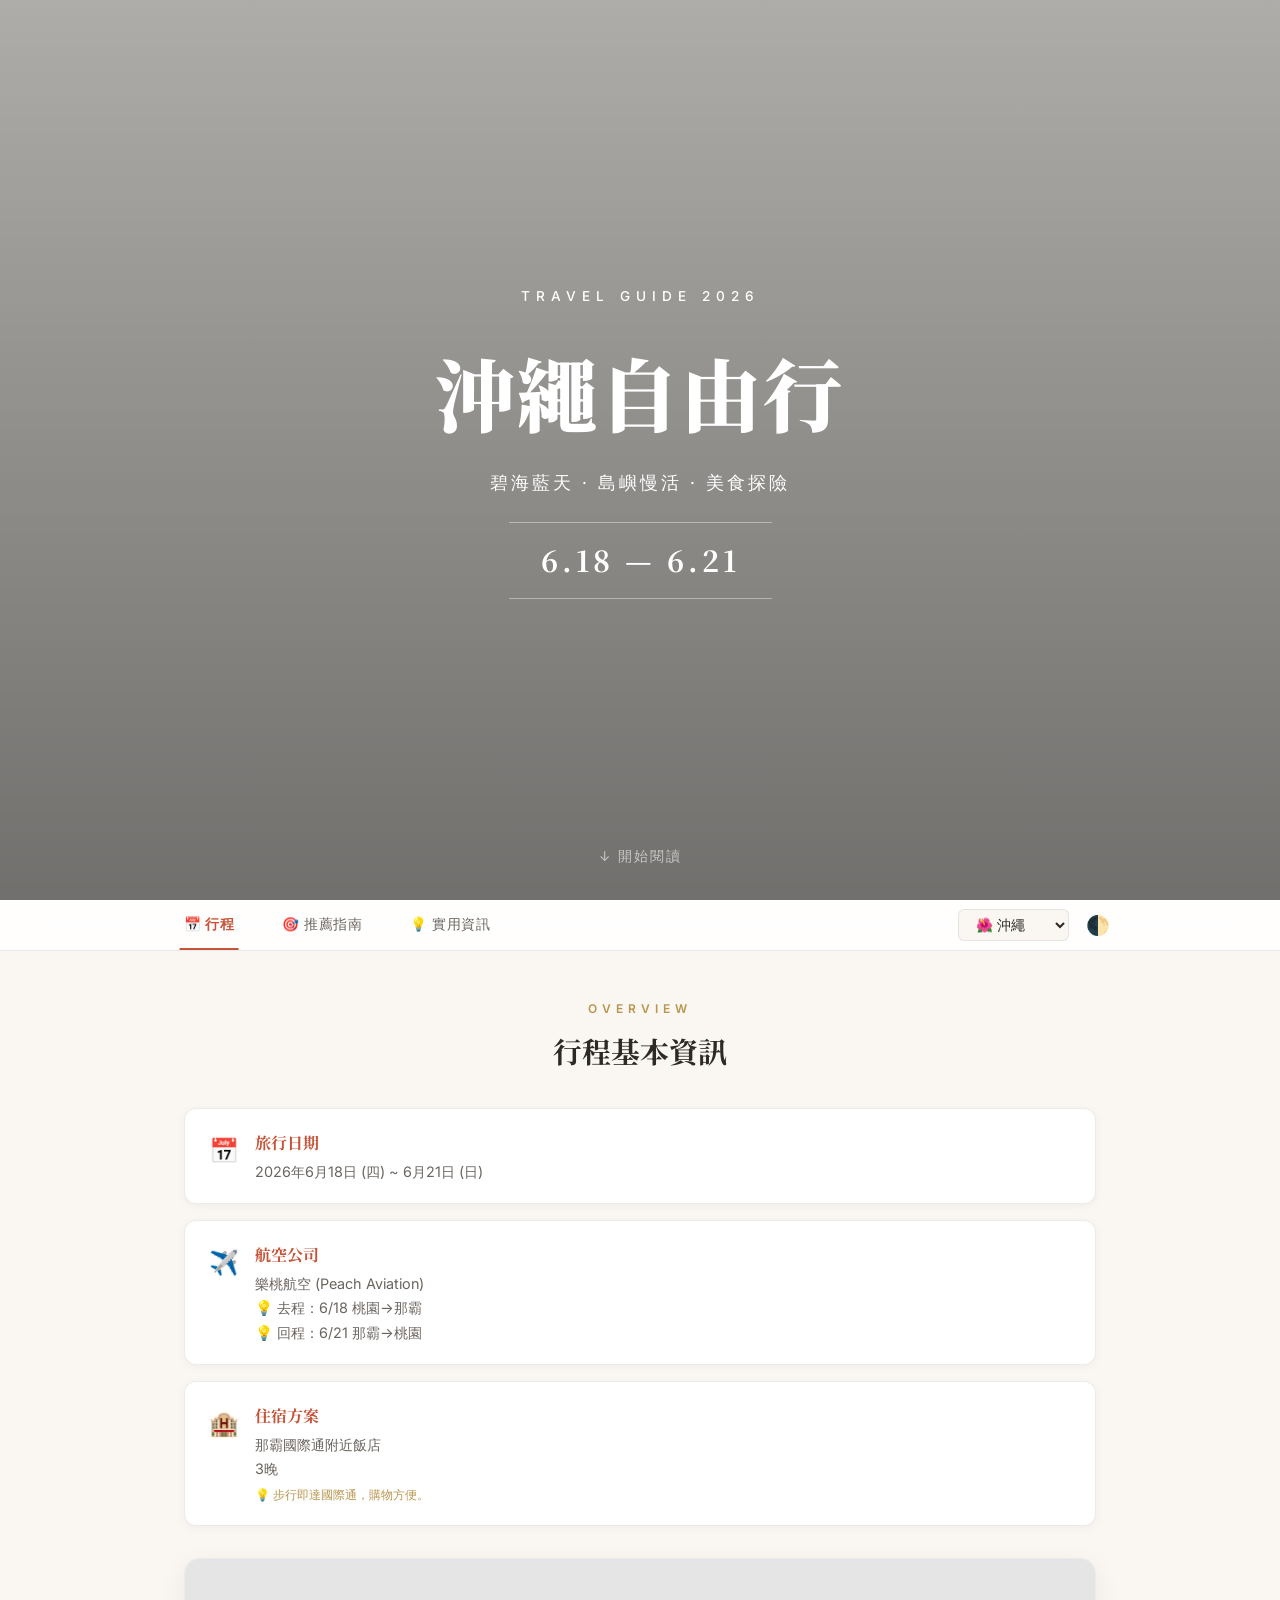
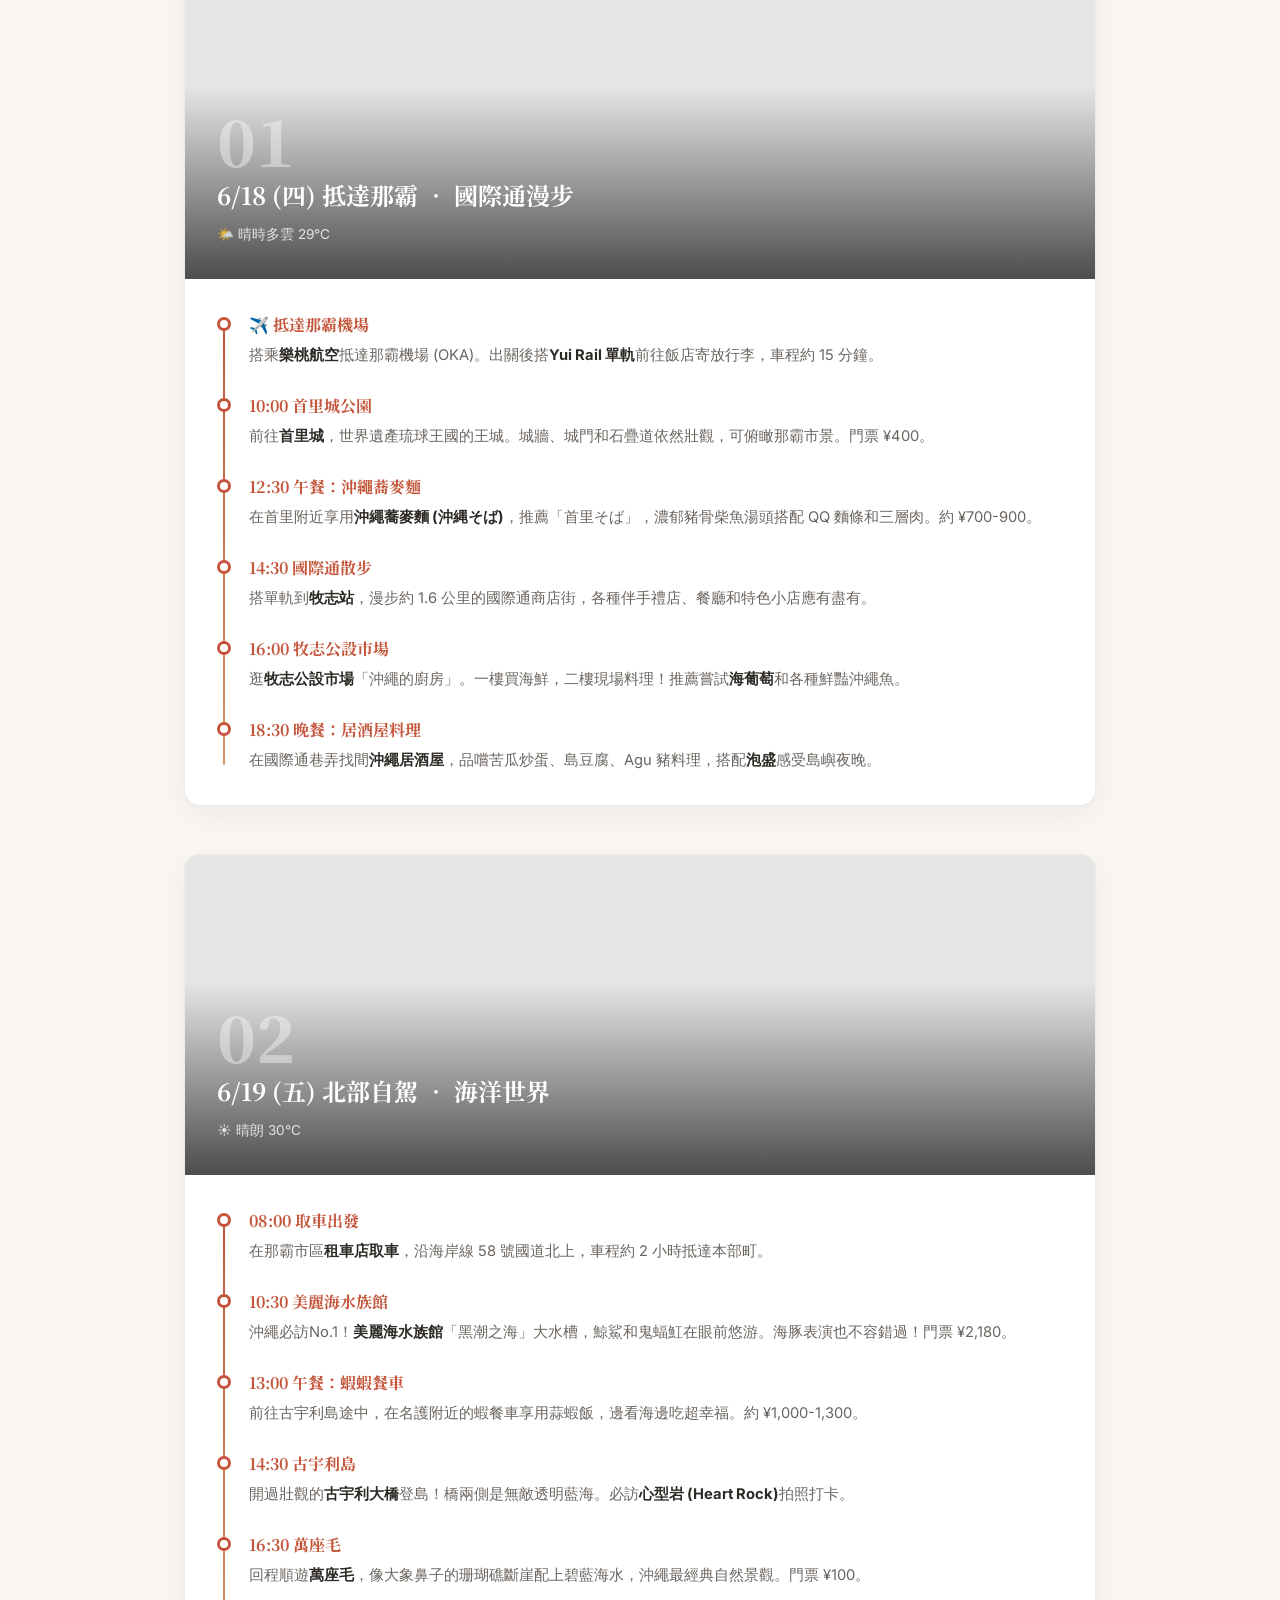
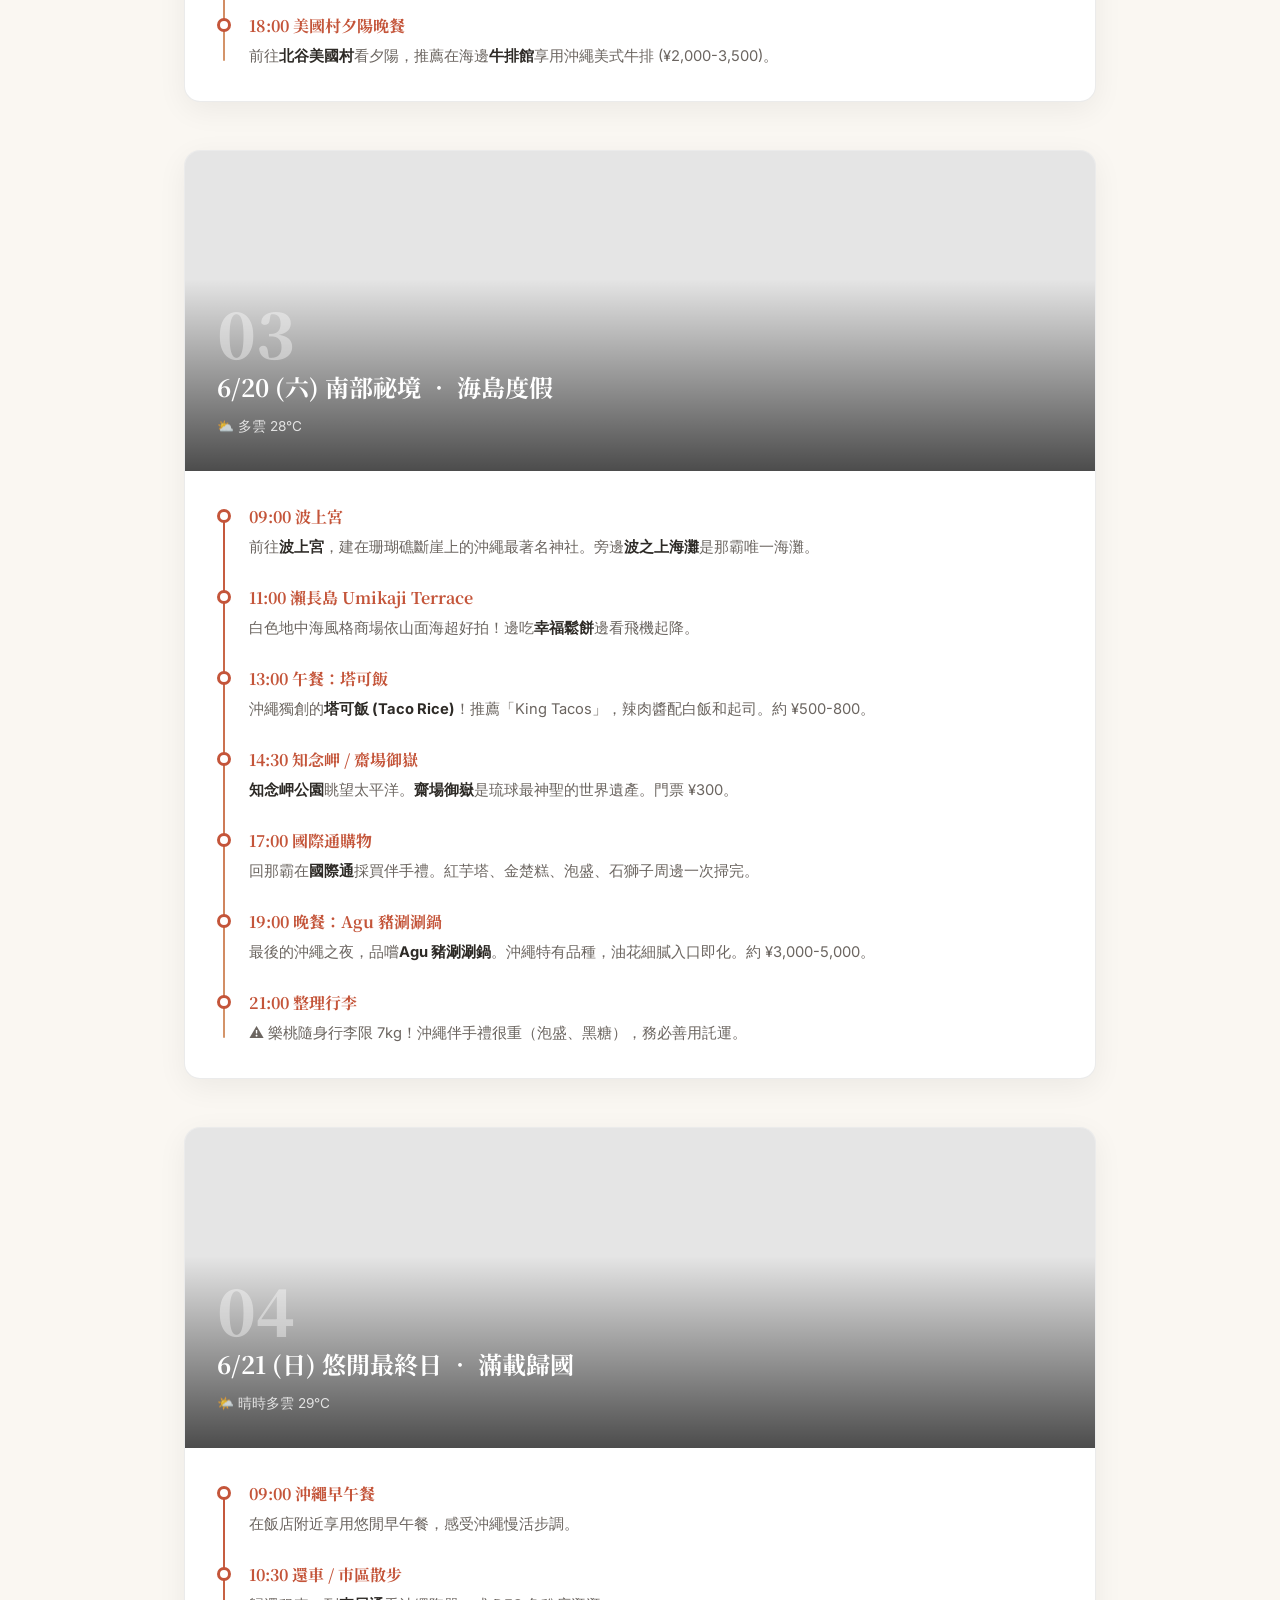
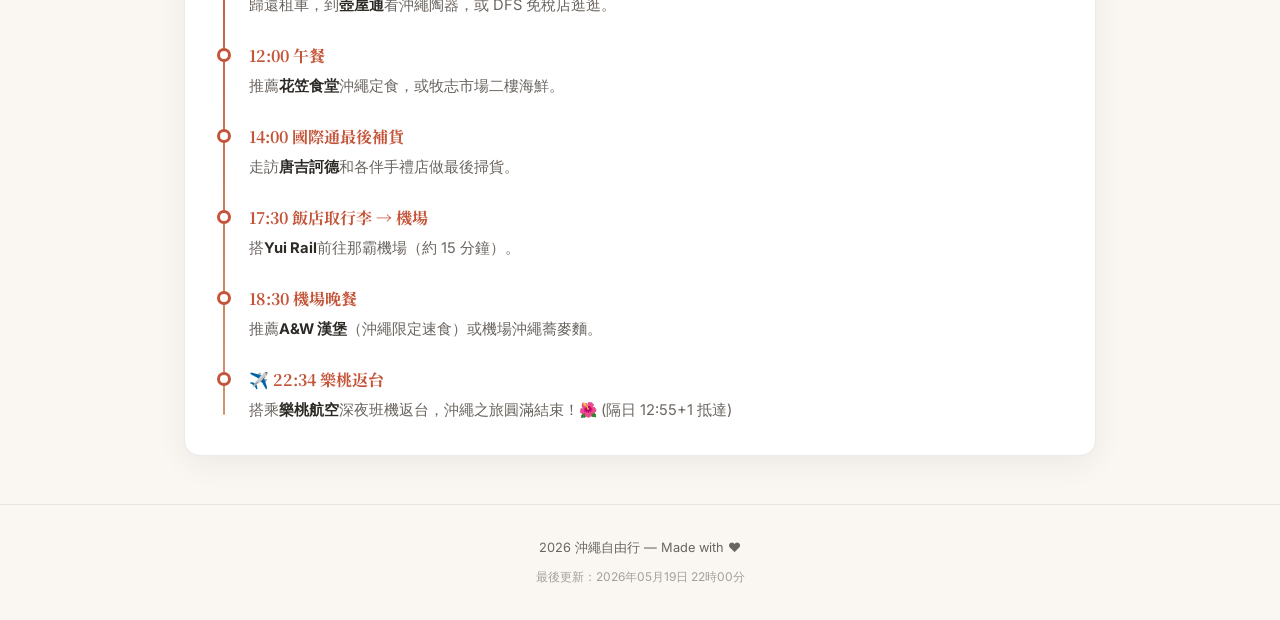
==== commit 806d6b0b: "Add city switcher dropdown to navigate between Okinawa, Tokyo, and Nagoya" ====
--- a/index.html
+++ b/index.html
@@ -23,6 +23,11 @@
     <button class="toc-btn active" onclick="openTab(this,'tab-4days')">📅 行程</button>
     <button class="toc-btn" onclick="openTab(this,'tab-reco')">🎯 推薦指南</button>
     <button class="toc-btn" onclick="openTab(this,'tab-info')">💡 實用資訊</button>
+    <select class="city-switcher" onchange="window.location.href=this.value" aria-label="切換城市">
+      <option value="index.html" selected>🌺 沖繩</option>
+      <option value="tokyo.html">🗼 東京</option>
+      <option value="nagoya.html">🏯 名古屋</option>
+    </select>
     <button class="theme-toggle" onclick="toggleTheme()" aria-label="切換主題">🌓</button>
   </div>
 </nav>
--- a/style.css
+++ b/style.css
@@ -92,8 +92,20 @@
 .toc-btn.active { color:var(--accent); font-weight:600; }
 .toc-btn.active::after { width:60%; }
 .toc-btn:hover { color:var(--accent); }
+.city-switcher {
+  margin-left: auto;
+  margin-right: 0.5rem;
+  padding: 0.4rem 0.8rem;
+  font-family: var(--sans);
+  font-size: 0.85rem;
+  border-radius: 6px;
+  border: 1px solid var(--border);
+  background: var(--bg);
+  color: var(--text);
+  cursor: pointer;
+}
 .theme-toggle {
-  margin-left:auto; padding:0.6rem; font-size:1.2rem; background:none; border:none;
+  padding:0.6rem; font-size:1.2rem; background:none; border:none;
   cursor:pointer; border-radius:50%; transition:.3s;
 }
 .theme-toggle:hover { background:var(--bg2); }
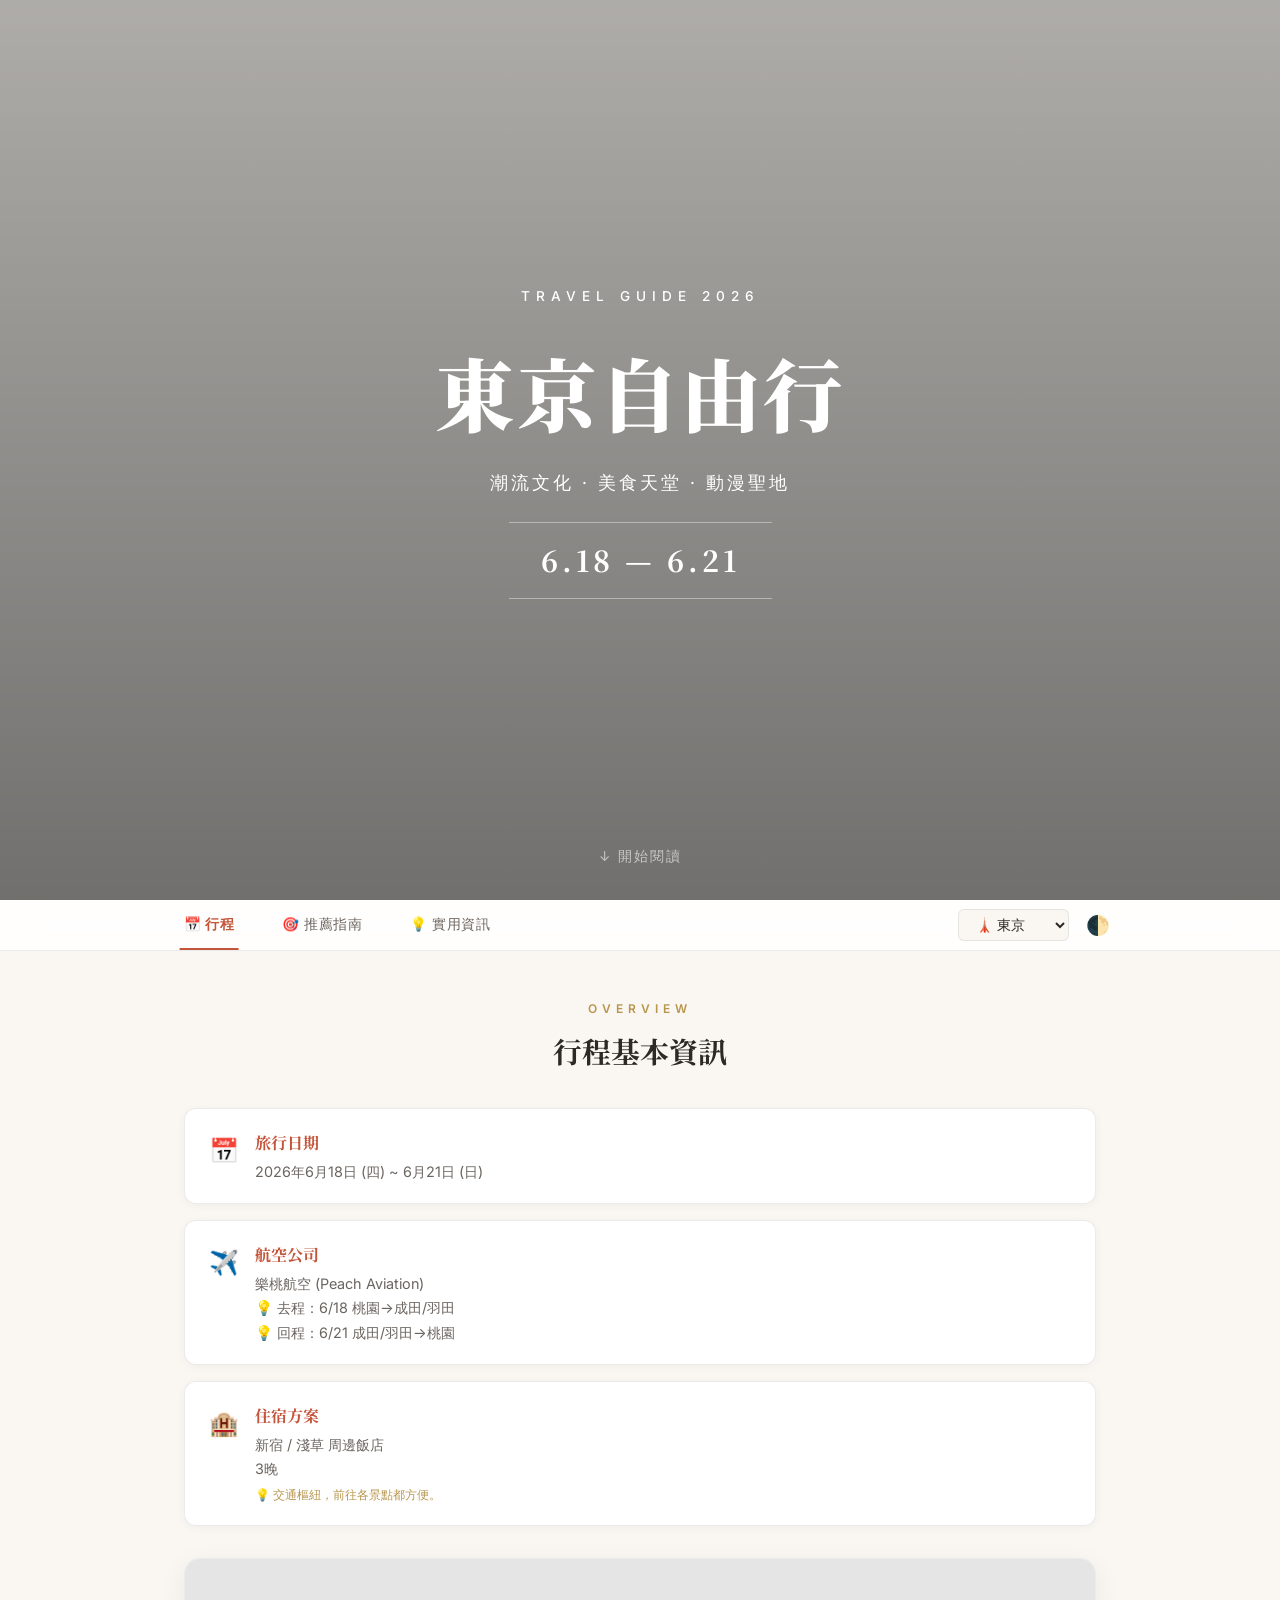
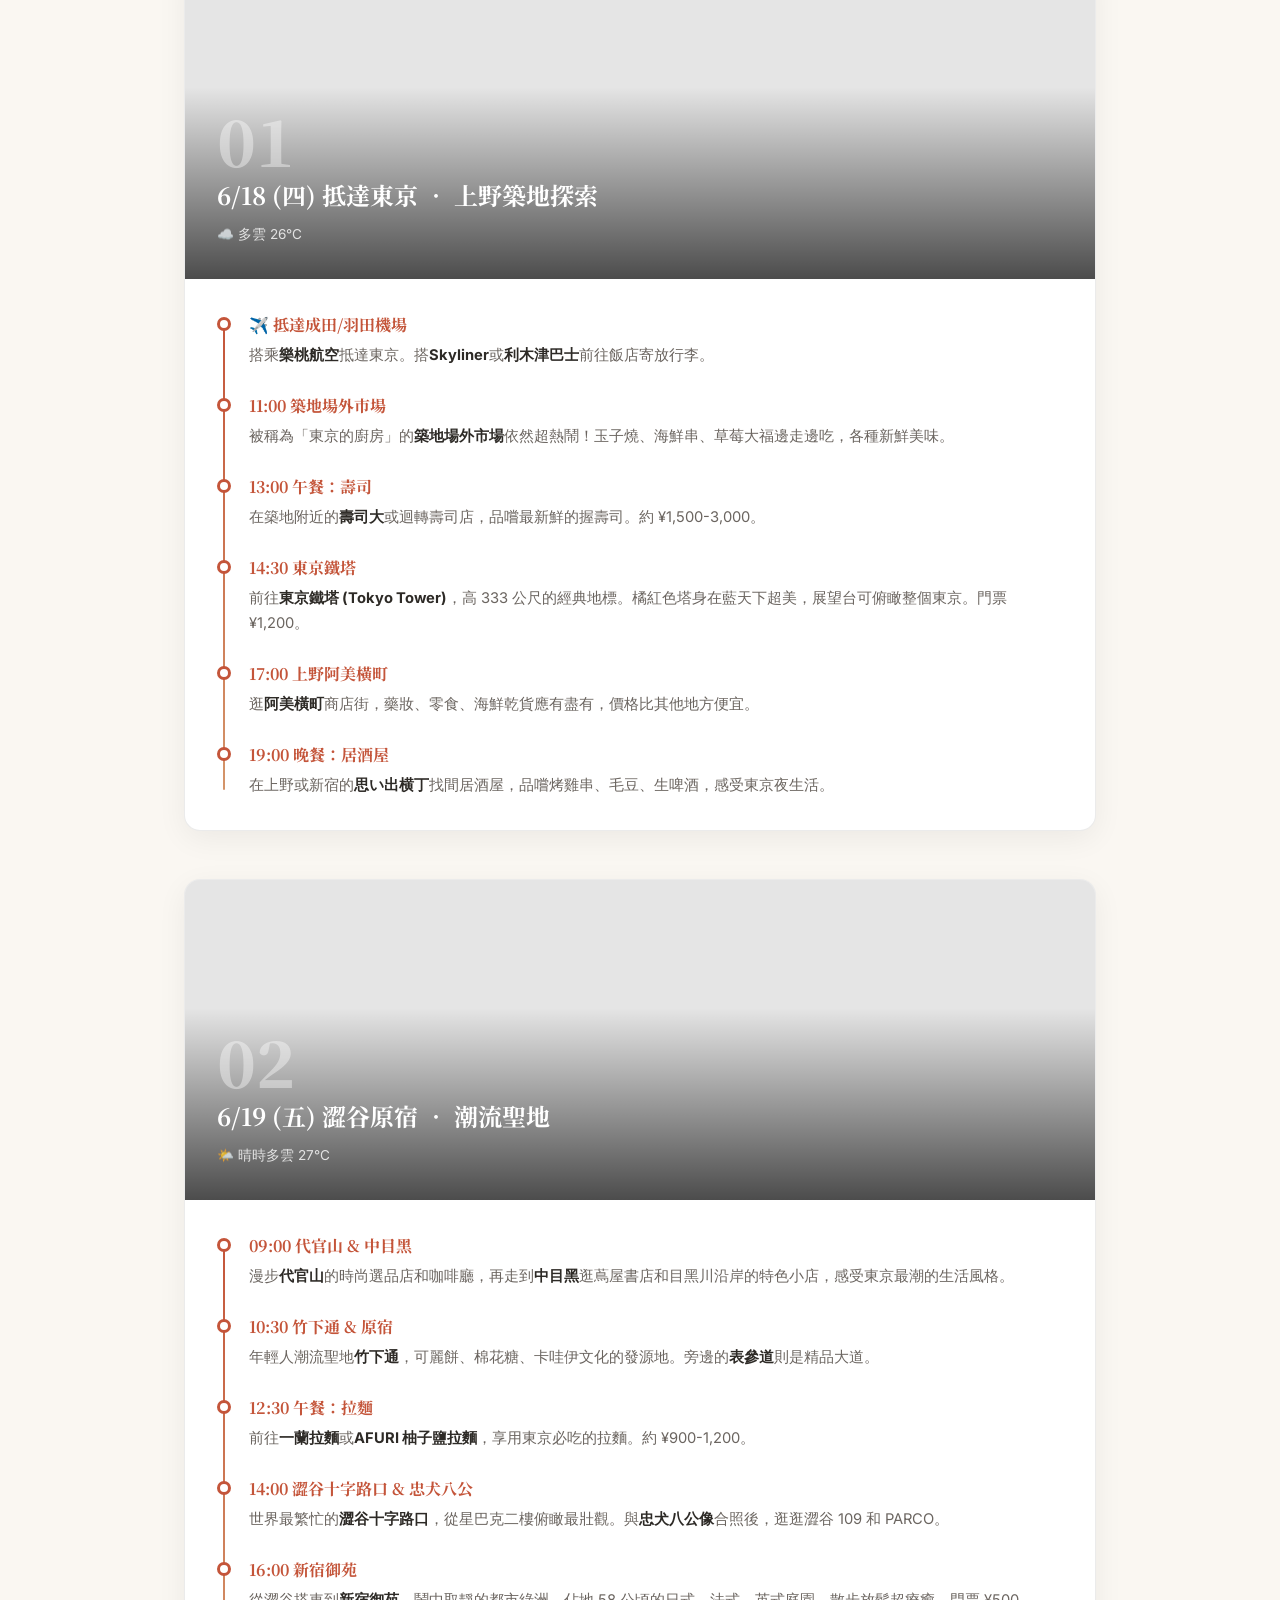
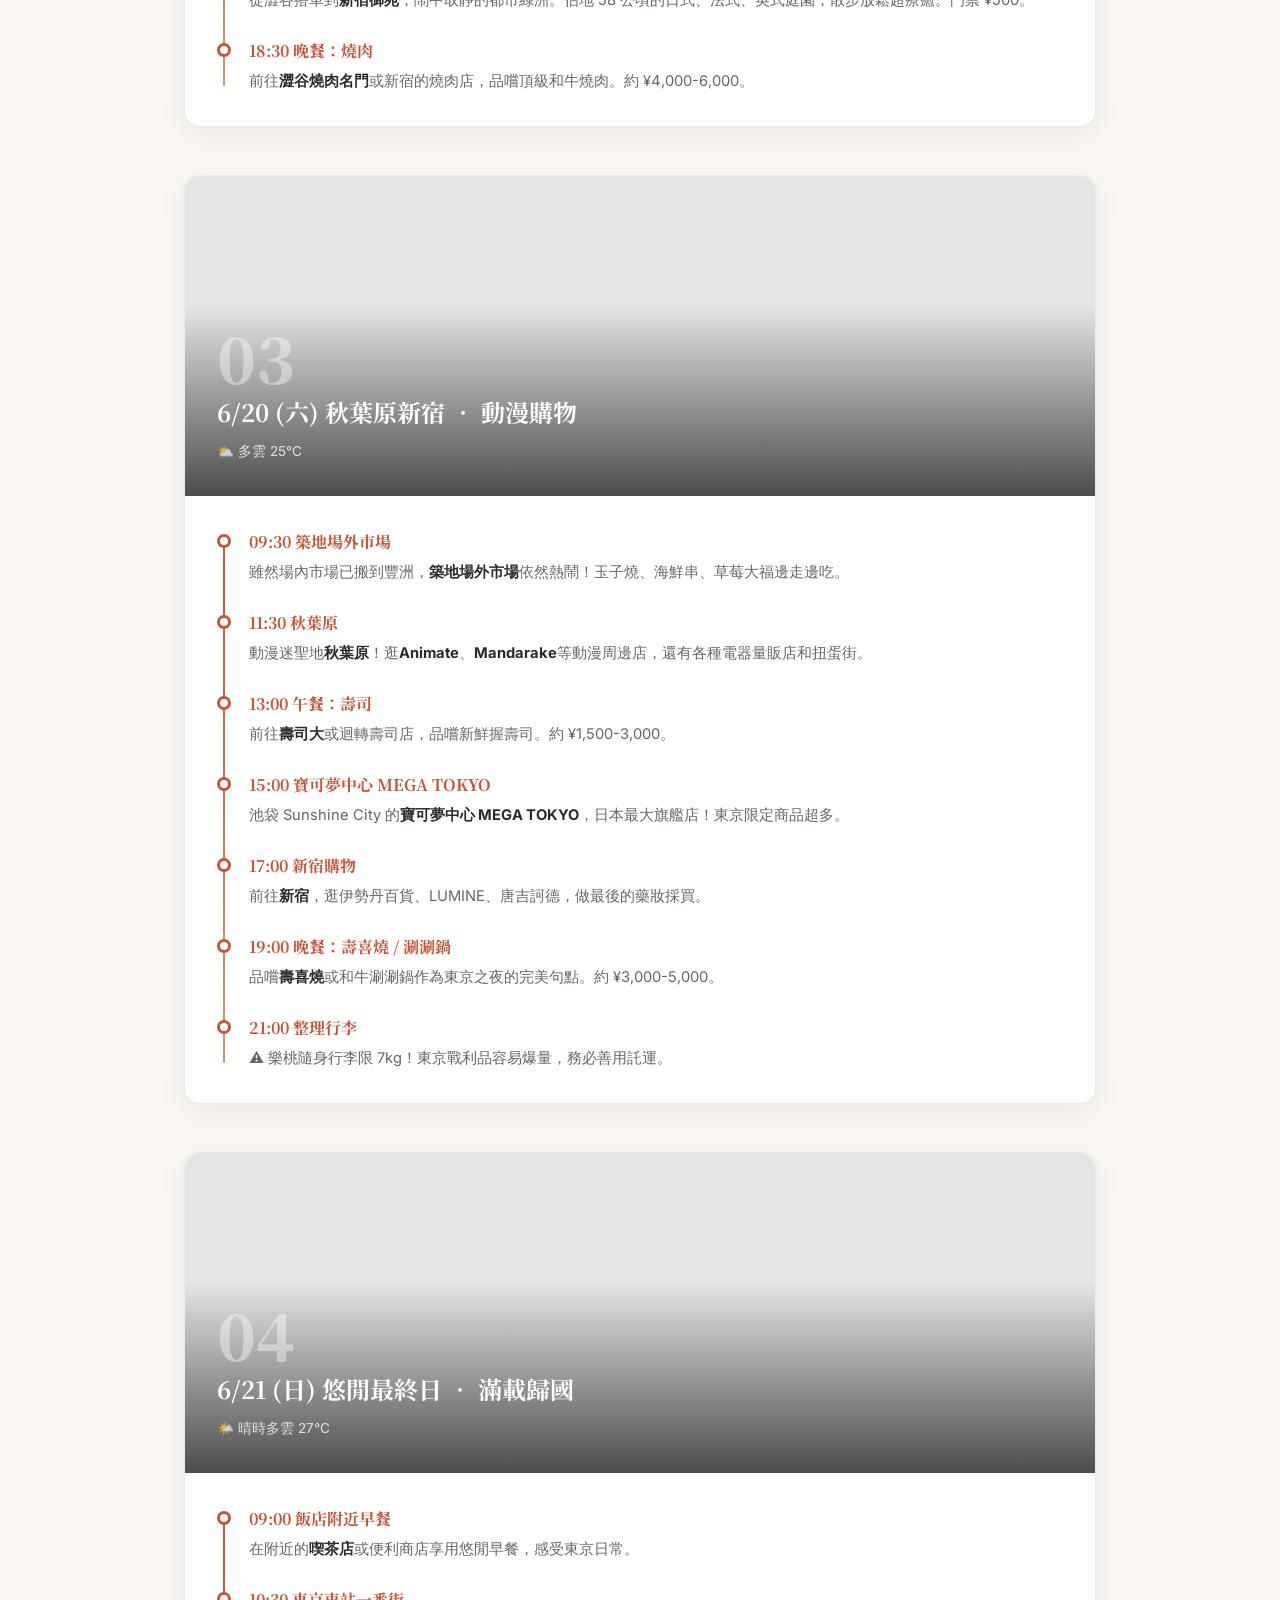
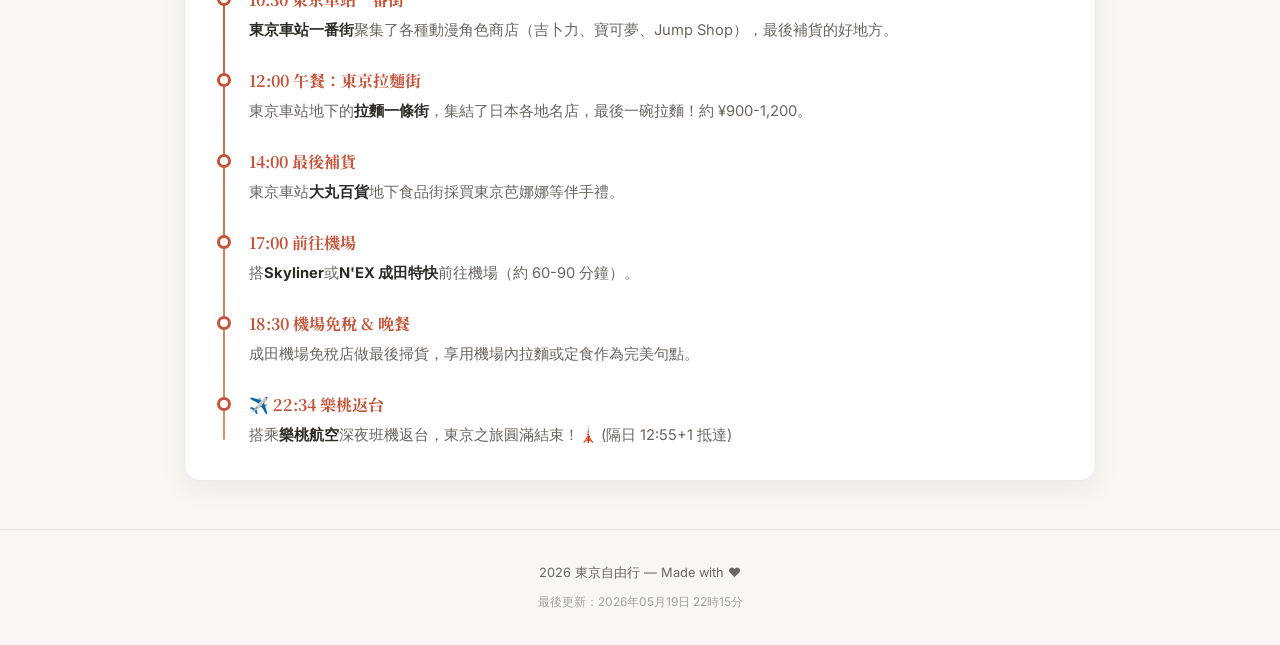
==== commit ec8982d0: "Set dynamic background images for each city and make index.html a redirect hub with Tokyo as default" ====
--- a/index.html
+++ b/index.html
@@ -1,291 +1,24 @@
 <!DOCTYPE html>
 <html lang="zh-TW">
 <head>
-<meta charset="UTF-8">
-<meta name="viewport" content="width=device-width, initial-scale=1.0">
-<title>2026 沖繩自由行行程計畫</title>
-<link href="https://fonts.googleapis.com/css2?family=Noto+Serif+JP:wght@400;700;900&family=Inter:wght@300;400;500;600&display=swap" rel="stylesheet">
-<link rel="stylesheet" href="style.css">
+  <meta charset="UTF-8">
+  <!-- 
+    ========================================================================
+    預設城市切換 (Default City Switcher)
+    若要更改預設首頁的城市，請將下方的 'tokyo.html' 替換為其他城市名稱：
+    - 沖繩: okinawa.html
+    - 東京: tokyo.html
+    - 名古屋: nagoya.html
+    ========================================================================
+  -->
+  <meta http-equiv="refresh" content="0; url=tokyo.html">
+  <title>重新導向中... Redirecting...</title>
+  <script>
+    // JavaScript 重新導向
+    window.location.replace("tokyo.html");
+  </script>
 </head>
 <body>
-<div class="book-cover">
-  <div class="cover-overlay"></div>
-  <div class="cover-content">
-    <p class="cover-label">TRAVEL GUIDE <span data-bind="year"></span></p>
-    <h1>沖繩自由行</h1>
-    <p class="cover-sub" data-bind="slogan"></p>
-    <div class="cover-date" data-bind="coverDate"></div>
-  </div>
-  <a href="#main-content" class="scroll-hint">↓ 開始閱讀</a>
-</div>
-<nav class="toc" id="main-content">
-  <div class="toc-inner">
-    <button class="toc-btn active" onclick="openTab(this,'tab-4days')">📅 行程</button>
-    <button class="toc-btn" onclick="openTab(this,'tab-reco')">🎯 推薦指南</button>
-    <button class="toc-btn" onclick="openTab(this,'tab-info')">💡 實用資訊</button>
-    <select class="city-switcher" onchange="window.location.href=this.value" aria-label="切換城市">
-      <option value="index.html" selected>🌺 沖繩</option>
-      <option value="tokyo.html">🗼 東京</option>
-      <option value="nagoya.html">🏯 名古屋</option>
-    </select>
-    <button class="theme-toggle" onclick="toggleTheme()" aria-label="切換主題">🌓</button>
-  </div>
-</nav>
-<main class="book-body">
-<div id="tab-4days" class="tab-content active">
-<section class="info-chapter">
-  <div class="chapter-header"><span class="ch-label">OVERVIEW</span><h2>行程基本資訊</h2></div>
-  <div class="info-grid">
-    <div class="info-item"><span class="info-icon">📅</span><div><strong>旅行日期</strong><p data-bind="dateRange"></p></div></div>
-    <div class="info-item"><span class="info-icon">✈️</span><div><strong>航空公司</strong><p data-bind="airlineInfo"></p></div></div>
-    <div class="info-item"><span class="info-icon">🏨</span><div><strong>住宿方案</strong><p>那霸國際通附近飯店<br>3晚<br><small>💡 步行即達國際通，購物方便。</small></p></div></div>
-  </div>
-</section>
-<article class="day-chapter">
-  <div class="day-hero" style="background-image:url(https://images.unsplash.com/photo-1590559899731-a382839e5549?auto=format&fit=crop&w=1200&q=80)">
-    <div class="day-hero-overlay"></div>
-    <div class="day-hero-text"><span class="day-num">01</span><h3>6/18 (四) 抵達那霸 ‧ 國際通漫步</h3><span class="day-weather">🌤️ 晴時多雲 29°C</span></div>
-  </div>
-  <div class="day-body"><div class="timeline">
-    <div class="tl-item"><div class="tl-dot"></div><div class="tl-content"><h4>✈️ 抵達那霸機場</h4><p>搭乘<strong>樂桃航空</strong>抵達那霸機場 (OKA)。出關後搭<strong>Yui Rail 單軌</strong>前往飯店寄放行李，車程約 15 分鐘。</p></div></div>
-    <div class="tl-item"><div class="tl-dot"></div><div class="tl-content"><h4>10:00 首里城公園</h4><p>前往<strong>首里城</strong>，世界遺產琉球王國的王城。城牆、城門和石疊道依然壯觀，可俯瞰那霸市景。門票 ¥400。</p></div></div>
-    <div class="tl-item"><div class="tl-dot"></div><div class="tl-content"><h4>12:30 午餐：沖繩蕎麥麵</h4><p>在首里附近享用<strong>沖繩蕎麥麵 (沖縄そば)</strong>，推薦「首里そば」，濃郁豬骨柴魚湯頭搭配 QQ 麵條和三層肉。約 ¥700-900。</p></div></div>
-    <div class="tl-item"><div class="tl-dot"></div><div class="tl-content"><h4>14:30 國際通散步</h4><p>搭單軌到<strong>牧志站</strong>，漫步約 1.6 公里的國際通商店街，各種伴手禮店、餐廳和特色小店應有盡有。</p></div></div>
-    <div class="tl-item"><div class="tl-dot"></div><div class="tl-content"><h4>16:00 牧志公設市場</h4><p>逛<strong>牧志公設市場</strong>「沖繩的廚房」。一樓買海鮮，二樓現場料理！推薦嘗試<strong>海葡萄</strong>和各種鮮豔沖繩魚。</p></div></div>
-    <div class="tl-item"><div class="tl-dot"></div><div class="tl-content"><h4>18:30 晚餐：居酒屋料理</h4><p>在國際通巷弄找間<strong>沖繩居酒屋</strong>，品嚐苦瓜炒蛋、島豆腐、Agu 豬料理，搭配<strong>泡盛</strong>感受島嶼夜晚。</p></div></div>
-  </div></div>
-</article>
-<article class="day-chapter">
-  <div class="day-hero" style="background-image:url(https://images.unsplash.com/photo-1514282401047-d79a71a590e8?auto=format&fit=crop&w=1200&q=80)">
-    <div class="day-hero-overlay"></div>
-    <div class="day-hero-text"><span class="day-num">02</span><h3>6/19 (五) 北部自駕 ‧ 海洋世界</h3><span class="day-weather">☀️ 晴朗 30°C</span></div>
-  </div>
-  <div class="day-body"><div class="timeline">
-    <div class="tl-item"><div class="tl-dot"></div><div class="tl-content"><h4>08:00 取車出發</h4><p>在那霸市區<strong>租車店取車</strong>，沿海岸線 58 號國道北上，車程約 2 小時抵達本部町。</p></div></div>
-    <div class="tl-item"><div class="tl-dot"></div><div class="tl-content"><h4>10:30 美麗海水族館</h4><p>沖繩必訪No.1！<strong>美麗海水族館</strong>「黑潮之海」大水槽，鯨鯊和鬼蝠魟在眼前悠游。海豚表演也不容錯過！門票 ¥2,180。</p></div></div>
-    <div class="tl-item"><div class="tl-dot"></div><div class="tl-content"><h4>13:00 午餐：蝦蝦餐車</h4><p>前往古宇利島途中，在名護附近的蝦餐車享用蒜蝦飯，邊看海邊吃超幸福。約 ¥1,000-1,300。</p></div></div>
-    <div class="tl-item"><div class="tl-dot"></div><div class="tl-content"><h4>14:30 古宇利島</h4><p>開過壯觀的<strong>古宇利大橋</strong>登島！橋兩側是無敵透明藍海。必訪<strong>心型岩 (Heart Rock)</strong>拍照打卡。</p></div></div>
-    <div class="tl-item"><div class="tl-dot"></div><div class="tl-content"><h4>16:30 萬座毛</h4><p>回程順遊<strong>萬座毛</strong>，像大象鼻子的珊瑚礁斷崖配上碧藍海水，沖繩最經典自然景觀。門票 ¥100。</p></div></div>
-    <div class="tl-item"><div class="tl-dot"></div><div class="tl-content"><h4>18:00 美國村夕陽晚餐</h4><p>前往<strong>北谷美國村</strong>看夕陽，推薦在海邊<strong>牛排館</strong>享用沖繩美式牛排 (¥2,000-3,500)。</p></div></div>
-  </div></div>
-</article>
-<article class="day-chapter">
-  <div class="day-hero" style="background-image:url(https://images.unsplash.com/photo-1507525428034-b723cf961d3e?auto=format&fit=crop&w=1200&q=80)">
-    <div class="day-hero-overlay"></div>
-    <div class="day-hero-text"><span class="day-num">03</span><h3>6/20 (六) 南部祕境 ‧ 海島度假</h3><span class="day-weather">⛅ 多雲 28°C</span></div>
-  </div>
-  <div class="day-body"><div class="timeline">
-    <div class="tl-item"><div class="tl-dot"></div><div class="tl-content"><h4>09:00 波上宮</h4><p>前往<strong>波上宮</strong>，建在珊瑚礁斷崖上的沖繩最著名神社。旁邊<strong>波之上海灘</strong>是那霸唯一海灘。</p></div></div>
-    <div class="tl-item"><div class="tl-dot"></div><div class="tl-content"><h4>11:00 瀨長島 Umikaji Terrace</h4><p>白色地中海風格商場依山面海超好拍！邊吃<strong>幸福鬆餅</strong>邊看飛機起降。</p></div></div>
-    <div class="tl-item"><div class="tl-dot"></div><div class="tl-content"><h4>13:00 午餐：塔可飯</h4><p>沖繩獨創的<strong>塔可飯 (Taco Rice)</strong>！推薦「King Tacos」，辣肉醬配白飯和起司。約 ¥500-800。</p></div></div>
-    <div class="tl-item"><div class="tl-dot"></div><div class="tl-content"><h4>14:30 知念岬 / 齋場御嶽</h4><p><strong>知念岬公園</strong>眺望太平洋。<strong>齋場御嶽</strong>是琉球最神聖的世界遺產。門票 ¥300。</p></div></div>
-    <div class="tl-item"><div class="tl-dot"></div><div class="tl-content"><h4>17:00 國際通購物</h4><p>回那霸在<strong>國際通</strong>採買伴手禮。紅芋塔、金楚糕、泡盛、石獅子周邊一次掃完。</p></div></div>
-    <div class="tl-item"><div class="tl-dot"></div><div class="tl-content"><h4>19:00 晚餐：Agu 豬涮涮鍋</h4><p>最後的沖繩之夜，品嚐<strong>Agu 豬涮涮鍋</strong>。沖繩特有品種，油花細膩入口即化。約 ¥3,000-5,000。</p></div></div>
-    <div class="tl-item"><div class="tl-dot"></div><div class="tl-content"><h4>21:00 整理行李</h4><p>⚠️ 樂桃隨身行李限 7kg！沖繩伴手禮很重（泡盛、黑糖），務必善用託運。</p></div></div>
-  </div></div>
-</article>
-<article class="day-chapter">
-  <div class="day-hero" style="background-image:url(https://images.unsplash.com/photo-1509233725247-49e657c54213?auto=format&fit=crop&w=1200&q=80)">
-    <div class="day-hero-overlay"></div>
-    <div class="day-hero-text"><span class="day-num">04</span><h3>6/21 (日) 悠閒最終日 ‧ 滿載歸國</h3><span class="day-weather">🌤️ 晴時多雲 29°C</span></div>
-  </div>
-  <div class="day-body"><div class="timeline">
-    <div class="tl-item"><div class="tl-dot"></div><div class="tl-content"><h4>09:00 沖繩早午餐</h4><p>在飯店附近享用悠閒早午餐，感受沖繩慢活步調。</p></div></div>
-    <div class="tl-item"><div class="tl-dot"></div><div class="tl-content"><h4>10:30 還車 / 市區散步</h4><p>歸還租車，到<strong>壺屋通</strong>看沖繩陶器，或 DFS 免稅店逛逛。</p></div></div>
-    <div class="tl-item"><div class="tl-dot"></div><div class="tl-content"><h4>12:00 午餐</h4><p>推薦<strong>花笠食堂</strong>沖繩定食，或牧志市場二樓海鮮。</p></div></div>
-    <div class="tl-item"><div class="tl-dot"></div><div class="tl-content"><h4>14:00 國際通最後補貨</h4><p>走訪<strong>唐吉訶德</strong>和各伴手禮店做最後掃貨。</p></div></div>
-    <div class="tl-item"><div class="tl-dot"></div><div class="tl-content"><h4>17:30 飯店取行李 → 機場</h4><p>搭<strong>Yui Rail</strong>前往那霸機場（約 15 分鐘）。</p></div></div>
-    <div class="tl-item"><div class="tl-dot"></div><div class="tl-content"><h4>18:30 機場晚餐</h4><p>推薦<strong>A&amp;W 漢堡</strong>（沖繩限定速食）或機場沖繩蕎麥麵。</p></div></div>
-    <div class="tl-item"><div class="tl-dot"></div><div class="tl-content"><h4>✈️ 22:34 樂桃返台</h4><p>搭乘<strong>樂桃航空</strong>深夜班機返台，沖繩之旅圓滿結束！🌺 (隔日 12:55+1 抵達)</p></div></div>
-  </div></div>
-</article>
-</div>
-<div id="tab-reco" class="tab-content">
-<div class="mini-tabs" style="justify-content:center; margin-bottom:0.5rem;">
-  <button class="mini-tab-btn active" onclick="openMiniTab(this, 'reco-food', 'reco-sub')">🍜 美食</button>
-  <button class="mini-tab-btn" onclick="openMiniTab(this, 'reco-spots', 'reco-sub')">📍 景點</button>
-  <button class="mini-tab-btn" onclick="openMiniTab(this, 'reco-gifts', 'reco-sub')">🎁 伴手禮</button>
-</div>
-<div id="reco-food" class="mini-tab-content reco-sub-content active">
-<section class="reco-chapter">
-  <div class="chapter-header"><span class="ch-label">GOURMET</span><h2>沖繩必吃美食推薦</h2></div>
-  <div class="reco-grid">
-    <div class="reco-card"><img src="https://images.unsplash.com/photo-1552611052-33e04de081de?auto=format&fit=crop&w=600&q=80" alt="沖繩蕎麥麵"><div class="reco-body"><h4>沖繩蕎麥麵 (沖縄そば)</h4><p class="reco-where">📍 首里そば / 岸本食堂</p><p>小麥粉製的Q彈粗麵，搭配豬骨柴魚高湯與滷三層肉，沖繩靈魂麵食。約 ¥700-900。</p></div></div>
-    <div class="reco-card"><img src="https://images.unsplash.com/photo-1565299624946-b28f40a0ae38?auto=format&fit=crop&w=600&q=80" alt="塔可飯"><div class="reco-body"><h4>塔可飯 (Taco Rice)</h4><p class="reco-where">📍 King Tacos / Charlie's</p><p>沖繩獨創美墨日混血料理！辣肉醬、生菜、起司鋪在白飯上，份量十足。約 ¥500-800。</p></div></div>
-    <div class="reco-card"><img src="https://images.unsplash.com/photo-1627909384501-c637fa9bfa11?auto=format&fit=crop&w=600&q=80" alt="苦瓜炒蛋"><div class="reco-body"><h4>苦瓜炒蛋 (ゴーヤーチャンプルー)</h4><p class="reco-where">📍 各家居酒屋 / 花笠食堂</p><p>沖繩最經典家常菜，清脆微苦的苦瓜與島豆腐、豬肉、雞蛋拌炒。約 ¥600-900。</p></div></div>
-    <div class="reco-card"><img src="https://images.unsplash.com/photo-1544025162-d76694265947?auto=format&fit=crop&w=600&q=80" alt="Agu豬"><div class="reco-body"><h4>Agu 豬涮涮鍋</h4><p class="reco-where">📍 百年古家 大家 / 恩納村</p><p>沖繩特有黑豬「Agu 豬」，肉質軟嫩、油脂清甜。涮涮鍋或燒肉都極品。約 ¥3,000-5,000。</p></div></div>
-    <div class="reco-card"><img src="https://images.unsplash.com/photo-1618841557871-b4664fbf0cb3?auto=format&fit=crop&w=600&q=80" alt="海葡萄"><div class="reco-body"><h4>海葡萄</h4><p class="reco-where">📍 牧志公設市場 / 居酒屋</p><p>「綠色魚子醬」，咬下去有啵啵爆漿口感，帶有大海鹹鮮味，沾醋醬油最棒。約 ¥500-800。</p></div></div>
-    <div class="reco-card"><img src="https://images.unsplash.com/photo-1553621042-f6e147245754?auto=format&fit=crop&w=600&q=80" alt="牛排"><div class="reco-body"><h4>美式牛排</h4><p class="reco-where">📍 傑克牛排館 / 美國村</p><p>受美軍文化影響，沖繩有吃牛排當宵夜的習慣。鐵板牛排配 A1 醬，肉食控必吃。約 ¥2,000-4,000。</p></div></div>
-    <div class="reco-card"><img src="https://images.unsplash.com/photo-1570197781417-0a82375c9371?auto=format&fit=crop&w=600&q=80" alt="Blue Seal"><div class="reco-body"><h4>Blue Seal 冰淇淋</h4><p class="reco-where">📍 國際通 / 美國村 / 到處都有</p><p>沖繩限定口味：紅芋、鹽金楚糕、香檸(Shikuwasa)。約 ¥300-500。</p></div></div>
-    <div class="reco-card"><img src="https://images.unsplash.com/photo-1605333396914-239bd010ce1d?auto=format&fit=crop&w=600&q=80" alt="沙翁"><div class="reco-body"><h4>沙翁 (サーターアンダギー)</h4><p class="reco-where">📍 牧志市場 / 步(あゆみ)</p><p>沖繩傳統炸點心，外酥內軟，有黑糖、紅芋等口味。約 ¥100-200/顆。</p></div></div>
-    <div class="reco-card"><img src="https://images.unsplash.com/photo-1580959419139-4d691ee9eb24?auto=format&fit=crop&w=600&q=80" alt="天婦羅"><div class="reco-body"><h4>沖繩天婦羅</h4><p class="reco-where">📍 奧武島 / 國際通周邊</p><p>麵衣較厚且有調味，像熱狗球。推薦魚肉和花枝口味。約 ¥100-200/個。</p></div></div>
-    <div class="reco-card"><img src="https://images.unsplash.com/photo-1627308595229-7830f5c90683?auto=format&fit=crop&w=600&q=80" alt="泡盛"><div class="reco-body"><h4>泡盛 (Awamori)</h4><p class="reco-where">📍 各大居酒屋 / 專賣店</p><p>沖繩特有蒸餾酒，用泰國米和黑麴菌釀造，搭配海葡萄絕配！約 ¥500/杯。</p></div></div>
-  </div>
-</section>
-</div>
-<div id="reco-spots" class="mini-tab-content reco-sub-content">
-<section class="reco-chapter">
-  <div class="chapter-header"><span class="ch-label">SPOTS</span><h2>推薦景點精選</h2></div>
-  <div class="reco-grid">
-    <div class="reco-card"><img src="https://images.unsplash.com/photo-1582967788606-a171c1080cb0?auto=format&fit=crop&w=600&q=80" alt="水族館"><div class="reco-body"><h4>美麗海水族館</h4><p class="reco-where">📍 北部 本部町</p><p>世界最大級水槽「黑潮之海」，巨大鯨鯊和鬼蝠魟悠游眼前。門票 ¥2,180。</p></div></div>
-    <div class="reco-card"><img src="https://images.unsplash.com/photo-1590559899731-a382839e5549?auto=format&fit=crop&w=600&q=80" alt="首里城"><div class="reco-body"><h4>首里城公園</h4><p class="reco-where">📍 那霸市 首里站</p><p>琉球王國世界文化遺產，正殿正進行公開復原，城牆與城門依然壯麗。門票 ¥400。</p></div></div>
-    <div class="reco-card"><img src="https://images.unsplash.com/photo-1600868843232-a9e96196ff36?auto=format&fit=crop&w=600&q=80" alt="古宇利島"><div class="reco-body"><h4>古宇利島</h4><p class="reco-where">📍 北部 今歸仁村</p><p>「戀之島」，開過古宇利大橋享受頂級透明藍海，心型岩必拍。</p></div></div>
-    <div class="reco-card"><img src="https://images.unsplash.com/photo-1559803859-968600115000?auto=format&fit=crop&w=600&q=80" alt="美國村"><div class="reco-body"><h4>北谷美國村</h4><p class="reco-where">📍 中部 北谷町</p><p>濃郁美式西海岸風情，色彩鮮豔建築、無數小店與看海咖啡廳，黃昏最美。</p></div></div>
-    <div class="reco-card"><img src="https://images.unsplash.com/photo-1542052125323-e69ad37a47c2?auto=format&fit=crop&w=600&q=80" alt="國際通"><div class="reco-body"><h4>國際通</h4><p class="reco-where">📍 那霸 縣廳前站/牧志站</p><p>「奇蹟的一英里」，土產店、餐廳、藥妝店到百貨一應俱全。</p></div></div>
-    <div class="reco-card"><img src="https://images.unsplash.com/photo-1579709325988-82ab8140cb43?auto=format&fit=crop&w=600&q=80" alt="萬座毛"><div class="reco-body"><h4>萬座毛</h4><p class="reco-where">📍 中部 恩納村</p><p>大象鼻子形狀的珊瑚礁斷崖，欣賞東海夕陽的絕佳景點。門票 ¥100。</p></div></div>
-    <div class="reco-card"><img src="https://images.unsplash.com/photo-1510414842594-a61c69b5ae57?auto=format&fit=crop&w=600&q=80" alt="瀨長島"><div class="reco-body"><h4>瀨長島 Umikaji Terrace</h4><p class="reco-where">📍 南部 (近機場)</p><p>「沖繩小希臘」，白色階梯建築面朝大海，可近距離看飛機起降。</p></div></div>
-    <div class="reco-card"><img src="https://images.unsplash.com/photo-1551632811-561732d1e306?auto=format&fit=crop&w=600&q=80" alt="青之洞窟"><div class="reco-body"><h4>真榮田岬 青之洞窟</h4><p class="reco-where">📍 中部 恩納村</p><p>浮潛聖地！洞窟內海水反射出神祕藍光，參加體驗團即可輕鬆飽覽。</p></div></div>
-    <div class="reco-card"><img src="https://images.unsplash.com/photo-1627308595229-7830f5c90683?auto=format&fit=crop&w=600&q=80" alt="波上宮"><div class="reco-body"><h4>波上宮</h4><p class="reco-where">📍 那霸市區</p><p>建在珊瑚礁懸崖上的琉球八社之首，旁邊是那霸唯一海水浴場。</p></div></div>
-    <div class="reco-card"><img src="https://images.unsplash.com/photo-1613771404784-3a5686aa2be3?auto=format&fit=crop&w=600&q=80" alt="福木林道"><div class="reco-body"><h4>備瀨福木林道</h4><p class="reco-where">📍 北部 (水族館旁)</p><p>數千棵福木形成天然綠色隧道，陽光灑落時夢幻。適合租腳踏車悠閒騎行。</p></div></div>
-  </div>
-</section>
-</div>
-<div id="reco-gifts" class="mini-tab-content reco-sub-content">
-<section class="reco-chapter">
-  <div class="chapter-header"><span class="ch-label">SOUVENIRS</span><h2>推薦伴手禮必買</h2></div>
-  <div class="reco-grid">
-    <div class="reco-card"><img src="https://images.unsplash.com/photo-1558961363-fa8fdf82db35?auto=format&fit=crop&w=600&q=80" alt="紅芋塔"><div class="reco-body"><h4>御菓子御殿 紅芋塔</h4><p class="reco-where">📍 國際通 / 機場</p><p>沖繩最經典伴手禮！使用紅芋製成，甜度適中。送辦公室絕對不出錯。約 ¥1,000-1,500。</p></div></div>
-    <div class="reco-card"><img src="https://images.unsplash.com/photo-1509440159596-0249088772ff?auto=format&fit=crop&w=600&q=80" alt="金楚糕"><div class="reco-body"><h4>雪鹽金楚糕 (ちんすこう)</h4><p class="reco-where">📍 國際通 / 機場 / 超市</p><p>琉球傳統點心，酥脆短餅乾口感。推薦加入宮古島雪鹽的版本。約 ¥600-1,000。</p></div></div>
-    <div class="reco-card"><img src="https://images.unsplash.com/photo-1606312619070-d48b4c652a52?auto=format&fit=crop&w=600&q=80" alt="黑糖"><div class="reco-body"><h4>沖繩黑糖</h4><p class="reco-where">📍 各大超市 / 伴手禮店</p><p>富含礦物質，有純黑糖塊，也有堅果、花生口味黑糖零食。約 ¥300-800。</p></div></div>
-    <div class="reco-card"><img src="https://images.unsplash.com/photo-1600880292203-757bb62b4baf?auto=format&fit=crop&w=600&q=80" alt="辣油"><div class="reco-body"><h4>石垣島辣油</h4><p class="reco-where">📍 伴手禮店 / 驚安殿堂</p><p>超人氣調味料！蒜香和辛香料層次感，拌麵配飯超提味。約 ¥1,000。</p></div></div>
-    <div class="reco-card"><img src="https://images.unsplash.com/photo-1528698827591-e19cef791f71?auto=format&fit=crop&w=600&q=80" alt="風獅爺"><div class="reco-body"><h4>風獅爺 (Shisa) 陶器</h4><p class="reco-where">📍 國際通 / 壺屋通</p><p>沖繩守護神，買一對擺在家裡祈求平安又能裝飾。價格不等。</p></div></div>
-    <div class="reco-card"><img src="https://images.unsplash.com/photo-1596462502278-27bfdc403348?auto=format&fit=crop&w=600&q=80" alt="面膜"><div class="reco-body"><h4>LuLuLun 沖繩限定面膜</h4><p class="reco-where">📍 藥妝店 / 伴手禮店</p><p>有苦瓜、扶桑花、香檬等限定口味，適合分送女性朋友。約 ¥1,600。</p></div></div>
-    <div class="reco-card"><img src="https://images.unsplash.com/photo-1509042239860-f550ce710b93?auto=format&fit=crop&w=600&q=80" alt="35咖啡"><div class="reco-body"><h4>35 COFFEE</h4><p class="reco-where">📍 機場 / 單軌車站</p><p>用風化珊瑚烘焙的特色咖啡，部分收益用於珊瑚復育。約 ¥1,000。</p></div></div>
-    <div class="reco-card"><img src="https://images.unsplash.com/photo-1627308595229-7830f5c90683?auto=format&fit=crop&w=600&q=80" alt="泡盛"><div class="reco-body"><h4>迷你泡盛酒</h4><p class="reco-where">📍 國際通酒專賣店 / 機場</p><p>造型可愛的小瓶裝泡盛，或琉球玻璃瓶款式，送酒友最適合。約 ¥500-1,500。</p></div></div>
-    <div class="reco-card"><img src="https://images.unsplash.com/photo-1504674900247-0877df9cc836?auto=format&fit=crop&w=600&q=80" alt="海鹽"><div class="reco-body"><h4>沖繩海鹽 (ぬちまーす)</h4><p class="reco-where">📍 超市 / 機場</p><p>宮古島產的高級海鹽，礦物質含量世界紀錄。送料理愛好者超有品味。約 ¥500-1,000。</p></div></div>
-    <div class="reco-card"><img src="https://images.unsplash.com/photo-1523381210434-271e8be1f52b?auto=format&fit=crop&w=600&q=80" alt="T-shirt"><div class="reco-body"><h4>沖繩風 T-shirt</h4><p class="reco-where">📍 國際通服飾店</p><p>印有 Orion 啤酒 Logo 或苦瓜圖案的T-shirt，充滿度假風情。約 ¥2,000-3,000。</p></div></div>
-  </div>
-</section>
-</div>
-</div>
-<div id="tab-info" class="tab-content">
-<section class="tips-chapter">
-  <div class="chapter-header"><span class="ch-label">BUDGET</span><h2>沖繩 <span data-bind="totalDays"></span>天<span data-bind="totalNights"></span>夜 預算估算 (單人)</h2></div>
-  <p class="budget-intro">此為以「自駕、舒適度假」為前提的預算估算，皆以台幣 (TWD) 計算：</p>
-  <div class="budget-grid">
-    <div class="budget-card"><div class="budget-icon">✈️</div><h4>來回機票</h4><div class="budget-amount">$8,000 - $12,000</div><p>樂桃航空，含託運行李</p></div>
-    <div class="budget-card"><div class="budget-icon">🏨</div><h4>住宿 (<span data-bind="totalNights"></span>晚)</h4><div class="budget-amount">$4,500 - $6,000</div><p>單人約 $1,500-$2,000/晚</p></div>
-    <div class="budget-card"><div class="budget-icon">🚗</div><h4>交通與租車</h4><div class="budget-amount">$3,000 - $4,000</div><p>4人分攤租車費、油錢、高速、單軌</p></div>
-    <div class="budget-card"><div class="budget-icon">🥩</div><h4>飲食費 (<span data-bind="totalDays"></span>天)</h4><div class="budget-amount">$5,000 - $7,000</div><p>含Agu豬、牛排、居酒屋、海鮮</p></div>
-    <div class="budget-card"><div class="budget-icon">🎫</div><h4>門票與娛樂</h4><div class="budget-amount">$1,000 - $1,500</div><p>美麗海水族館、首里城等</p></div>
-    <div class="budget-card total"><div class="budget-icon">🌟</div><h4>總計 (不含購物)</h4><div class="budget-amount">約 $21,500 - $30,500</div><p>準備 $25,000 左右即可享受充實沖繩之旅！</p></div>
-  </div>
-  <p class="budget-note">💡 購物金因人而異，建議另外抓 $5,000 - $10,000 以上的藥妝伴手禮預算。</p>
-</section>
-<section class="tips-chapter">
-  <div class="chapter-header"><span class="ch-label">TIPS</span><h2>旅行實用小提示</h2></div>
-  <div class="tips-grid">
-    <div class="tip-card"><div class="tip-icon">🚗</div><h4>租車自駕準備</h4><p>務必攜帶<strong>台灣駕照正本</strong>與<strong>駕照日文譯本</strong>（至監理所辦理，不是國際駕照）。沖繩為右駕，請小心駕駛。</p></div>
-    <div class="tip-card"><div class="tip-icon">🎒</div><h4>登機行李策略</h4><p>樂桃提供 7 公斤手提行李。7kg 非常容易超重，<strong>回程強烈建議加購託運行李</strong>。</p></div>
-    <div class="tip-card"><div class="tip-icon">☀️</div><h4>防曬與天氣</h4><p>沖繩紫外線極強！6月已是炎夏，請準備高係數防曬乳、太陽眼鏡與帽子。下海建議用<strong>海洋友善防曬乳</strong>。</p></div>
-    <div class="tip-card"><div class="tip-icon">💳</div><h4>支付方式</h4><p>部分傳統市場或小吃店仍<strong>只收現金</strong>，建議多換一些日幣現鈔。</p></div>
-    <div class="tip-card"><div class="tip-icon">🛒</div><h4>免稅與購物</h4><p>購物滿 5,000 日圓即可免稅，記得攜帶<strong>實體護照</strong>。國際通藥妝店可多比價。</p></div>
-  </div>
-</section>
-<section class="tips-chapter">
-  <div class="chapter-header"><span class="ch-label">TRANSPORT</span><h2>那霸機場 ⇌ 市區交通規劃</h2></div>
-  <div class="transport-grid" style="display: grid; grid-template-columns: repeat(auto-fit, minmax(250px, 1fr)); gap: 15px;">
-    <div class="transport-card" style="border: 2px solid #e06c75; position: relative;">
-      <span style="position: absolute; top: -10px; right: -10px; background: #e06c75; color: white; padding: 2px 8px; border-radius: 12px; font-size: 0.8rem; font-weight: bold;">市區首選</span>
-      <h4>🚝 單軌電車 (Yui Rail)</h4>
-      <div class="price" style="color: #e06c75;">約 ¥270-300 / 最穩不塞車</div>
-      <ul>
-        <li><strong>優點：</strong>機場直通，15 分鐘到國際通。</li>
-        <li><strong>缺點：</strong>離車站遠的飯店推行李較辛苦。</li>
-        <li><strong>總評：</strong>⭐ 住國際通附近的最佳選擇。</li>
-      </ul>
-    </div>
-    <div class="transport-card">
-      <h4>🚕 計程車</h4>
-      <div class="price">約 ¥1,500-2,000 / 車</div>
-      <ul>
-        <li><strong>優點：</strong>直達飯店門口，免扛行李。</li>
-        <li><strong>缺點：</strong>尖峰時刻可能塞車。</li>
-        <li><strong>總評：</strong>3-4 人分攤很划算。</li>
-      </ul>
-    </div>
-    <div class="transport-card">
-      <h4>🚗 機場租車直接出發</h4>
-      <div class="price">視租車公司與天數而定</div>
-      <ul>
-        <li><strong>優點：</strong>下機搭接駁到租車公司，直接開車。</li>
-        <li><strong>缺點：</strong>租車手續約需 1-2 小時。</li>
-        <li><strong>總評：</strong>適合直奔中北部的旅客。</li>
-      </ul>
-    </div>
-  </div>
-</section>
-<section class="tips-chapter">
-  <div class="chapter-header"><span class="ch-label">MAP</span><h2>沖繩單軌電車路線圖</h2></div>
-  <div style="text-align: center; margin-top: 1.5rem;">
-    <div class="map-wrapper">
-      <img src="images/subway_map.png" alt="沖繩單軌電車路線圖" class="transit-map-img">
-      <div class="hotel-pin" style="left: 45%; top: 55%;">📍 飯店位置 (國際通)</div>
-    </div>
-    <p style="margin-top:1rem; font-size:0.85rem; color:var(--text2);">
-      🗺️ <a href="https://www.yui-rail.co.jp/tc/routemap/" target="_blank" rel="noopener" style="color:var(--accent); text-decoration:underline;">Yui Rail 官網路線圖</a>
-    </p>
-  </div>
-</section>
-</div>
-</main>
-<footer class="book-footer">
-  <p><span data-bind="year"></span> 沖繩自由行 — Made with ❤️</p>
-  <p class="footer-updated" data-bind="lastUpdated"></p>
-</footer>
-<script>
-const TRIP_CONFIG = {
-  year: 2026, startMonth: 6, startDay: 18, startWeekday: '四',
-  endMonth: 6, endDay: 21, endWeekday: '日', totalDays: 4, totalNights: 3,
-  slogan: '碧海藍天 ‧ 島嶼慢活 ‧ 美食探險',
-  airline: '樂桃航空 (Peach Aviation)',
-  airlineTip: '💡 去程：6/18 桃園→那霸\n💡 回程：6/21 那霸→桃園',
-  lastUpdated: '2026年05月19日 22時00分',
-};
-function applyConfig() {
-  const C = TRIP_CONFIG;
-  const bindings = {
-    year: C.year,
-    coverDate: `${C.startMonth}.${C.startDay} — ${C.endMonth}.${C.endDay}`,
-    dateRange: `${C.year}年${C.startMonth}月${C.startDay}日 (${C.startWeekday}) ~ ${C.endMonth}月${C.endDay}日 (${C.endWeekday})`,
-    totalDays: C.totalDays, totalNights: C.totalNights, slogan: C.slogan,
-    airlineInfo: `${C.airline}\n${C.airlineTip}`,
-    lastUpdated: `最後更新：${C.lastUpdated}`,
-  };
-  document.querySelectorAll('[data-bind]').forEach(el => {
-    const key = el.getAttribute('data-bind');
-    if (bindings[key] !== undefined) el.innerHTML = String(bindings[key]).replace(/\n/g, '<br>');
-  });
-}
-function openMiniTab(btn, tabId, groupName) {
-  document.querySelectorAll('.' + groupName + '-content').forEach(t => t.classList.remove('active'));
-  btn.closest('.mini-tabs').querySelectorAll('.mini-tab-btn').forEach(b => b.classList.remove('active'));
-  document.getElementById(tabId).classList.add('active');
-  btn.classList.add('active');
-}
-function openTab(btn, tabId) {
-  document.querySelectorAll(".tab-content").forEach(t => t.classList.remove("active"));
-  document.querySelectorAll(".toc-btn").forEach(b => b.classList.remove("active"));
-  document.getElementById(tabId).classList.add("active");
-  btn.classList.add("active");
-}
-function toggleTheme() {
-  const d = document.documentElement;
-  const t = d.getAttribute("data-theme") === "dark" ? "light" : "dark";
-  d.setAttribute("data-theme", t);
-  localStorage.setItem("theme", t);
-}
-(function(){
-  const t = localStorage.getItem("theme");
-  if(t) document.documentElement.setAttribute("data-theme", t);
-  const observer = new IntersectionObserver((entries) => {
-    entries.forEach(e => { if(e.isIntersecting) e.target.classList.add("visible"); });
-  }, {threshold: 0.1});
-  document.addEventListener("DOMContentLoaded", () => {
-    applyConfig();
-    document.querySelectorAll(".day-chapter, .info-item, .budget-card, .tip-card, .reco-card").forEach(el => observer.observe(el));
-  });
-})();
-</script>
+  <p>正在前往預設首頁... 如果沒有自動跳轉，請 <a href="tokyo.html">點擊這裡</a>。</p>
 </body>
 </html>
